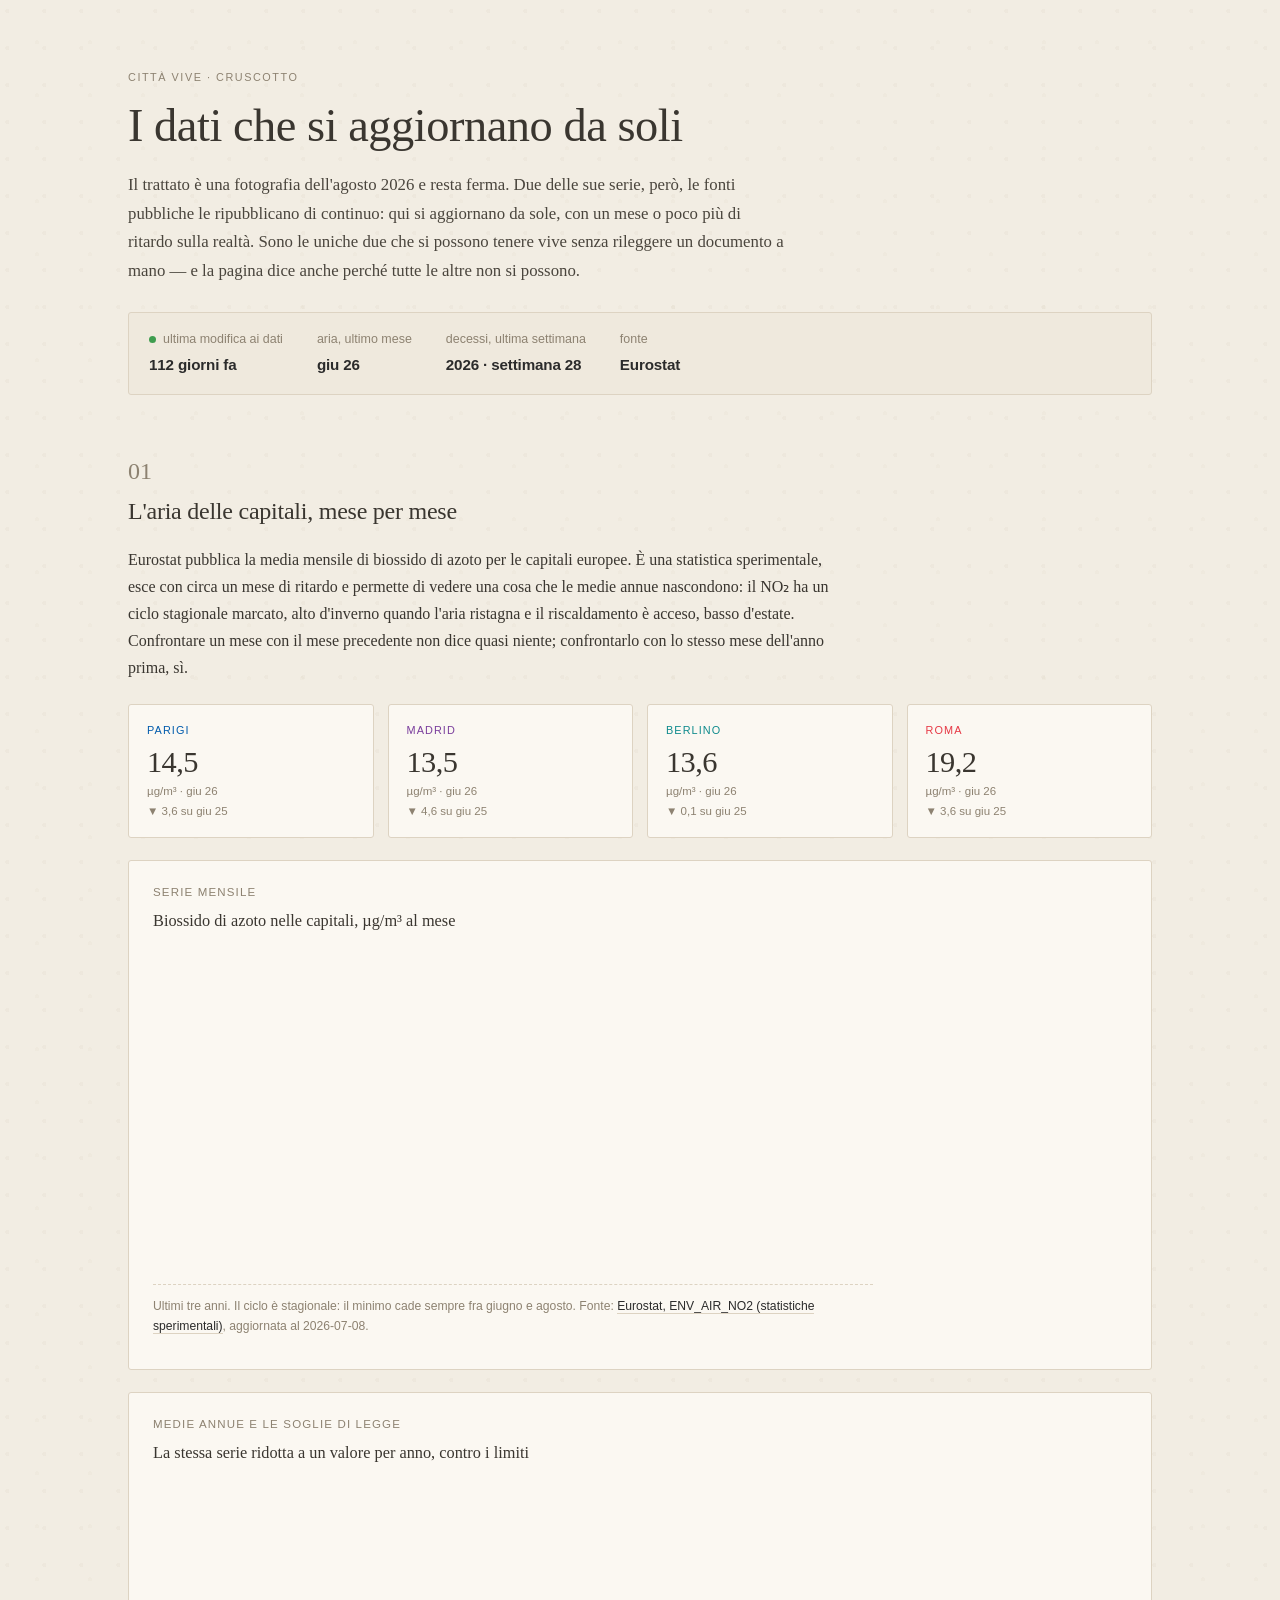
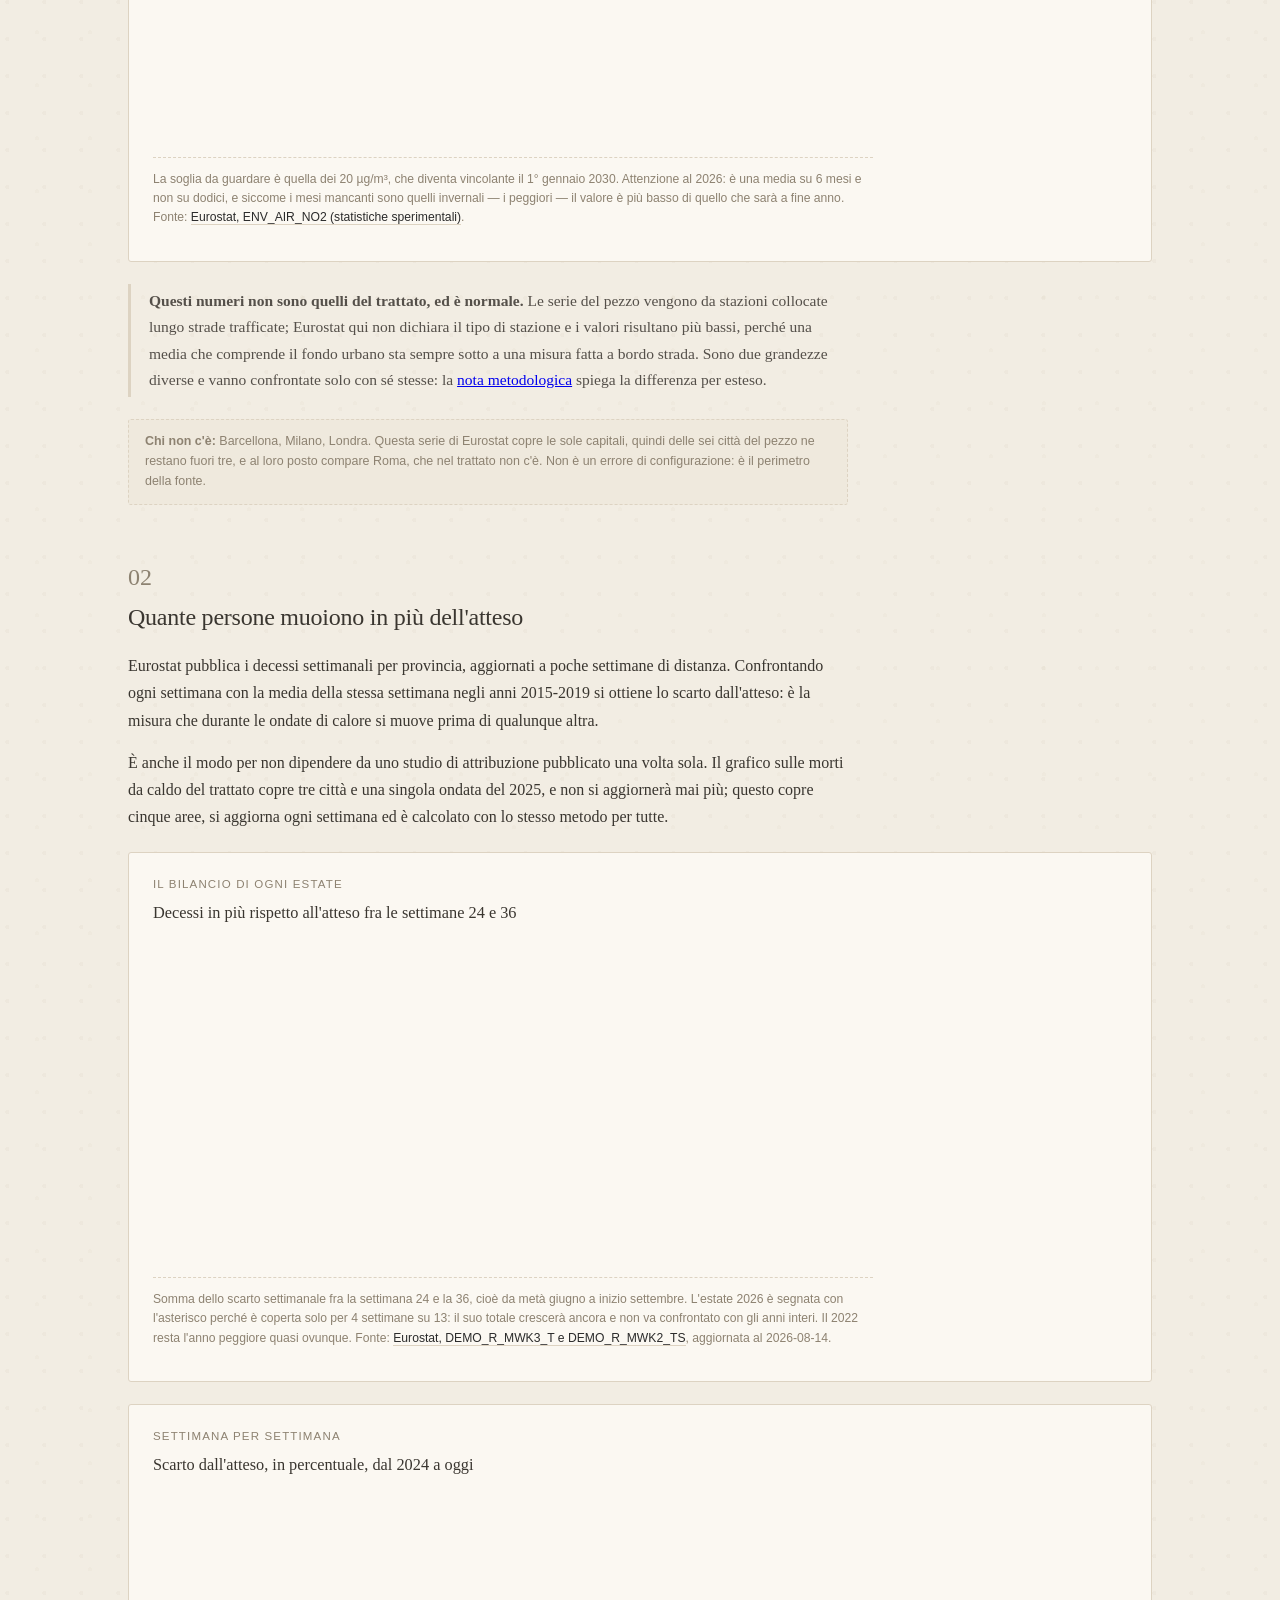
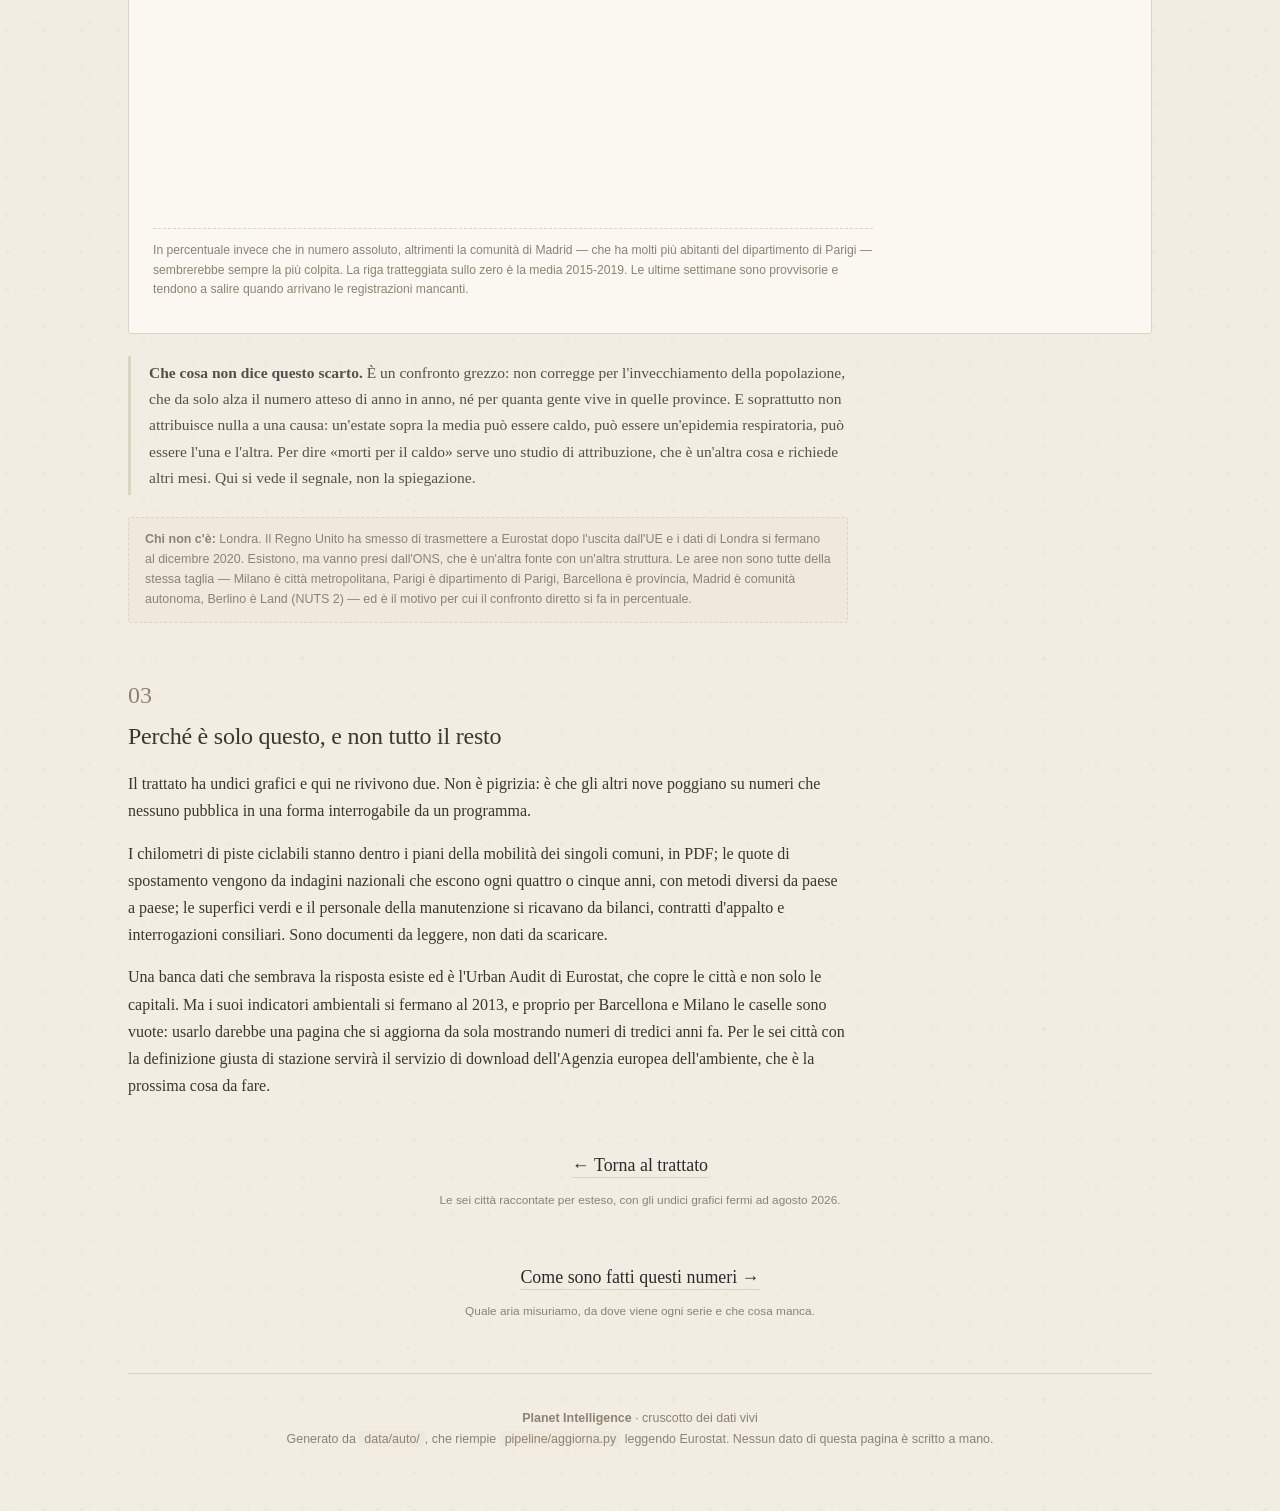
==== cruscotto.html @ b4c19798 "L'Action non committa più a vuoto Il controllo guardava tutta data/auto/, manifesto compreso — e il " ====
<!DOCTYPE html>
<html lang="it">
<head>
<meta charset="UTF-8">
<meta name="viewport" content="width=device-width, initial-scale=1.0">
<title>Città vive · Cruscotto dei dati vivi</title>
<meta name="description" content="Le due serie di Città vive che si aggiornano da sole: il NO₂ mensile delle capitali europee e l'eccesso di mortalità settimanale, da Eurostat.">
<link rel="stylesheet" href="assets/stile.css">
<style>
  *, *::before, *::after { box-sizing: border-box; margin: 0; padding: 0; }

  /* palette, caratteri e componenti: assets/stile.css */

  body { font-family: var(--serif); color: var(--testo); line-height: 1.7; }
  .foglio { max-width: 1080px; margin: 0 auto; padding: 0 28px; }
  .stretto { max-width: 720px; }

  /* ---------- testata ---------- */
  .testata { padding: 68px 0 22px; }
  .testata .occhiello { display: block; margin-bottom: 14px; }
  .testata h1 {
    font-size: clamp(1.9rem, 4.2vw, 2.9rem); line-height: 1.14;
    font-weight: 400; letter-spacing: -.01em; margin-bottom: 18px;
  }
  .testata .sommario { font-size: 1.05rem; color: #4a453d; max-width: 660px; }

  /* ---------- fascia dello stato ---------- */
  .stato-fascia {
    display: flex; flex-wrap: wrap; gap: 10px 34px; align-items: baseline;
    margin: 26px 0 8px; padding: 16px 20px;
    background: var(--carta-3); border: 1px solid var(--riga); border-radius: 3px;
  }
  .stato-voce { font-family: var(--sans); font-size: .78rem; color: var(--tenue); }
  .stato-voce b {
    display: block; color: var(--inchiostro); font-size: .95rem;
    font-weight: 700; letter-spacing: -.01em; margin-top: 2px;
  }
  .pulsa {
    display: inline-block; width: 7px; height: 7px; border-radius: 50%;
    background: var(--green); margin-right: 7px; vertical-align: middle;
  }

  /* ---------- sezioni ---------- */
  .sezione { padding: 34px 0 10px; }
  .sez-num { font-family: var(--mano); font-size: 1.5rem; color: var(--tenue); line-height: 1; }
  .sezione h2 { font-size: 1.5rem; font-weight: 400; margin: 4px 0 14px; letter-spacing: -.01em; }
  .sezione h3 {
    font-family: var(--sans); font-size: .88rem; font-weight: 700; margin: 30px 0 10px;
  }
  .sezione p { margin-bottom: 15px; max-width: 720px; }
  .sezione p a { color: var(--inchiostro); text-decoration: none; border-bottom: 1px solid var(--riga); }
  .sezione p a:hover { border-bottom-color: var(--inchiostro); }

  /* ---------- riquadro grafico ---------- */
  .riquadro { padding: 22px 24px 18px; margin: 22px 0; }   /* fondo e bordo da .scheda */
  .riquadro .titolo-fig {
    font-family: var(--sans); font-size: .72rem; letter-spacing: .1em;
    text-transform: uppercase; color: var(--tenue); margin-bottom: 4px;
  }
  .riquadro .occhio-fig { font-size: 1.02rem; margin-bottom: 16px; }
  .tela { position: relative; height: 320px; }
  .tela.bassa { height: 260px; }
  .didascalia {
    font-family: var(--sans); font-size: .76rem; color: var(--tenue);
    line-height: 1.6; margin-top: 14px; padding-top: 12px;
    border-top: 1px dashed var(--riga);
  }
  .didascalia a { color: var(--tenue); }

  /* ---------- schede numeriche ---------- */
  .numeri {
    display: grid; grid-template-columns: repeat(auto-fit, minmax(168px, 1fr));
    gap: 14px; margin: 22px 0;
  }
  .numero { padding: 16px 18px; }                      /* .scheda */
  .numero .chi {
    font-family: var(--sans); font-size: .68rem; letter-spacing: .1em;
    text-transform: uppercase; color: var(--tenue);
  }
  .numero .quanto { font-size: 1.9rem; line-height: 1.15; margin: 6px 0 2px; letter-spacing: -.02em; }
  .numero .quando { font-family: var(--sans); font-size: .72rem; color: var(--tenue); }
  .numero.vuoto .quanto { color: var(--tenue); font-size: 1rem; font-style: italic; }

  /* ---------- avvertenza ---------- */
  .avvertenza {
    border-left: 3px solid var(--riga); padding: 4px 0 4px 18px; margin: 22px 0;
    font-size: .97rem; color: #55504a; max-width: 720px;
  }

  /* ---------- assenti ---------- */
  .assenti {
    font-family: var(--sans); font-size: .78rem; color: var(--tenue);
    background: var(--carta-3); border: 1px dashed var(--riga); border-radius: 3px;
    padding: 12px 16px; margin: 16px 0; max-width: 720px; line-height: 1.6;
  }

  footer { border-top: 1px solid var(--riga); margin-top: 26px; padding: 34px 0 60px; text-align: center; }
  footer p { font-family: var(--sans); font-size: .78rem; color: var(--tenue); line-height: 1.7; }
  footer code { font-family: var(--sans); background: var(--carta-3); padding: 1px 5px; border-radius: 2px; }

  .caricamento { font-family: var(--sans); font-size: .85rem; color: var(--tenue); padding: 40px 0; text-align: center; }
  .errore {
    font-family: var(--sans); font-size: .85rem; color: var(--rosso);
    border: 1px solid var(--rosso); border-radius: 3px; padding: 16px 18px; margin: 22px 0;
  }

  @media (max-width: 620px) { .tela { height: 260px; } }
</style>
</head>
<body class="fondo-carta">

<div class="foglio">

  <header class="testata">
    <span class="occhiello">Città vive · cruscotto</span>
    <h1>I dati che si aggiornano da soli</h1>
    <p class="sommario">
      Il trattato è una fotografia dell'agosto 2026 e resta ferma. Due delle sue serie,
      però, le fonti pubbliche le ripubblicano di continuo: qui si aggiornano da sole,
      con un mese o poco più di ritardo sulla realtà. Sono le uniche due che si possono
      tenere vive senza rileggere un documento a mano — e la pagina dice anche perché
      tutte le altre non si possono.
    </p>
    <div class="stato-fascia" id="fascia">
      <span class="caricamento">carico i dati…</span>
    </div>
  </header>

  <div id="errore"></div>

  <!-- ═══ 1 · ARIA ═══ -->
  <section class="sezione" id="sez-aria" hidden>
    <span class="sez-num">01</span>
    <h2>L'aria delle capitali, mese per mese</h2>
    <p>
      Eurostat pubblica la media mensile di biossido di azoto per le capitali europee.
      È una statistica sperimentale, esce con circa un mese di ritardo e permette di
      vedere una cosa che le medie annue nascondono: il NO₂ ha un ciclo stagionale
      marcato, alto d'inverno quando l'aria ristagna e il riscaldamento è acceso, basso
      d'estate. Confrontare un mese con il mese precedente non dice quasi niente;
      confrontarlo con lo stesso mese dell'anno prima, sì.
    </p>

    <div class="numeri" id="numeri-aria"></div>

    <figure class="riquadro scheda">
      <figcaption>
        <p class="titolo-fig">Serie mensile</p>
        <p class="occhio-fig">Biossido di azoto nelle capitali, µg/m³ al mese</p>
      </figcaption>
      <div class="tela"><canvas id="graficoMensile"></canvas></div>
      <p class="didascalia" id="did-mensile"></p>
    </figure>

    <figure class="riquadro scheda">
      <figcaption>
        <p class="titolo-fig">Medie annue e le soglie di legge</p>
        <p class="occhio-fig">La stessa serie ridotta a un valore per anno, contro i limiti</p>
      </figcaption>
      <div class="tela bassa"><canvas id="graficoAnnuale"></canvas></div>
      <p class="didascalia" id="did-annuale"></p>
    </figure>

    <div class="avvertenza">
      <strong>Questi numeri non sono quelli del trattato, ed è normale.</strong>
      Le serie del pezzo vengono da stazioni collocate lungo strade trafficate; Eurostat
      qui non dichiara il tipo di stazione e i valori risultano più bassi, perché una
      media che comprende il fondo urbano sta sempre sotto a una misura fatta a bordo
      strada. Sono due grandezze diverse e vanno confrontate solo con sé stesse:
      la <a href="metodo.html">nota metodologica</a> spiega la differenza per esteso.
    </div>

    <div class="assenti" id="assenti-aria"></div>
  </section>

  <!-- ═══ 2 · MORTALITÀ ═══ -->
  <section class="sezione" id="sez-morti" hidden>
    <span class="sez-num">02</span>
    <h2>Quante persone muoiono in più dell'atteso</h2>
    <p>
      Eurostat pubblica i decessi settimanali per provincia, aggiornati a poche settimane
      di distanza. Confrontando ogni settimana con la media della stessa settimana negli
      anni <span id="anni-base">2015-2019</span> si ottiene lo scarto dall'atteso: è la
      misura che durante le ondate di calore si muove prima di qualunque altra.
    </p>
    <p>
      È anche il modo per non dipendere da uno studio di attribuzione pubblicato una volta
      sola. Il grafico sulle morti da caldo del trattato copre tre città e una singola
      ondata del 2025, e non si aggiornerà mai più; questo copre cinque aree, si aggiorna
      ogni settimana ed è calcolato con lo stesso metodo per tutte.
    </p>

    <figure class="riquadro scheda">
      <figcaption>
        <p class="titolo-fig">Il bilancio di ogni estate</p>
        <p class="occhio-fig">Decessi in più rispetto all'atteso fra le settimane 24 e 36</p>
      </figcaption>
      <div class="tela"><canvas id="graficoEstati"></canvas></div>
      <p class="didascalia" id="did-estati"></p>
    </figure>

    <figure class="riquadro scheda">
      <figcaption>
        <p class="titolo-fig">Settimana per settimana</p>
        <p class="occhio-fig">Scarto dall'atteso, in percentuale, dal 2024 a oggi</p>
      </figcaption>
      <div class="tela"><canvas id="graficoSettimane"></canvas></div>
      <p class="didascalia" id="did-settimane"></p>
    </figure>

    <div class="avvertenza">
      <strong>Che cosa non dice questo scarto.</strong>
      È un confronto grezzo: non corregge per l'invecchiamento della popolazione, che da
      solo alza il numero atteso di anno in anno, né per quanta gente vive in quelle
      province. E soprattutto non attribuisce nulla a una causa: un'estate sopra la media
      può essere caldo, può essere un'epidemia respiratoria, può essere l'una e l'altra.
      Per dire «morti per il caldo» serve uno studio di attribuzione, che è un'altra cosa
      e richiede altri mesi. Qui si vede il segnale, non la spiegazione.
    </div>

    <div class="assenti" id="assenti-morti"></div>
  </section>

  <!-- ═══ 3 · IL RESTO ═══ -->
  <section class="sezione stretto" id="sez-resto" hidden>
    <span class="sez-num">03</span>
    <h2>Perché è solo questo, e non tutto il resto</h2>
    <p>
      Il trattato ha undici grafici e qui ne rivivono due. Non è pigrizia: è che gli altri
      nove poggiano su numeri che nessuno pubblica in una forma interrogabile da un
      programma.
    </p>
    <p>
      I chilometri di piste ciclabili stanno dentro i piani della mobilità dei singoli
      comuni, in PDF; le quote di spostamento vengono da indagini nazionali che escono
      ogni quattro o cinque anni, con metodi diversi da paese a paese; le superfici verdi
      e il personale della manutenzione si ricavano da bilanci, contratti d'appalto e
      interrogazioni consiliari. Sono documenti da leggere, non dati da scaricare.
    </p>
    <p>
      Una banca dati che sembrava la risposta esiste ed è l'Urban Audit di Eurostat, che
      copre le città e non solo le capitali. Ma i suoi indicatori ambientali si fermano al
      2013, e proprio per Barcellona e Milano le caselle sono vuote: usarlo darebbe una
      pagina che si aggiorna da sola mostrando numeri di tredici anni fa. Per le sei città
      con la definizione giusta di stazione servirà il servizio di download dell'Agenzia
      europea dell'ambiente, che è la prossima cosa da fare.
    </p>
  </section>

  <div class="ponte">
    <a href="index.html">← Torna al trattato</a>
    <p>Le sei città raccontate per esteso, con gli undici grafici fermi ad agosto 2026.</p>
  </div>
  <div class="ponte">
    <a href="metodo.html">Come sono fatti questi numeri →</a>
    <p>Quale aria misuriamo, da dove viene ogni serie e che cosa manca.</p>
  </div>

  <footer>
    <p>
      <strong>Planet Intelligence</strong> · cruscotto dei dati vivi<br>
      Generato da <code>data/auto/</code>, che riempie <code>pipeline/aggiorna.py</code>
      leggendo Eurostat. Nessun dato di questa pagina è scritto a mano.
    </p>
  </footer>

</div>

<script src="assets/vendor/chart.umd.js"></script>
<script>
/* ============================================================
   cruscotto.html — le due serie che si aggiornano da sole
   ------------------------------------------------------------
   Legge data/auto/*.json, che è l'unica cosa che tocca la
   pipeline. Se i file non ci sono ancora, la pagina lo dice
   invece di restare bianca: è il primo stato in cui si trova
   chi clona il repo e non ha ancora lanciato lo script.
   ============================================================ */
(function () {
  'use strict';

  var MESI = ['gen','feb','mar','apr','mag','giu','lug','ago','set','ott','nov','dic'];

  function stile() {
    var s = getComputedStyle(document.documentElement);
    return {
      tenue:  s.getPropertyValue('--tenue').trim(),
      riga:   s.getPropertyValue('--riga').trim(),
      testo:  s.getPropertyValue('--testo').trim(),
      rosso:  s.getPropertyValue('--rosso').trim(),
      sans:   s.getPropertyValue('--sans').trim()
    };
  }
  var S = stile();

  Chart.defaults.font.family = S.sans;
  Chart.defaults.font.size = 11;
  Chart.defaults.color = S.tenue;
  Chart.defaults.plugins.legend.labels.usePointStyle = true;
  Chart.defaults.plugins.legend.labels.boxWidth = 6;
  Chart.defaults.maintainAspectRatio = false;
  Chart.defaults.animation = false;   /* un cruscotto mostra numeri, non li fa entrare in scena */
  Chart.defaults.plugins.tooltip.callbacks.label = function (c) {
    var v = c.parsed.y;
    return c.dataset.label + ': ' + (v === null ? '—' :
      v.toLocaleString('it-IT', { maximumFractionDigits: 1 }));
  };

  function assi(opzioni) {
    var base = {
      grid: { color: S.riga, drawTicks: false },
      border: { color: S.riga },
      ticks: { padding: 8 }
    };
    return Object.assign({}, base, opzioni || {});
  }

  function etichettaMese(p) {          // '2026-06' → 'giu 26'
    var pz = p.split('-');
    return MESI[parseInt(pz[1], 10) - 1] + ' ' + pz[0].slice(2);
  }

  /* virgola decimale e punto delle migliaia: si scrive per lettori italiani */
  function num(v, decimali) {
    if (v === null || v === undefined) return '—';
    return v.toLocaleString('it-IT', {
      minimumFractionDigits: decimali || 0, maximumFractionDigits: decimali || 0
    });
  }

  function carica(nome) {
    return fetch('data/auto/' + nome, { cache: 'no-cache' }).then(function (r) {
      if (!r.ok) throw new Error(nome + ': HTTP ' + r.status);
      return r.json();
    });
  }

  function guasto(messaggio) {
    document.getElementById('fascia').innerHTML =
      '<span class="stato-voce">stato<b>dati non disponibili</b></span>';
    document.getElementById('errore').innerHTML =
      '<div class="errore"><strong>I dati automatici non si caricano.</strong><br>' +
      messaggio + '<br><br>Se hai appena clonato il progetto, i file non ci sono ancora: ' +
      'lanciali con <code>python3 pipeline/aggiorna.py</code>. Se invece stai aprendo la ' +
      'pagina con un doppio click, serve un server locale — <code>python3 -m http.server 8099</code> — ' +
      'perché il browser non lascia leggere file JSON da <code>file://</code>.</div>';
  }

  /* =============================================== la fascia in alto */
  function disegnaFascia(man, aria, morti) {
    /* la data del manifesto è l'ultima volta che i numeri sono CAMBIATI:
       se Eurostat non pubblica niente di nuovo, la pipeline gira e non
       committa, quindi questa data resta ferma. È il dato onesto. */
    var giorni = Math.round((Date.now() - new Date(man.generato).getTime()) / 86400000);
    var freschezza = giorni <= 0 ? 'oggi' : giorni === 1 ? 'ieri' : giorni + ' giorni fa';
    document.getElementById('fascia').innerHTML =
      '<span class="stato-voce"><span class="pulsa"></span>ultima modifica ai dati<b>' + freschezza + '</b></span>' +
      '<span class="stato-voce">aria, ultimo mese<b>' + etichettaMese(aria.ultimo_periodo) + '</b></span>' +
      '<span class="stato-voce">decessi, ultima settimana<b>' + morti.ultimo_periodo.replace('-W', ' · settimana ') + '</b></span>' +
      '<span class="stato-voce">fonte<b>Eurostat</b></span>';
  }

  /* ====================================================== aria */
  function disegnaAria(d) {
    document.getElementById('sez-aria').hidden = false;

    /* schede: ultimo mese disponibile, con il confronto sullo stesso mese di un anno prima */
    document.getElementById('numeri-aria').innerHTML = d.citta.map(function (c) {
      var ultimo = c.mensile[c.mensile.length - 1];
      var anno = ultimo.periodo.split('-')[0], mese = ultimo.periodo.split('-')[1];
      var prima = c.mensile.filter(function (m) {
        return m.periodo === (parseInt(anno, 10) - 1) + '-' + mese;
      })[0];
      var delta = prima ? ultimo.valore - prima.valore : null;
      var segno = delta === null ? 'nessun confronto disponibile' :
        (delta > 0 ? '▲ ' : delta < 0 ? '▼ ' : '= ') + num(Math.abs(delta), 1) +
        ' su ' + etichettaMese(prima.periodo);
      return '<div class="numero scheda">' +
        '<div class="chi" style="color:' + c.colore + '">' + c.citta + '</div>' +
        '<div class="quanto">' + num(ultimo.valore, 1) + '</div>' +
        '<div class="quando">µg/m³ · ' + etichettaMese(ultimo.periodo) + '<br>' + segno + '</div>' +
      '</div>';
    }).join('');

    /* serie mensile: gli ultimi tre anni bastano a mostrare la stagionalità */
    var periodi = d.citta[0].mensile.map(function (m) { return m.periodo; }).slice(-36);
    new Chart(document.getElementById('graficoMensile'), {
      type: 'line',
      data: {
        labels: periodi.map(etichettaMese),
        datasets: d.citta.map(function (c) {
          var per = {};
          c.mensile.forEach(function (m) { per[m.periodo] = m.valore; });
          return {
            label: c.citta, borderColor: c.colore, backgroundColor: c.colore,
            data: periodi.map(function (p) { return per[p] === undefined ? null : per[p]; }),
            borderWidth: 1.8, pointRadius: 0, pointHoverRadius: 4, tension: .3, spanGaps: false
          };
        })
      },
      options: {
        interaction: { mode: 'index', intersect: false },
        scales: {
          y: assi({ beginAtZero: true, title: { display: true, text: 'µg/m³ NO₂' } }),
          x: assi({ ticks: { maxRotation: 0, autoSkip: true, maxTicksLimit: 12 } })
        }
      }
    });
    document.getElementById('did-mensile').innerHTML =
      'Ultimi tre anni. Il ciclo è stagionale: il minimo cade sempre fra giugno e agosto. ' +
      'Fonte: <a href="' + d.url + '" target="_blank">' + d.fonte + '</a>, aggiornata al ' +
      (d.fonte_aggiornata || '—') + '.';

    /* medie annue contro le tre soglie */
    var anni = d.citta[0].annuale.map(function (a) { return a.anno; });
    var linee = d.soglie.map(function (s) {
      return {
        label: s.nome + ' (' + s.valore + ')', data: anni.map(function () { return s.valore; }),
        borderColor: s.valore === 20 ? S.rosso : S.tenue,
        borderWidth: s.valore === 20 ? 1.6 : 1,
        borderDash: s.valore === 20 ? [7, 4] : [3, 3],
        pointRadius: 0, type: 'line', fill: false
      };
    });
    new Chart(document.getElementById('graficoAnnuale'), {
      type: 'bar',
      data: {
        labels: anni,
        datasets: d.citta.map(function (c) {
          return {
            label: c.citta, backgroundColor: c.colore, borderWidth: 0,
            data: c.annuale.map(function (a) { return a.media; })
          };
        }).concat(linee)
      },
      options: {
        scales: {
          y: assi({ beginAtZero: true, title: { display: true, text: 'µg/m³ NO₂, media annua' } }),
          x: assi()
        }
      }
    });
    var incompleti = d.citta[0].annuale.filter(function (a) { return !a.completo; });
    document.getElementById('did-annuale').innerHTML =
      'La soglia da guardare è quella dei 20 µg/m³, che diventa vincolante il 1° gennaio 2030. ' +
      (incompleti.length
        ? 'Attenzione al ' + incompleti[0].anno + ': è una media su ' + incompleti[0].mesi +
          ' mesi e non su dodici, e siccome i mesi mancanti sono quelli invernali — i peggiori — ' +
          'il valore è più basso di quello che sarà a fine anno. '
        : '') +
      'Fonte: <a href="' + d.url + '" target="_blank">' + d.fonte + '</a>.';

    document.getElementById('assenti-aria').innerHTML =
      '<strong>Chi non c\'è:</strong> ' + d.assenti.join(', ') +
      '. Questa serie di Eurostat copre le sole capitali, quindi delle sei città del pezzo ne ' +
      'restano fuori tre, e al loro posto compare Roma, che nel trattato non c\'è. Non è un ' +
      'errore di configurazione: è il perimetro della fonte.';
  }

  /* ================================================= mortalità */
  function disegnaMortalita(d) {
    document.getElementById('sez-morti').hidden = false;
    document.getElementById('anni-base').textContent = d.baseline.da + '-' + d.baseline.a;

    /* bilancio estivo: un gruppo di barre per anno */
    var anni = [];
    d.aree.forEach(function (a) {
      a.estati.forEach(function (e) { if (anni.indexOf(e.anno) < 0) anni.push(e.anno); });
    });
    anni.sort();

    new Chart(document.getElementById('graficoEstati'), {
      type: 'bar',
      data: {
        labels: anni.map(function (a) {
          var parziale = d.aree.some(function (ar) {
            return ar.estati.some(function (e) { return e.anno === a && !e.complete; });
          });
          return a + (parziale ? ' *' : '');
        }),
        datasets: d.aree.map(function (a) {
          var per = {};
          a.estati.forEach(function (e) { per[e.anno] = e.eccesso; });
          return {
            label: a.citta, backgroundColor: a.colore, borderWidth: 0,
            data: anni.map(function (y) { return per[y] === undefined ? null : per[y]; })
          };
        })
      },
      options: {
        scales: {
          y: assi({ title: { display: true, text: 'decessi in più dell\'atteso' } }),
          x: assi()
        }
      }
    });

    var ultimoAnno = anni[anni.length - 1];
    var parziali = d.aree.map(function (a) {
      return a.estati.filter(function (e) { return e.anno === ultimoAnno; })[0];
    }).filter(Boolean);
    document.getElementById('did-estati').innerHTML =
      'Somma dello scarto settimanale fra la settimana ' + d.estate.da_settimana + ' e la ' +
      d.estate.a_settimana + ', cioè da metà giugno a inizio settembre. ' +
      (parziali.length
        ? 'L\'estate ' + ultimoAnno + ' è segnata con l\'asterisco perché è coperta solo per ' +
          parziali[0].settimane + ' settimane su ' + (d.estate.a_settimana - d.estate.da_settimana + 1) +
          ': il suo totale crescerà ancora e non va confrontato con gli anni interi. '
        : '') +
      'Il 2022 resta l\'anno peggiore quasi ovunque. Fonte: <a href="' + d.url + '" target="_blank">' +
      d.fonte + '</a>, aggiornata al ' + (d.fonte_aggiornata || '—') + '.';

    /* settimana per settimana, in percentuale: rende confrontabili province di taglia diversa */
    var settimane = d.aree[0].serie.map(function (s) { return s.periodo; });
    new Chart(document.getElementById('graficoSettimane'), {
      type: 'line',
      data: {
        labels: settimane.map(function (p) { return p.replace('-W', ' · '); }),
        datasets: d.aree.map(function (a) {
          var per = {};
          a.serie.forEach(function (s) { per[s.periodo] = s.eccesso_pct; });
          return {
            label: a.citta, borderColor: a.colore, backgroundColor: a.colore,
            data: settimane.map(function (p) { return per[p] === undefined ? null : per[p]; }),
            borderWidth: 1.5, pointRadius: 0, pointHoverRadius: 4, tension: .25, spanGaps: false
          };
        }).concat([{
          label: 'atteso', data: settimane.map(function () { return 0; }),
          borderColor: S.testo, borderWidth: 1, borderDash: [4, 4], pointRadius: 0, fill: false
        }])
      },
      options: {
        interaction: { mode: 'index', intersect: false },
        scales: {
          y: assi({ title: { display: true, text: '% sopra o sotto l\'atteso' },
                    ticks: { callback: function (v) { return v > 0 ? '+' + v + '%' : v + '%'; } } }),
          x: assi({ ticks: { maxRotation: 0, autoSkip: true, maxTicksLimit: 10 } })
        }
      }
    });
    document.getElementById('did-settimane').innerHTML =
      'In percentuale invece che in numero assoluto, altrimenti la comunità di Madrid — che ha ' +
      'molti più abitanti del dipartimento di Parigi — sembrerebbe sempre la più colpita. ' +
      'La riga tratteggiata sullo zero è la media ' + d.baseline.da + '-' + d.baseline.a + '. ' +
      'Le ultime settimane sono provvisorie e tendono a salire quando arrivano le registrazioni mancanti.';

    document.getElementById('assenti-morti').innerHTML =
      '<strong>Chi non c\'è:</strong> ' + d.assenti.join(', ') +
      '. Il Regno Unito ha smesso di trasmettere a Eurostat dopo l\'uscita dall\'UE e i dati di ' +
      'Londra si fermano al dicembre 2020. Esistono, ma vanno presi dall\'ONS, che è un\'altra ' +
      'fonte con un\'altra struttura. Le aree non sono tutte della stessa taglia — ' +
      d.aree.map(function (a) { return a.citta + ' è ' + a.area; }).join(', ') +
      ' — ed è il motivo per cui il confronto diretto si fa in percentuale.';
  }

  /* ========================================================= avvio */
  Promise.all([carica('manifest.json'), carica('aria.json'), carica('mortalita.json')])
    .then(function (r) {
      disegnaFascia(r[0], r[1], r[2]);
      disegnaAria(r[1]);
      disegnaMortalita(r[2]);
      document.getElementById('sez-resto').hidden = false;
      console.log('[cruscotto] aria fino a ' + r[1].ultimo_periodo +
                  ', decessi fino a ' + r[2].ultimo_periodo);
    })
    .catch(function (e) { guasto(e.message); console.error('[cruscotto]', e); });
})();
</script>
</body>
</html>
---- assets/stile.css ----
/* ============================================================
   Città vive — sistema grafico condiviso
   ------------------------------------------------------------
   Un solo posto per palette, tipografia e componenti comuni.
   Lo caricano sia il trattato (index.html) sia l'atlante
   (dashboard.html): se un colore cambia qui, cambia in entrambi.

   Impianto: carta, inchiostro, tratto sottile. I colori delle
   città restano quelli originali — sono già una convenzione del
   pezzo — ma appoggiano su fondo carta, non su bianco.
   ============================================================ */

:root {
  /* --- le sei città --- */
  --paris:     #005BAC;
  --london:    #DC241F;
  --barcelona: #F4B223;
  --madrid:    #7A3E9D;
  --berlin:    #0F8B8D;
  --milan:     #E63946;
  --green:     #3f9d4f;

  /* --- carta e inchiostro --- */
  --carta:      #f2ede3;   /* fondo pagina */
  --carta-2:    #fbf8f2;   /* schede e riquadri */
  --carta-3:    #efe9dd;   /* riquadri secondari, legende */
  --inchiostro: #2b2b2b;
  --testo:      #3a3630;
  --tenue:      #8d8271;   /* didascalie, assi, note */
  --riga:       #ddd3c2;   /* filetti e bordi */
  --rosso:      #c0392b;   /* il caldo, le morti */

  /* --- fondi scuri (sezione verde, lezioni, copertina) --- */
  --scuro:      #1f2430;
  --scuro-verde:#10241b;
  --su-scuro:       rgba(255,255,255,.78);
  --su-scuro-tenue: rgba(255,255,255,.55);
  --riga-scura:     rgba(255,255,255,.16);

  /* --- caratteri --- */
  --serif: Georgia, 'Times New Roman', serif;
  --sans:  'Helvetica Neue', Arial, sans-serif;
  --mano:  'Bradley Hand', 'Chalkboard SE', 'Marker Felt', cursive;
}

/* ---------- fondo di carta ----------
   Due trame di puntini sfalsate: dà grana senza immagini esterne. */
.fondo-carta {
  background-color: var(--carta);
  background-image:
    radial-gradient(circle at 20% 30%, rgba(180,165,140,.07) 0 2px, transparent 2px),
    radial-gradient(circle at 70% 80%, rgba(180,165,140,.05) 0 2px, transparent 2px);
  background-size: 37px 37px, 53px 53px;
}

/* ---------- filetti ---------- */
.filo { border: 0; border-top: 1px solid var(--riga); margin: 44px 0; }
.filo-corto { width: 60px; margin: 26px auto; }

/* ---------- gerarchia tipografica condivisa ---------- */

/* l'occhiello: sans maiuscoletto spaziato, sopra ogni titolo */
.occhiello {
  font-family: var(--sans); font-size: .68rem; letter-spacing: .14em;
  text-transform: uppercase; color: var(--tenue);
}

/* la mano: didascalie, annotazioni, numeri di sezione */
.mano { font-family: var(--mano); color: var(--tenue); }

/* ---------- scheda ----------
   Vale sia per i riquadri dei grafici del trattato sia per le
   schede dell'atlante: stesso bordo sottile, stesso fondo, niente
   ombre lucide. */
.scheda,
.chart-wrap,
.card {
  background: var(--carta-2);
  border: 1px solid var(--riga);
  border-radius: 3px;
  box-shadow: none;
}

/* ---------- badge di provenienza del dato ---------- */
.data-badge {
  font-family: var(--sans); font-size: .72rem; line-height: 1.5;
  color: var(--tenue); margin-top: 14px; padding-top: 10px;
  border-top: 1px dashed var(--riga);
}
.badge-tag {
  display: inline-block; padding: 2px 8px; border-radius: 999px;
  font-weight: 700; font-size: .64rem; letter-spacing: .07em;
  text-transform: uppercase; margin-right: 8px;
}
.stato-consolidato .badge-tag { background: #e2ecdf; color: #38614a; }
.stato-provvisorio .badge-tag { background: #f4e8d2; color: #86642b; }
.stato-stimato     .badge-tag { background: #e6e5ef; color: #4b4a76; }
.badge-nota { display: block; margin-top: 6px; font-style: italic; opacity: .9; }

/* su fondo scuro il badge si schiarisce */
.green-section .data-badge,
.lessons .data-badge {
  color: var(--su-scuro-tenue); border-top-color: var(--riga-scura);
}
.green-section .badge-nota,
.lessons .badge-nota { opacity: .8; }

/* ---------- passaggio fra le due pagine ---------- */
.ponte {
  display: block; text-align: center; margin: 0 auto;
  padding: 26px 24px; max-width: 720px;
}
.ponte a {
  font-family: var(--mano); font-size: 1.12rem; color: var(--inchiostro);
  text-decoration: none; border-bottom: 1px solid var(--riga);
  padding-bottom: 2px;
}
.ponte a:hover { border-bottom-color: var(--inchiostro); }
.ponte p {
  font-family: var(--sans); font-size: .74rem; color: var(--tenue);
  margin-top: 10px; line-height: 1.6;
}
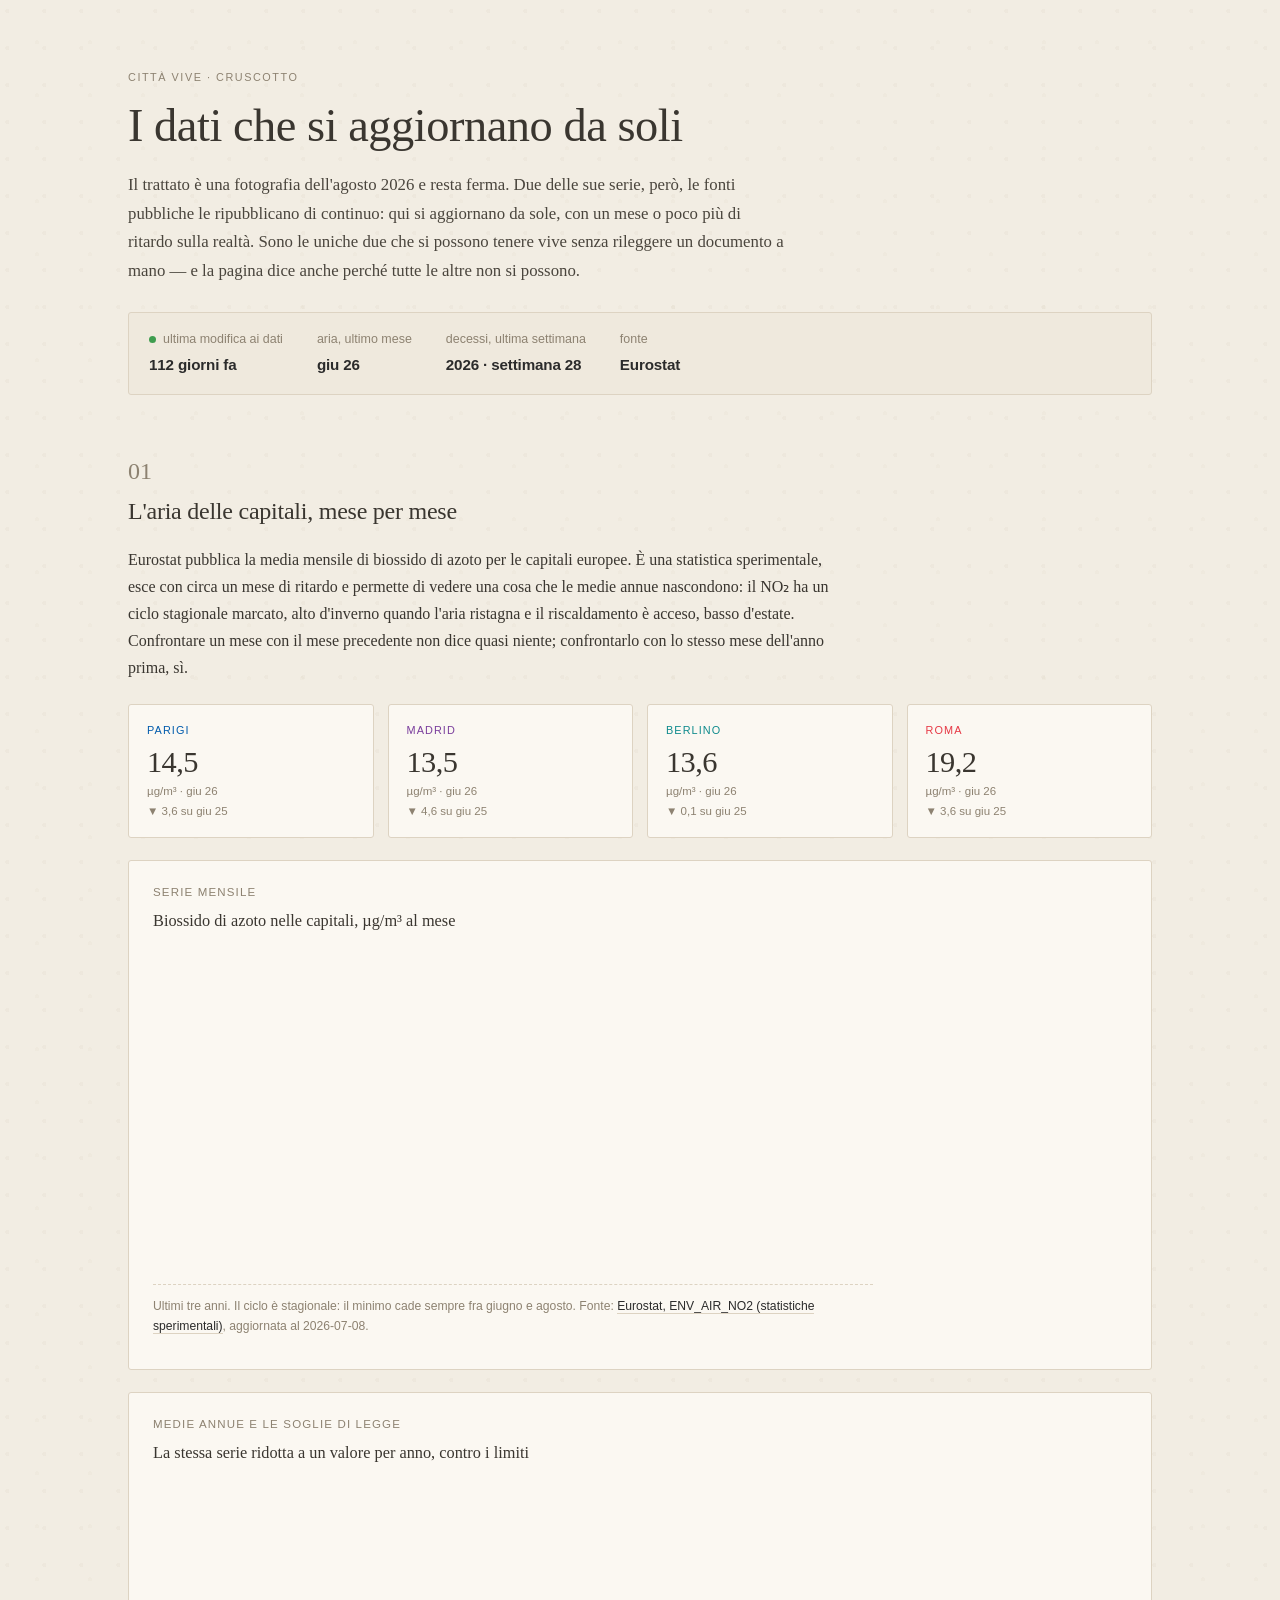
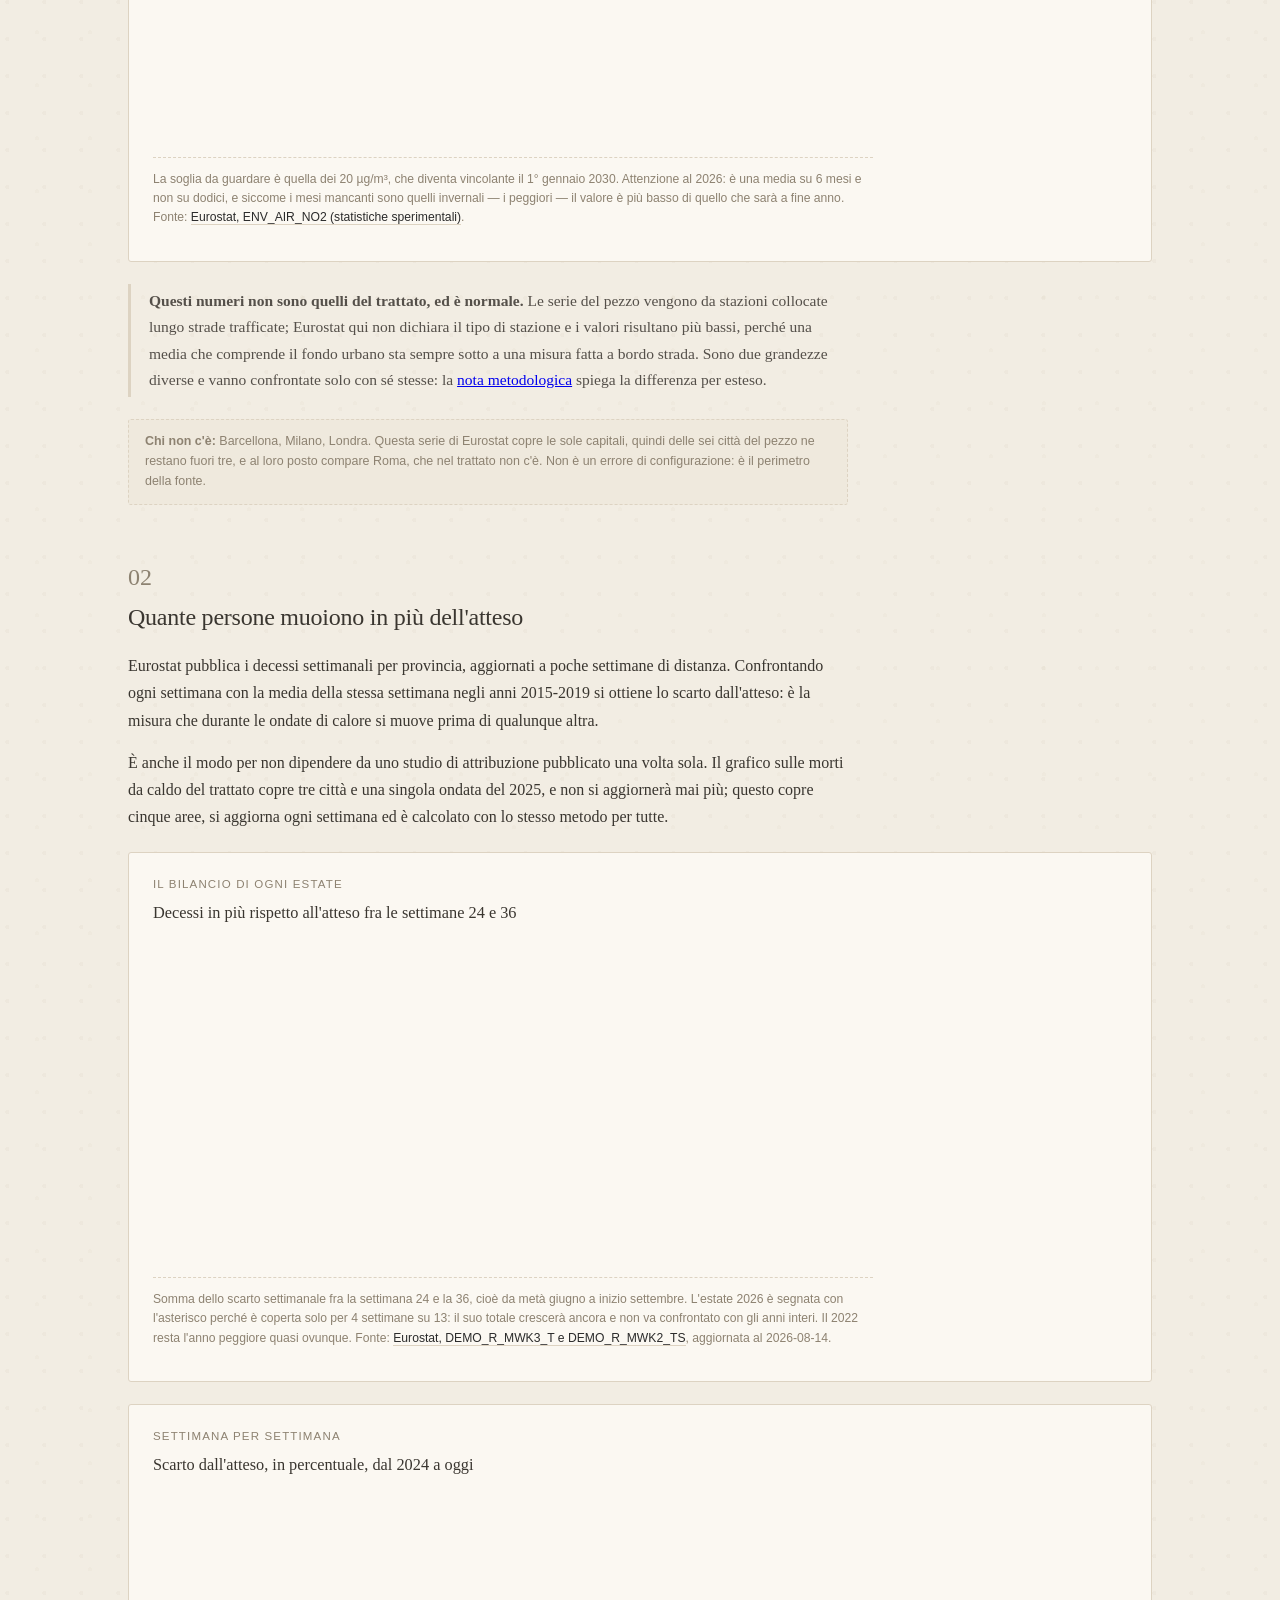
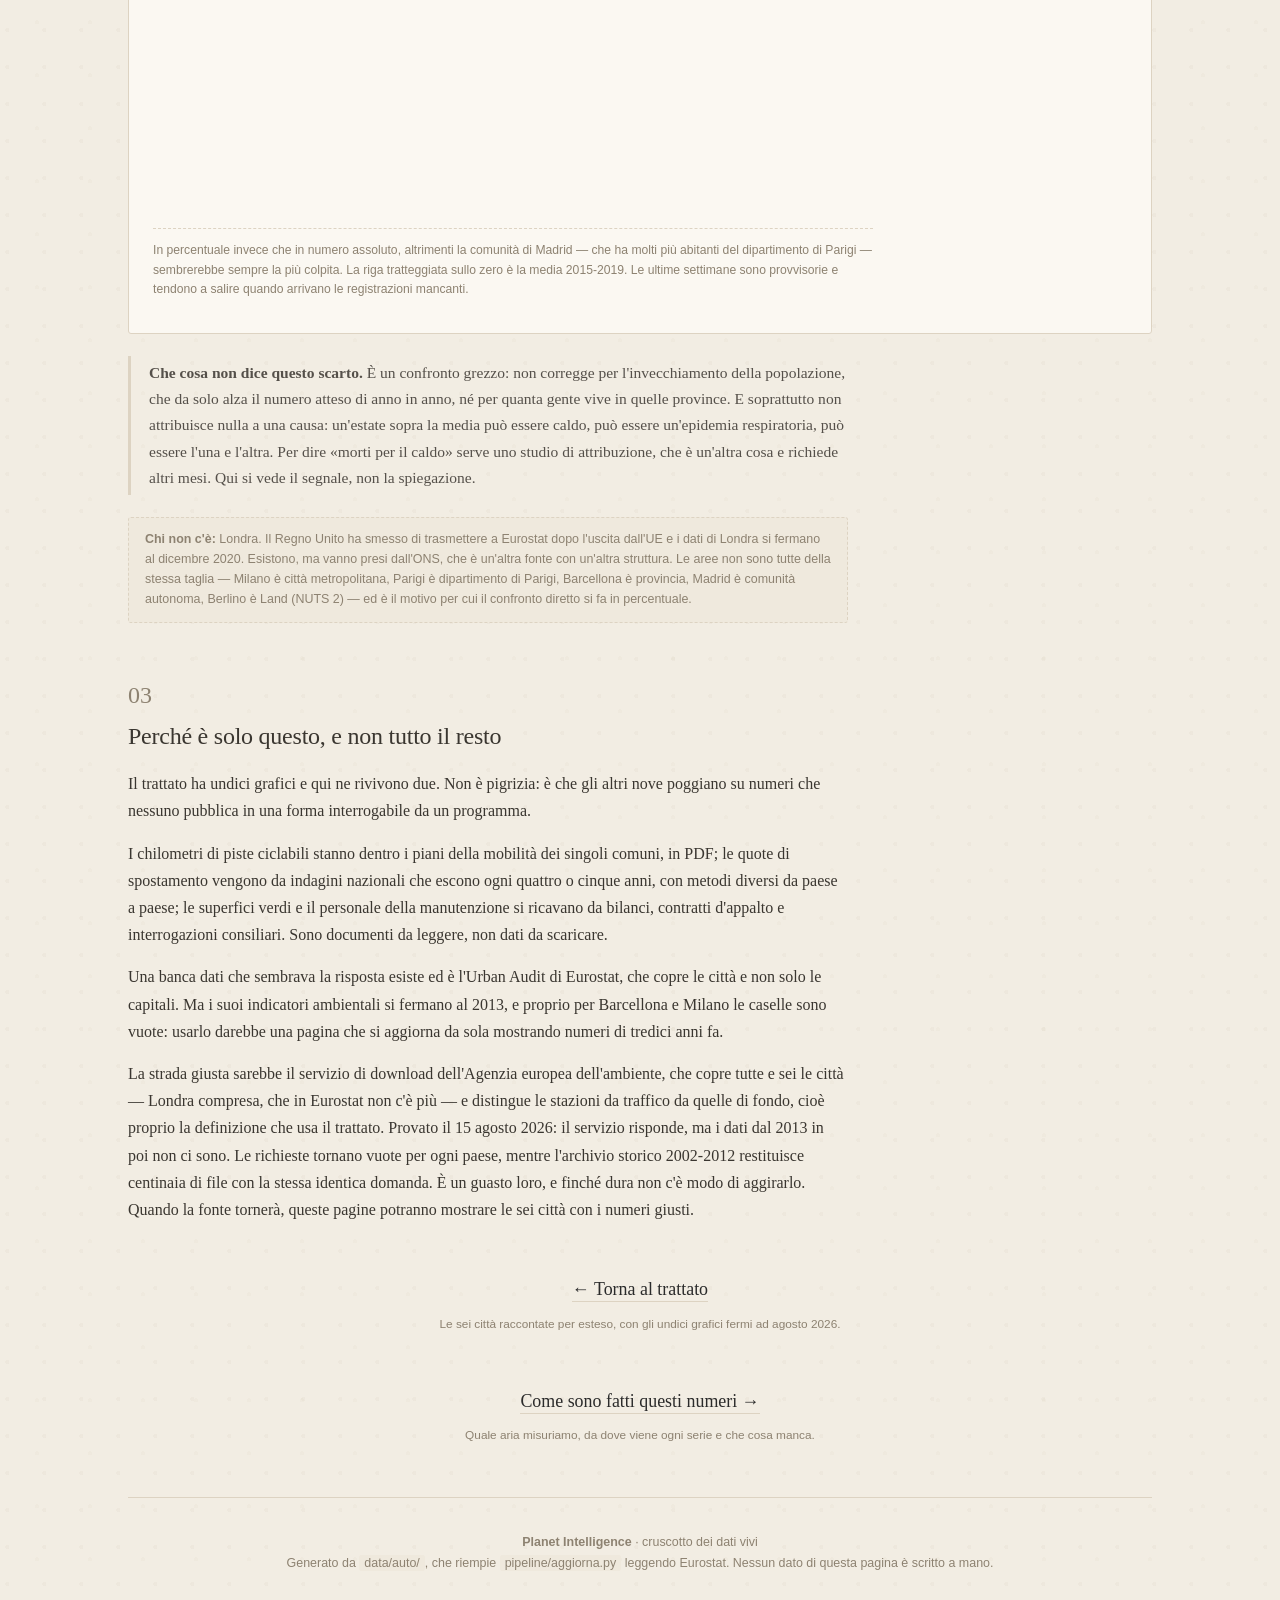
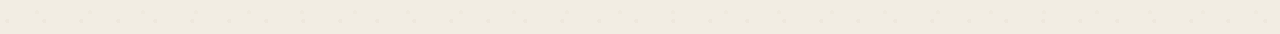
==== commit d28d1f79: "La fonte EEA è guasta: la diagnosi, non un fetch alla cieca L'EEA sarebbe la strada giusta: il suo e" ====
--- a/cruscotto.html
+++ b/cruscotto.html
@@ -241,9 +241,17 @@
       Una banca dati che sembrava la risposta esiste ed è l'Urban Audit di Eurostat, che
       copre le città e non solo le capitali. Ma i suoi indicatori ambientali si fermano al
       2013, e proprio per Barcellona e Milano le caselle sono vuote: usarlo darebbe una
-      pagina che si aggiorna da sola mostrando numeri di tredici anni fa. Per le sei città
-      con la definizione giusta di stazione servirà il servizio di download dell'Agenzia
-      europea dell'ambiente, che è la prossima cosa da fare.
+      pagina che si aggiorna da sola mostrando numeri di tredici anni fa.
+    </p>
+    <p>
+      La strada giusta sarebbe il servizio di download dell'Agenzia europea dell'ambiente,
+      che copre tutte e sei le città — Londra compresa, che in Eurostat non c'è più — e
+      distingue le stazioni da traffico da quelle di fondo, cioè proprio la definizione che
+      usa il trattato. Provato il 15 agosto 2026: il servizio risponde, ma i dati dal 2013
+      in poi non ci sono. Le richieste tornano vuote per ogni paese, mentre l'archivio
+      storico 2002-2012 restituisce centinaia di file con la stessa identica domanda. È un
+      guasto loro, e finché dura non c'è modo di aggirarlo. Quando la fonte tornerà, queste
+      pagine potranno mostrare le sei città con i numeri giusti.
     </p>
   </section>
 
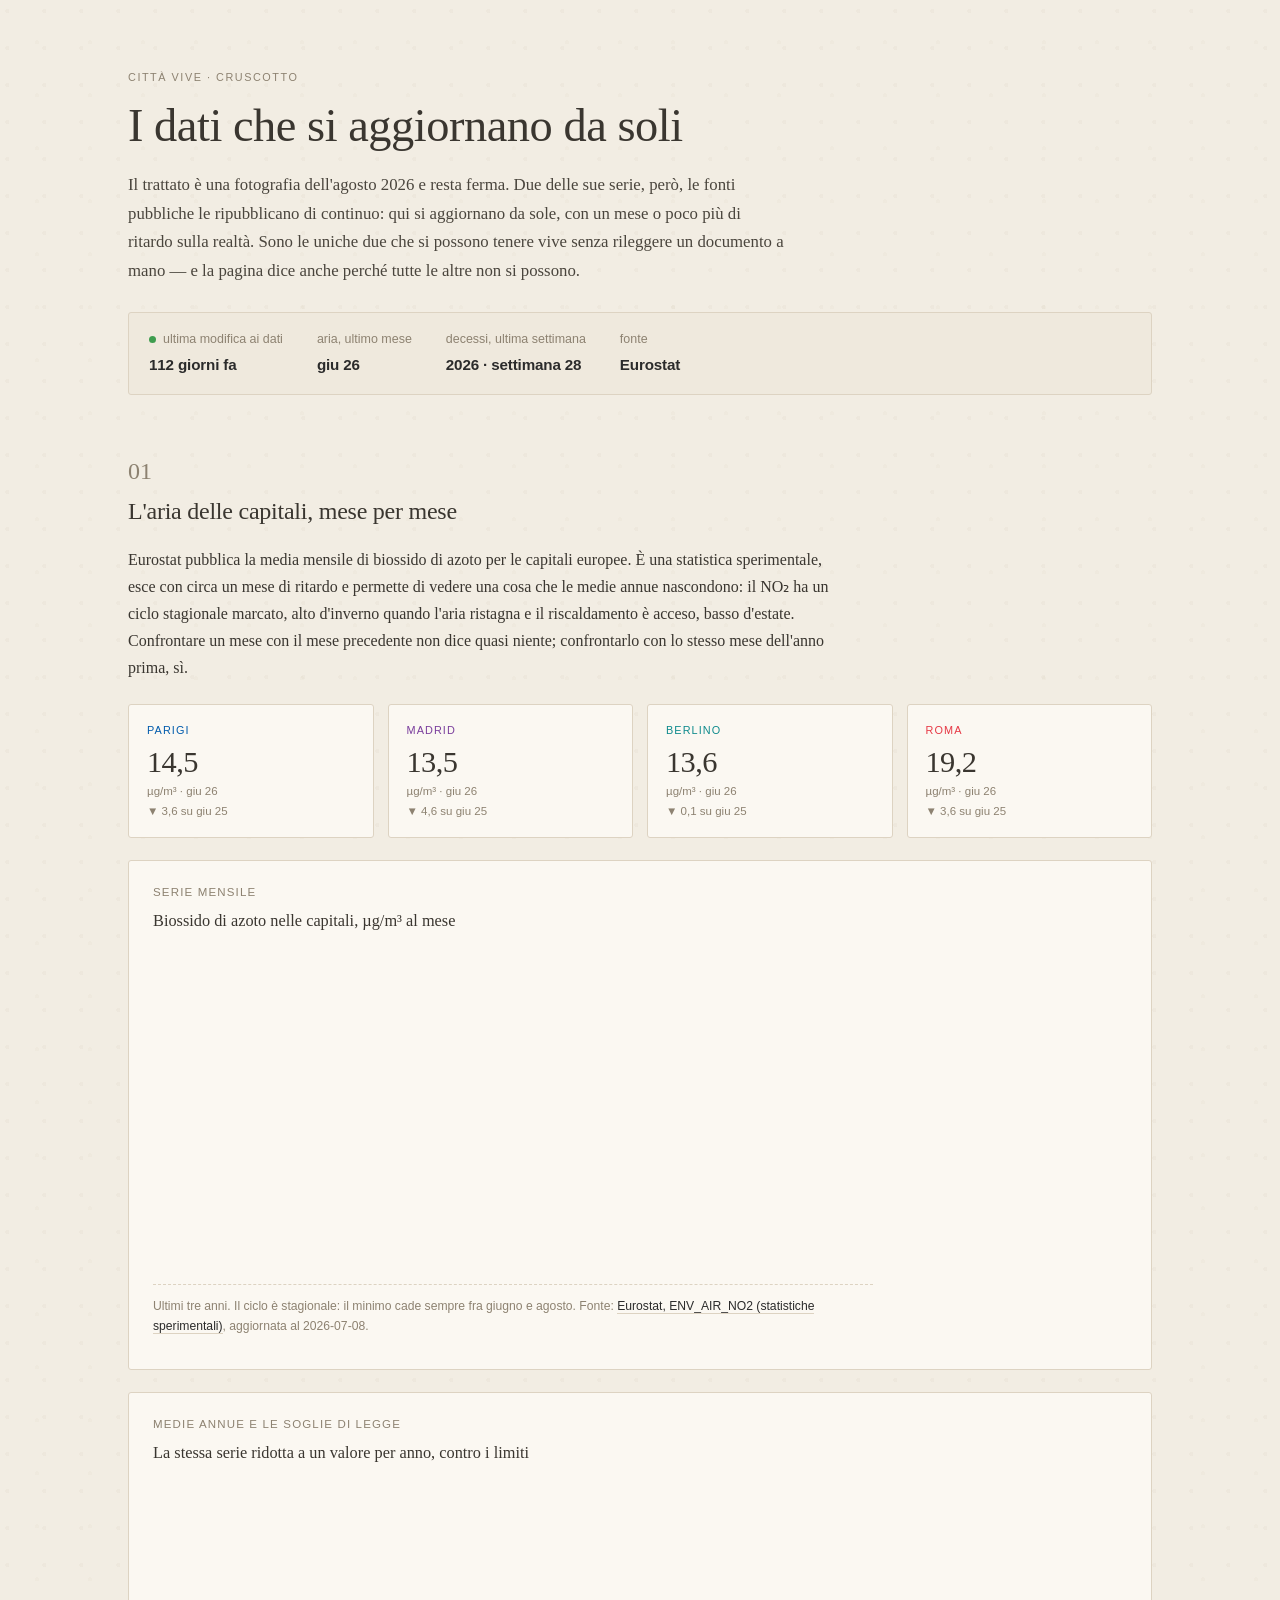
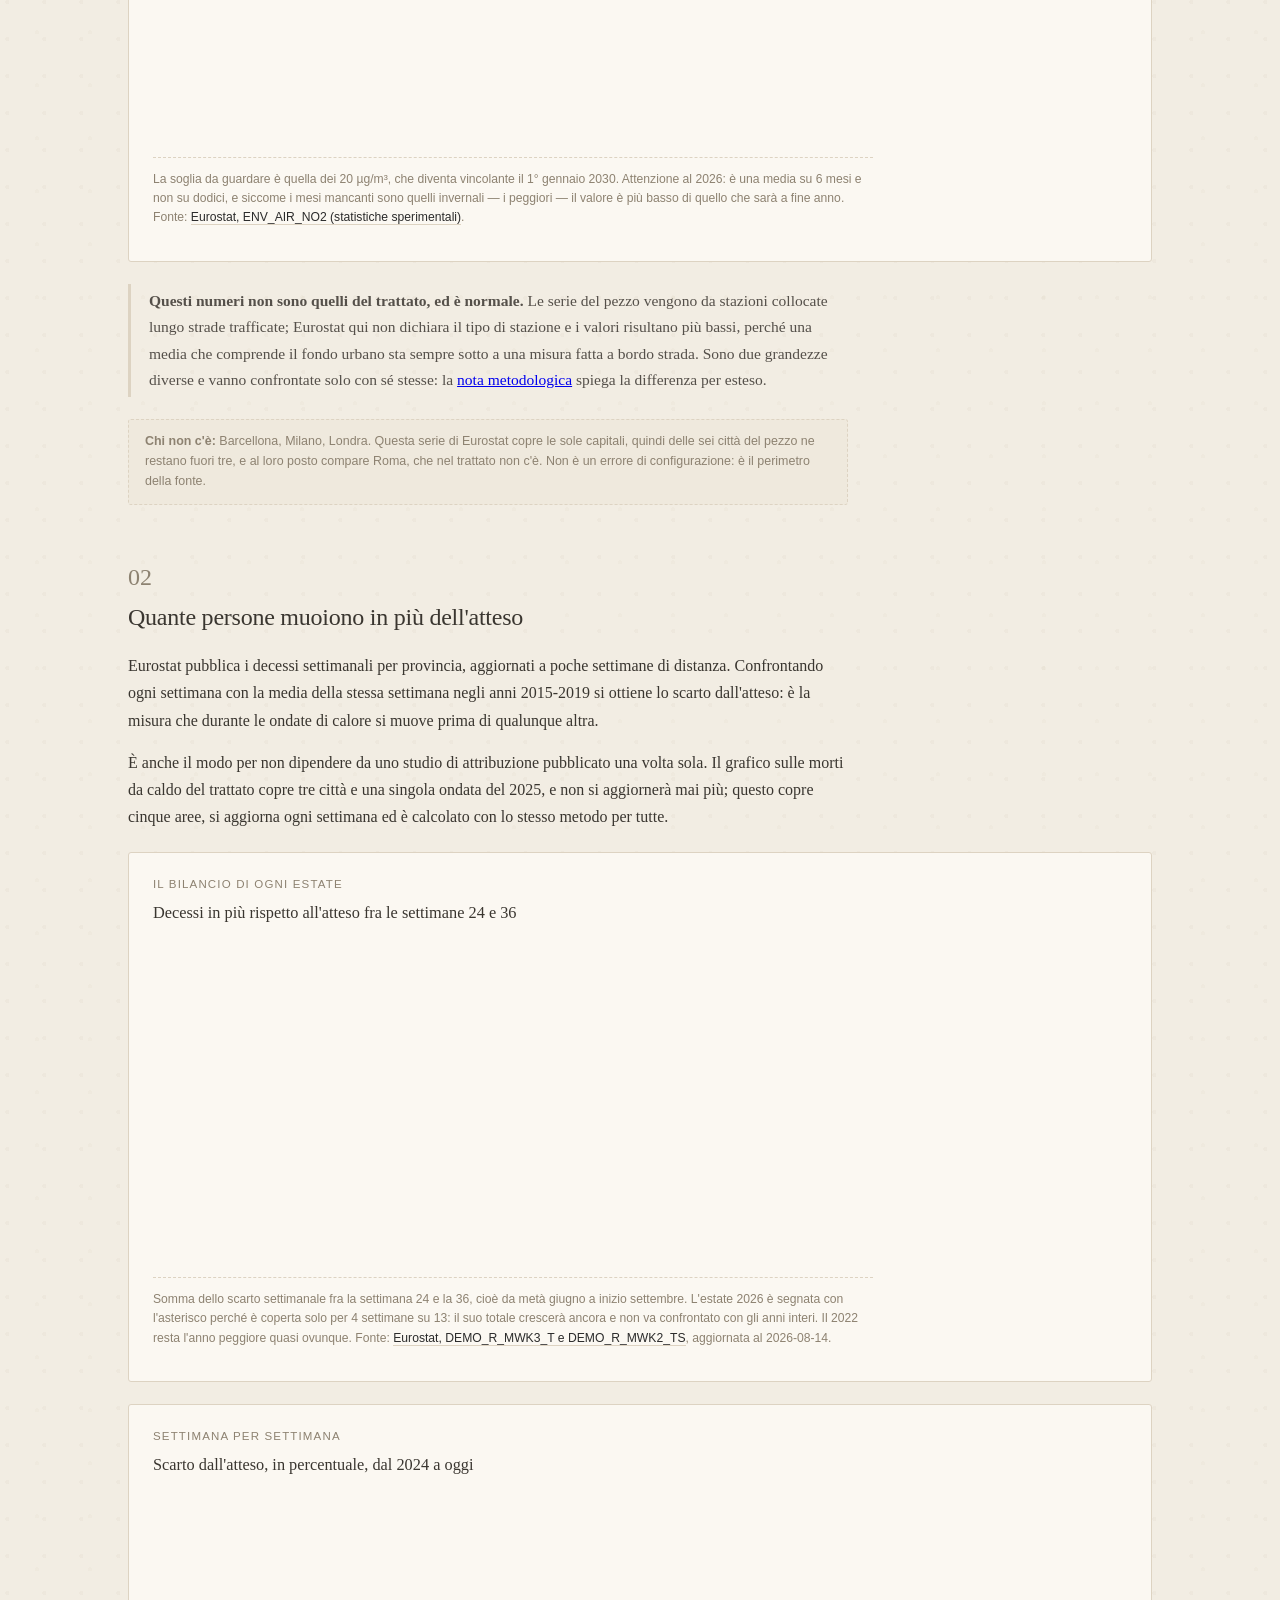
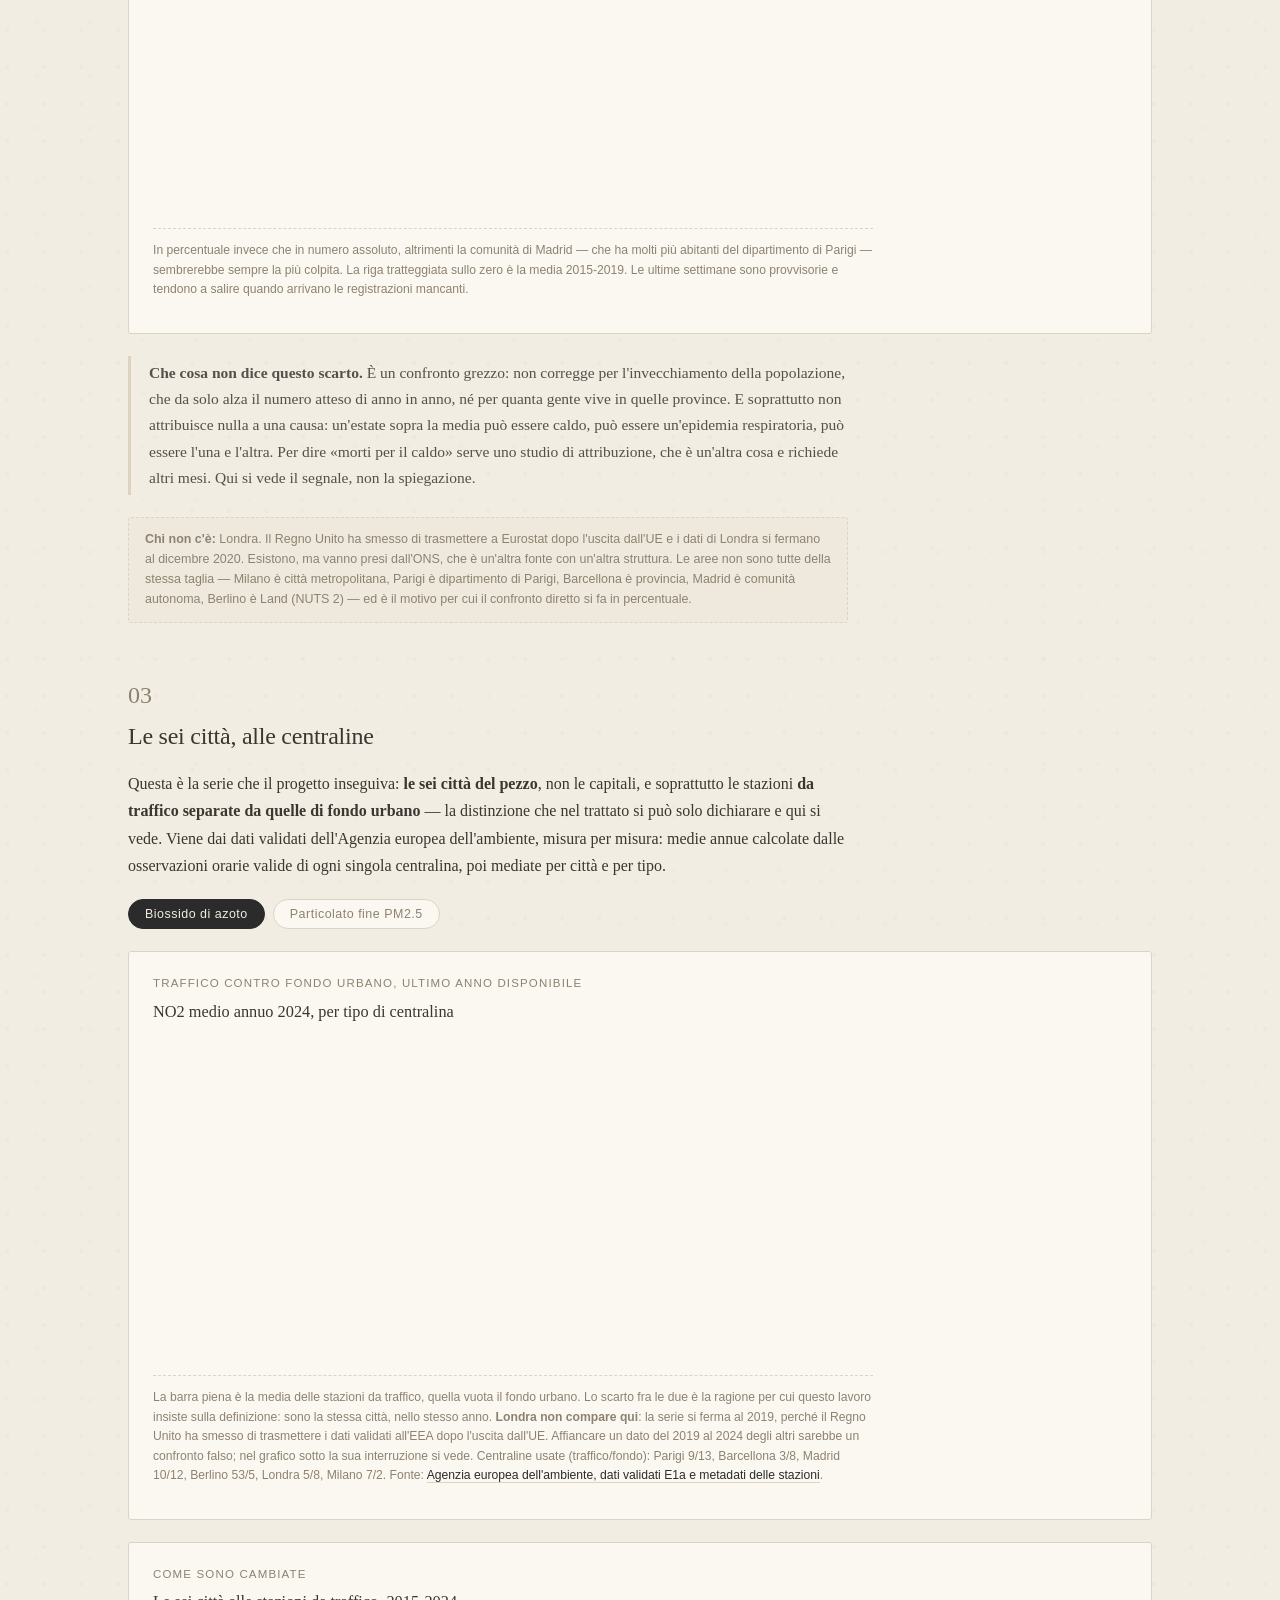
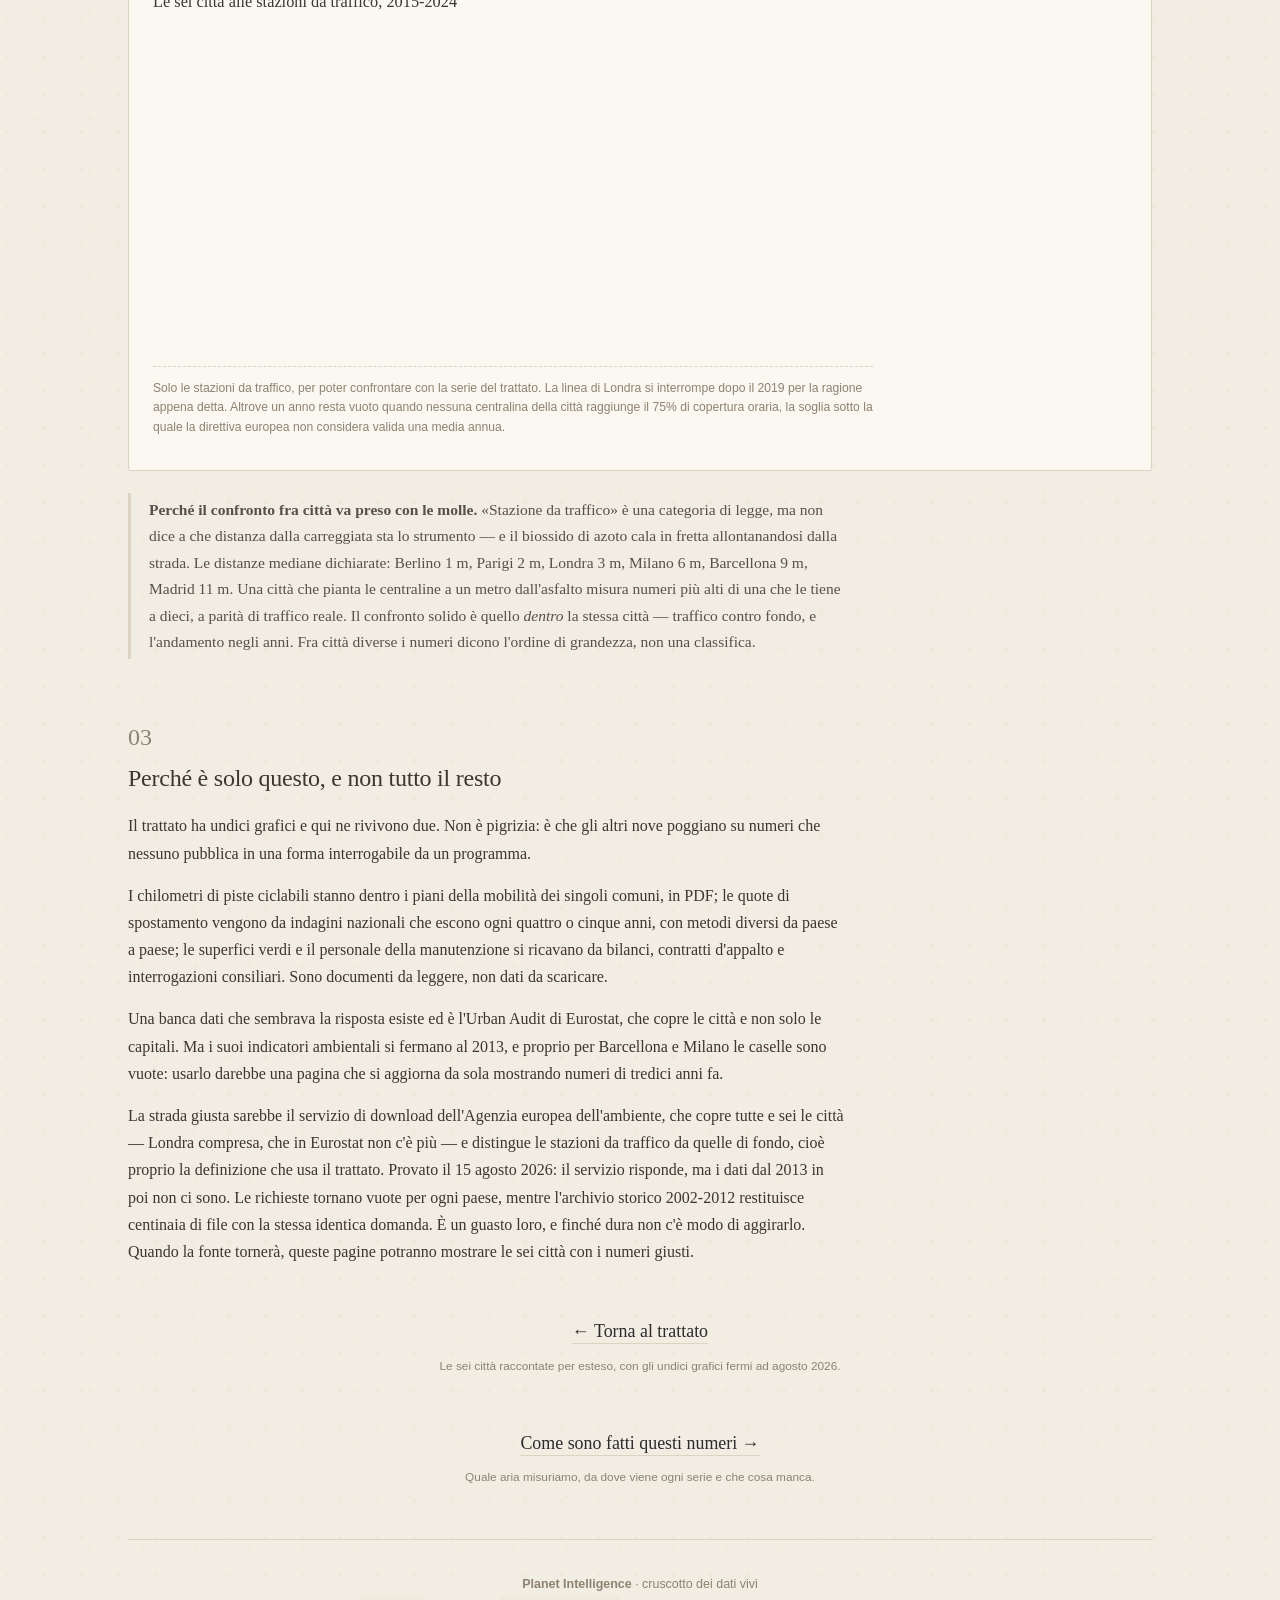
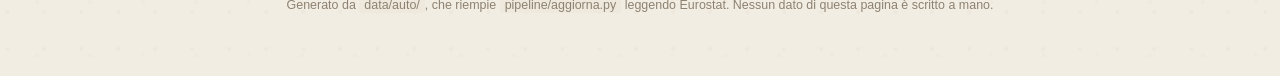
==== commit c5fbe346: "Le sei città alle centraline: la serie che il progetto inseguiva Terza pipeline, e chiude il problem" ====
--- a/cruscotto.html
+++ b/cruscotto.html
@@ -98,6 +98,17 @@
   footer p { font-family: var(--sans); font-size: .78rem; color: var(--tenue); line-height: 1.7; }
   footer code { font-family: var(--sans); background: var(--carta-3); padding: 1px 5px; border-radius: 2px; }
 
+  /* ---------- interruttore fra i due inquinanti ---------- */
+  .scelta { display: flex; gap: 8px; margin: 20px 0 4px; }
+  .scelta button {
+    font-family: var(--sans); font-size: .78rem; letter-spacing: .04em;
+    padding: 7px 16px; border: 1px solid var(--riga); border-radius: 999px;
+    background: var(--carta-2); color: var(--tenue); cursor: pointer;
+  }
+  .scelta button[aria-pressed="true"] {
+    background: var(--inchiostro); color: var(--carta); border-color: var(--inchiostro);
+  }
+
   .caricamento { font-family: var(--sans); font-size: .85rem; color: var(--tenue); padding: 40px 0; text-align: center; }
   .errore {
     font-family: var(--sans); font-size: .85rem; color: var(--rosso);
@@ -221,7 +232,43 @@
     <div class="assenti" id="assenti-morti"></div>
   </section>
 
-  <!-- ═══ 3 · IL RESTO ═══ -->
+  <!-- ═══ 3 · LE SEI CITTÀ ═══ -->
+  <section class="sezione" id="sez-citta" hidden>
+    <span class="sez-num">03</span>
+    <h2>Le sei città, alle centraline</h2>
+    <p>
+      Questa è la serie che il progetto inseguiva: <strong>le sei città del pezzo</strong>,
+      non le capitali, e soprattutto le stazioni <strong>da traffico separate da quelle di
+      fondo urbano</strong> — la distinzione che nel trattato si può solo dichiarare e qui
+      si vede. Viene dai dati validati dell'Agenzia europea dell'ambiente, misura per
+      misura: medie annue calcolate dalle osservazioni orarie valide di ogni singola
+      centralina, poi mediate per città e per tipo.
+    </p>
+
+    <div id="scelta-inquinante" class="scelta"></div>
+
+    <figure class="riquadro scheda">
+      <figcaption>
+        <p class="titolo-fig">Traffico contro fondo urbano, ultimo anno disponibile</p>
+        <p class="occhio-fig" id="occhio-citta"></p>
+      </figcaption>
+      <div class="tela"><canvas id="graficoCitta"></canvas></div>
+      <p class="didascalia" id="did-citta"></p>
+    </figure>
+
+    <figure class="riquadro scheda">
+      <figcaption>
+        <p class="titolo-fig">Come sono cambiate</p>
+        <p class="occhio-fig" id="occhio-serie"></p>
+      </figcaption>
+      <div class="tela"><canvas id="graficoSerieCitta"></canvas></div>
+      <p class="didascalia" id="did-serie"></p>
+    </figure>
+
+    <div class="avvertenza" id="avvertenza-bordo"></div>
+  </section>
+
+  <!-- ═══ 4 · IL RESTO ═══ -->
   <section class="sezione stretto" id="sez-resto" hidden>
     <span class="sez-num">03</span>
     <h2>Perché è solo questo, e non tutto il resto</h2>
@@ -326,6 +373,12 @@
   function etichettaMese(p) {          // '2026-06' → 'giu 26'
     var pz = p.split('-');
     return MESI[parseInt(pz[1], 10) - 1] + ' ' + pz[0].slice(2);
+  }
+
+  function esc(s) {
+    return String(s).replace(/[&<>"]/g, function (c) {
+      return { '&': '&amp;', '<': '&lt;', '>': '&gt;', '"': '&quot;' }[c];
+    });
   }
 
   /* virgola decimale e punto delle migliaia: si scrive per lettori italiani */
@@ -561,6 +614,168 @@
       ' — ed è il motivo per cui il confronto diretto si fa in percentuale.';
   }
 
+  /* =========================== le sei città, alle centraline */
+  function disegnaCitta(d) {
+    document.getElementById('sez-citta').hidden = false;
+    var anno = d.ultimo_anno;
+    var graficoConfronto = null, graficoSerie = null;
+    var TIPI = ['traffico', 'fondo urbano'];
+
+    function valore(c, inq, tipo, quale) {
+      var m = (c.misure[inq] || {})[tipo];
+      if (!m) return null;
+      var punto = m.serie.filter(function (s) { return s.anno === quale; })[0];
+      return punto ? punto.valore : null;
+    }
+
+    function disegna(inq) {
+      var tutte = d.citta.filter(function (c) { return c.misure[inq]; });
+      /* Nel confronto dell'ultimo anno entrano solo le città che quell'anno
+         ce l'hanno davvero. Londra si ferma al 2019 — il Regno Unito ha
+         smesso di trasmettere all'EEA dopo l'uscita dall'UE — e affiancare
+         un suo dato del 2019 al 2024 degli altri sarebbe un confronto falso.
+         Resta nella serie storica, dove la sua interruzione si vede. */
+      var citta = tutte.filter(function (c) {
+        return TIPI.some(function (t) { return valore(c, inq, t, anno) !== null; });
+      });
+      var fuori = tutte.filter(function (c) { return citta.indexOf(c) < 0; })
+        .map(function (c) {
+          var s = (c.misure[inq]['traffico'] || c.misure[inq]['fondo urbano']).serie;
+          return { nome: c.nome, fino: s[s.length - 1].anno };
+        });
+      var soglie = d.soglie.filter(function (s) { return s.inquinante === inq; });
+
+      /* confronto traffico / fondo nell'ultimo anno */
+      if (graficoConfronto) graficoConfronto.destroy();
+      graficoConfronto = new Chart(document.getElementById('graficoCitta'), {
+        type: 'bar',
+        data: {
+          labels: citta.map(function (c) { return c.nome; }),
+          datasets: TIPI.map(function (tipo, i) {
+            return {
+              label: 'stazioni da ' + tipo,
+              backgroundColor: citta.map(function (c) { return c.colore; }),
+              /* il fondo urbano è la stessa tinta, ma scavata: si legge come
+                 "meno" senza introdurre un secondo colore per città */
+              borderColor: citta.map(function (c) { return c.colore; }),
+              borderWidth: i ? 2 : 0,
+              data: citta.map(function (c) { return valore(c, inq, tipo, anno); }),
+            };
+          }).map(function (ds, i) {
+            if (i) { ds.backgroundColor = 'transparent'; }
+            return ds;
+          }).concat(soglie.map(function (s) {
+            return {
+              label: s.nome + ' (' + s.valore + ')', type: 'line',
+              data: citta.map(function () { return s.valore; }),
+              borderColor: s.nome.indexOf('2030') > 0 ? S.rosso : S.tenue,
+              borderWidth: s.nome.indexOf('2030') > 0 ? 1.6 : 1,
+              borderDash: s.nome.indexOf('2030') > 0 ? [7, 4] : [3, 3], pointRadius: 0,
+            };
+          })),
+        },
+        options: {
+          scales: {
+            y: assi({ beginAtZero: true, title: { display: true, text: 'µg/m³ ' + inq + ', media annua ' + anno } }),
+            x: assi(),
+          },
+        },
+      });
+
+      /* la serie nel tempo, sole stazioni da traffico */
+      if (graficoSerie) graficoSerie.destroy();
+      graficoSerie = new Chart(document.getElementById('graficoSerieCitta'), {
+        type: 'line',
+        data: {
+          labels: d.anni,
+          datasets: tutte.map(function (c) {
+            return {
+              label: c.nome, borderColor: c.colore, backgroundColor: c.colore,
+              data: d.anni.map(function (a) { return valore(c, inq, 'traffico', a); }),
+              borderWidth: 1.8, pointRadius: 2, tension: .25, spanGaps: false,
+            };
+          }),
+        },
+        options: {
+          interaction: { mode: 'index', intersect: false },
+          scales: {
+            y: assi({ beginAtZero: true, title: { display: true, text: 'µg/m³ ' + inq + ', stazioni da traffico' } }),
+            x: assi(),
+          },
+        },
+      });
+
+      document.getElementById('occhio-citta').textContent =
+        inq + ' medio annuo ' + anno + ', per tipo di centralina';
+      document.getElementById('occhio-serie').textContent =
+        'Le sei città alle stazioni da traffico, ' + d.anni[0] + '-' + d.anni[d.anni.length - 1];
+
+      /* quante centraline reggono davvero ogni numero */
+      var conta = tutte.map(function (c) {
+        var t = (c.misure[inq] || {})['traffico'];
+        var f = (c.misure[inq] || {})['fondo urbano'];
+        return c.nome + ' ' + ((t && t.stazioni) || 0) + '/' + ((f && f.stazioni) || 0);
+      }).join(', ');
+      document.getElementById('did-citta').innerHTML =
+        'La barra piena è la media delle stazioni da traffico, quella vuota il fondo urbano. ' +
+        'Lo scarto fra le due è la ragione per cui questo lavoro insiste sulla definizione: ' +
+        'sono la stessa città, nello stesso anno. ' +
+        (fuori.length
+          ? '<strong>' + fuori.map(function (f) { return esc(f.nome); }).join(' e ') +
+            ' non compare' + (fuori.length > 1 ? 'no' : '') + ' qui</strong>: la serie si ferma al ' +
+            fuori.map(function (f) { return f.fino; }).join(' e al ') +
+            ', perché il Regno Unito ha smesso di trasmettere i dati validati all\'EEA dopo ' +
+            'l\'uscita dall\'UE. Affiancare un dato del ' + fuori[0].fino + ' al ' + anno +
+            ' degli altri sarebbe un confronto falso; nel grafico sotto la sua interruzione si vede. '
+          : '') +
+        'Centraline usate (traffico/fondo): ' + esc(conta) +
+        '. Fonte: <a href="' + d.url + '" target="_blank">' + d.fonte + '</a>.';
+      document.getElementById('did-serie').innerHTML =
+        'Solo le stazioni da traffico, per poter confrontare con la serie del trattato. ' +
+        'La linea di Londra si interrompe dopo il 2019 per la ragione appena detta. ' +
+        'Altrove un anno resta vuoto quando nessuna centralina della città raggiunge il 75% ' +
+        'di copertura oraria, la soglia sotto la quale la direttiva europea non considera ' +
+        'valida una media annua.';
+    }
+
+    /* interruttore fra i due inquinanti */
+    var scelta = document.getElementById('scelta-inquinante');
+    ['NO2', 'PM2.5'].forEach(function (inq, i) {
+      var b = document.createElement('button');
+      b.textContent = inq === 'NO2' ? 'Biossido di azoto' : 'Particolato fine PM2.5';
+      b.setAttribute('aria-pressed', i === 0 ? 'true' : 'false');
+      b.onclick = function () {
+        [].forEach.call(scelta.children, function (x) { x.setAttribute('aria-pressed', 'false'); });
+        b.setAttribute('aria-pressed', 'true');
+        disegna(inq);
+      };
+      scelta.appendChild(b);
+    });
+    disegna('NO2');
+
+    /* l'avvertenza sulla distanza dal bordo strada, costruita dai dati */
+    var bordi = d.citta.map(function (c) {
+      var t = (c.misure['NO2'] || {})['traffico'];
+      return t && t.bordo_mediano !== null && t.bordo_mediano !== undefined
+        ? { nome: c.nome, m: t.bordo_mediano } : null;
+    }).filter(Boolean).sort(function (a, b) { return a.m - b.m; });
+
+    document.getElementById('avvertenza-bordo').innerHTML =
+      '<strong>Perché il confronto fra città va preso con le molle.</strong> ' +
+      '«Stazione da traffico» è una categoria di legge, ma non dice a che distanza dalla ' +
+      'carreggiata sta lo strumento — e il biossido di azoto cala in fretta allontanandosi ' +
+      'dalla strada. ' +
+      (bordi.length
+        ? 'Le distanze mediane dichiarate: ' +
+          bordi.map(function (b) { return esc(b.nome) + ' ' + num(b.m, 0) + ' m'; }).join(', ') +
+          '. Una città che pianta le centraline a un metro dall\'asfalto misura numeri più ' +
+          'alti di una che le tiene a dieci, a parità di traffico reale. '
+        : '') +
+      'Il confronto solido è quello <em>dentro</em> la stessa città — traffico contro fondo, ' +
+      'e l\'andamento negli anni. Fra città diverse i numeri dicono l\'ordine di grandezza, ' +
+      'non una classifica.';
+  }
+
   /* ========================================================= avvio */
   Promise.all([carica('manifest.json'), carica('aria.json'), carica('mortalita.json')])
     .then(function (r) {
@@ -570,6 +785,11 @@
       document.getElementById('sez-resto').hidden = false;
       console.log('[cruscotto] aria fino a ' + r[1].ultimo_periodo +
                   ', decessi fino a ' + r[2].ultimo_periodo);
+      /* le sei città arrivano da una pipeline separata: se non c'è ancora,
+         la sezione resta nascosta e il resto della pagina funziona lo stesso */
+      return carica('aria-citta.json').then(disegnaCitta).catch(function (e) {
+        console.warn('[cruscotto] sei città non disponibili:', e.message);
+      });
     })
     .catch(function (e) { guasto(e.message); console.error('[cruscotto]', e); });
 })();
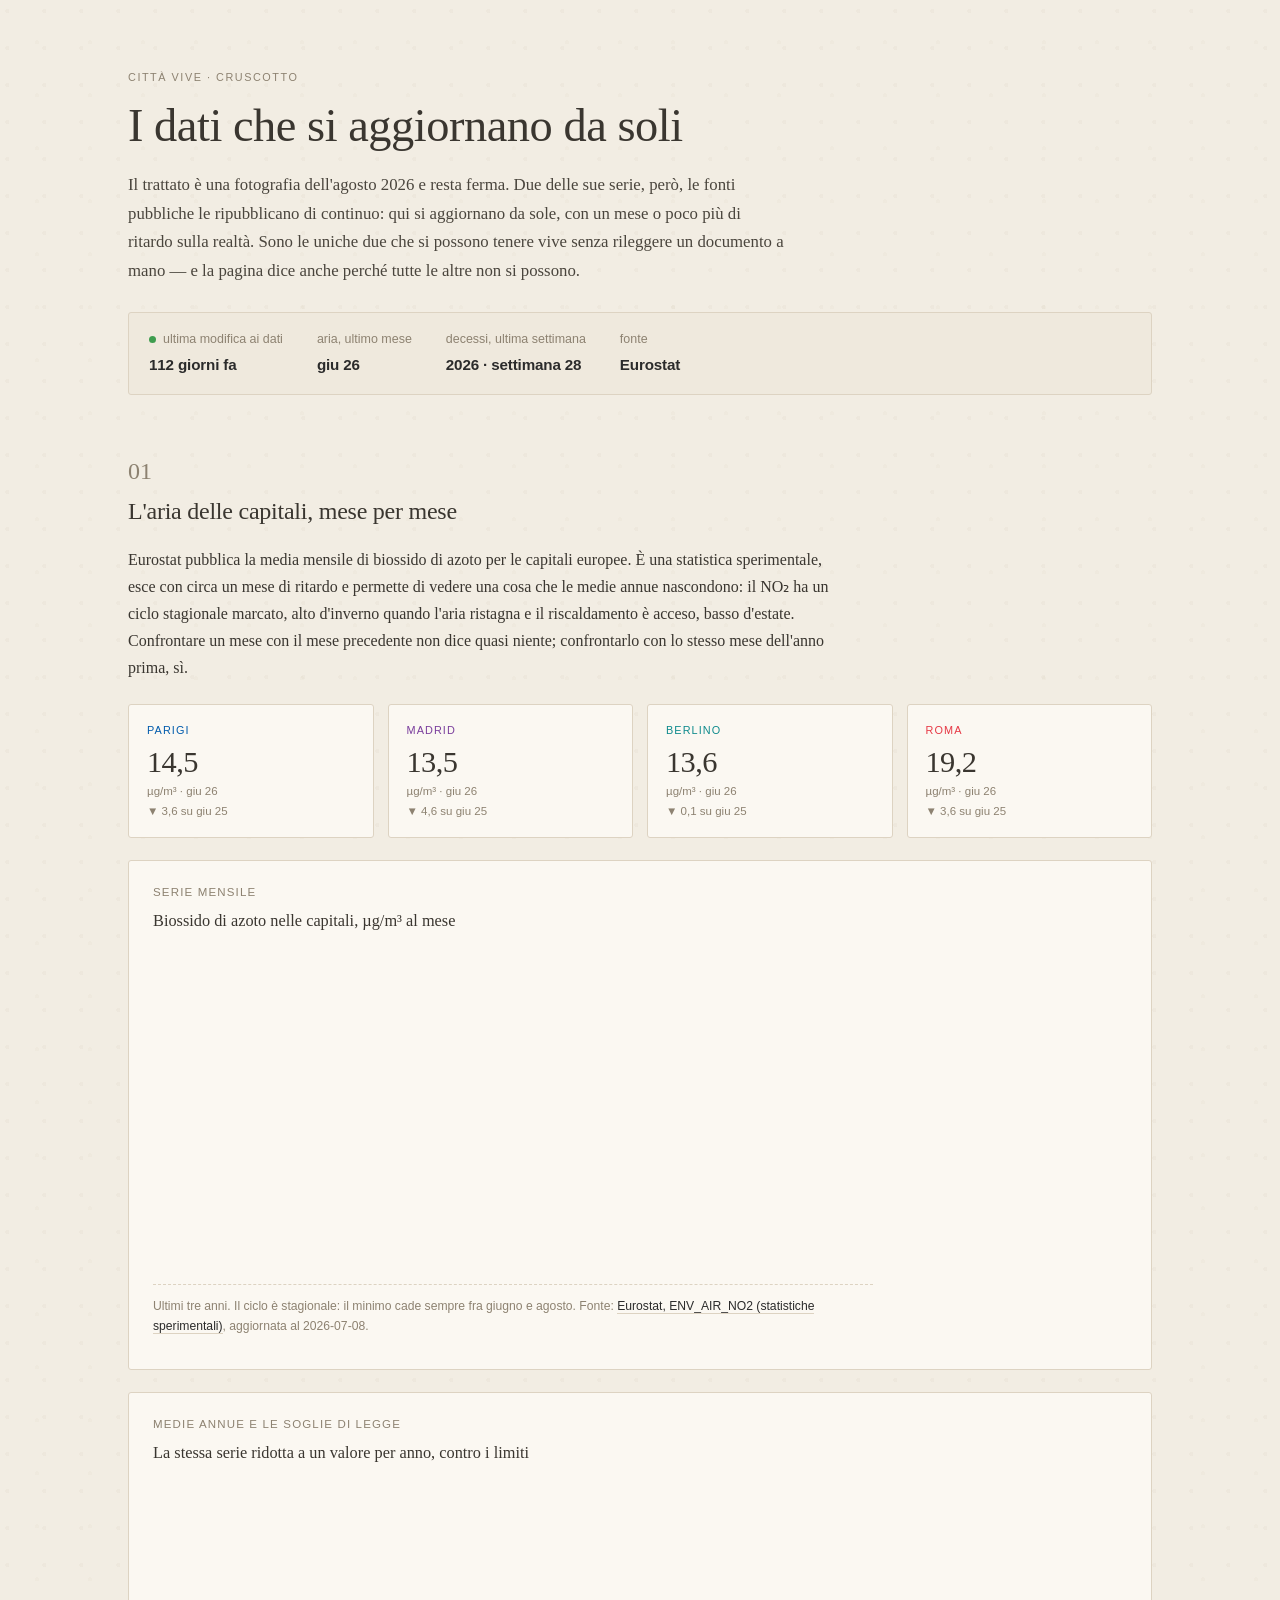
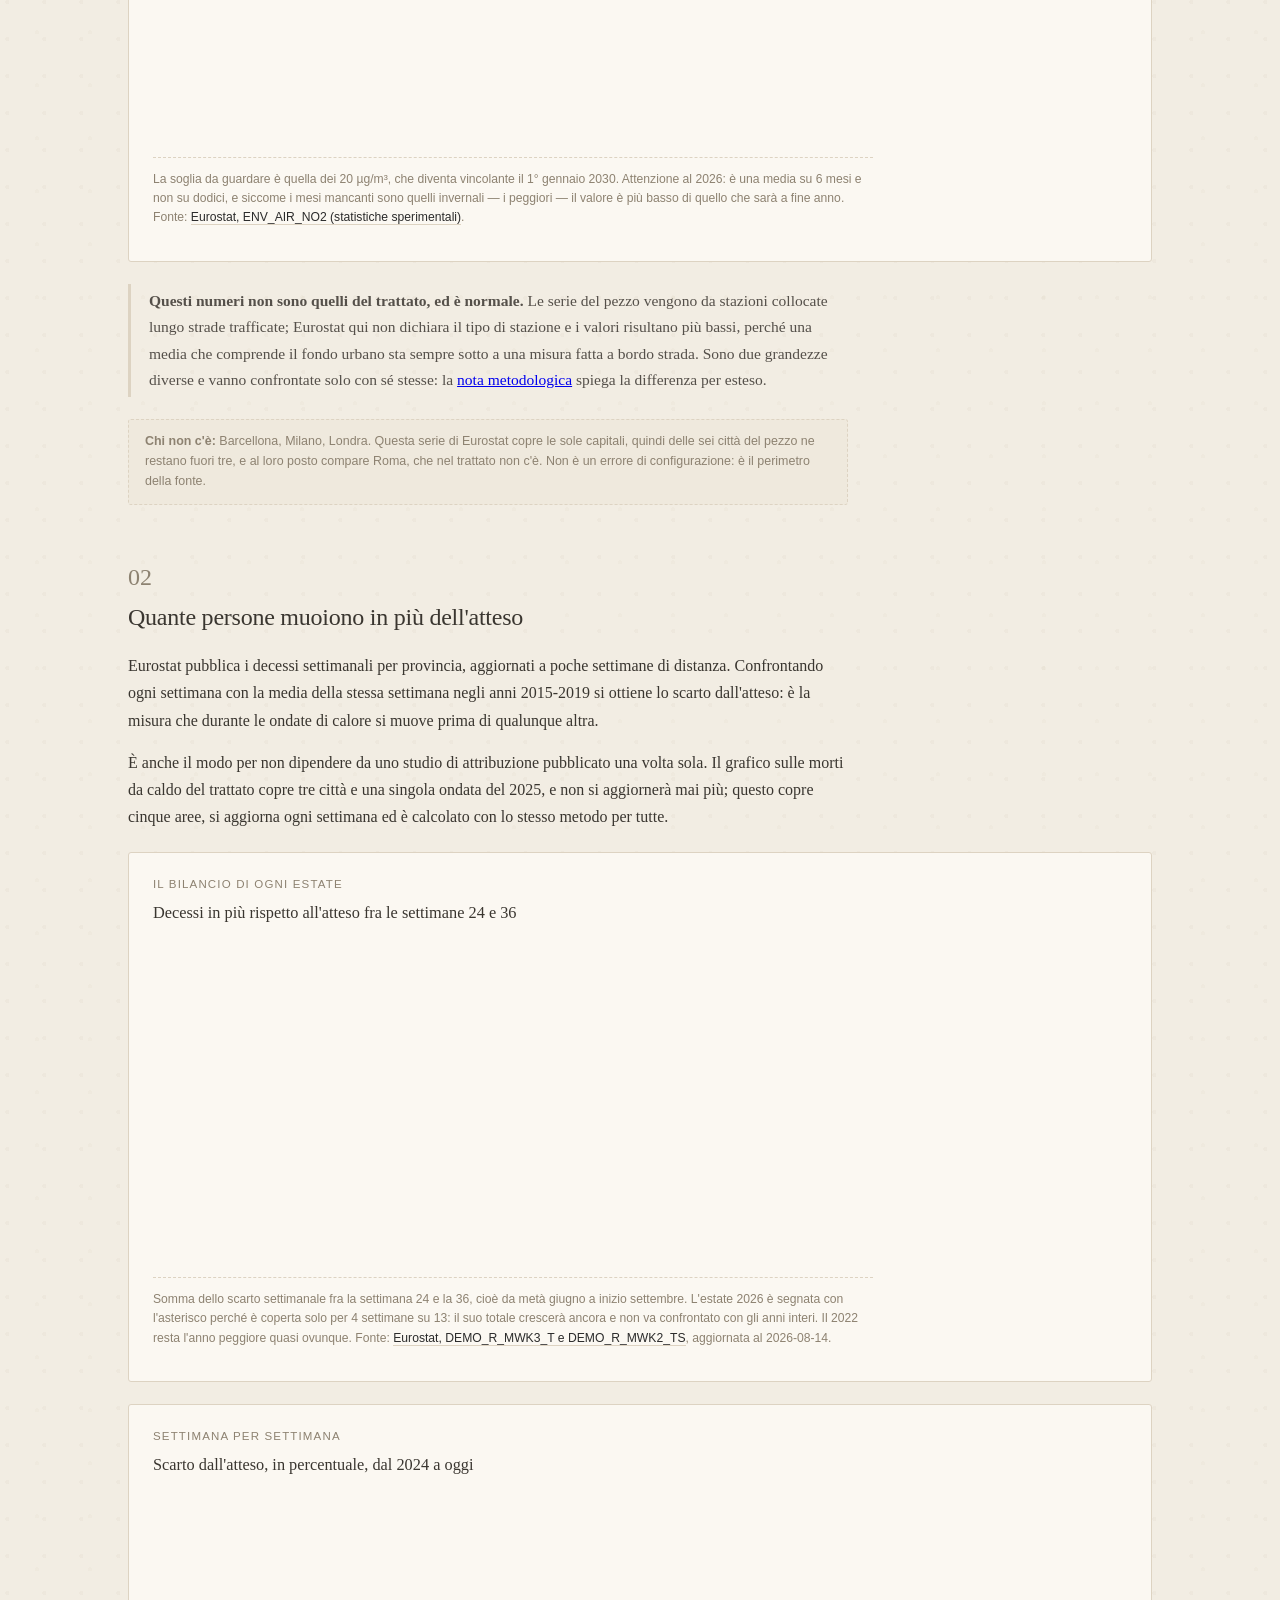
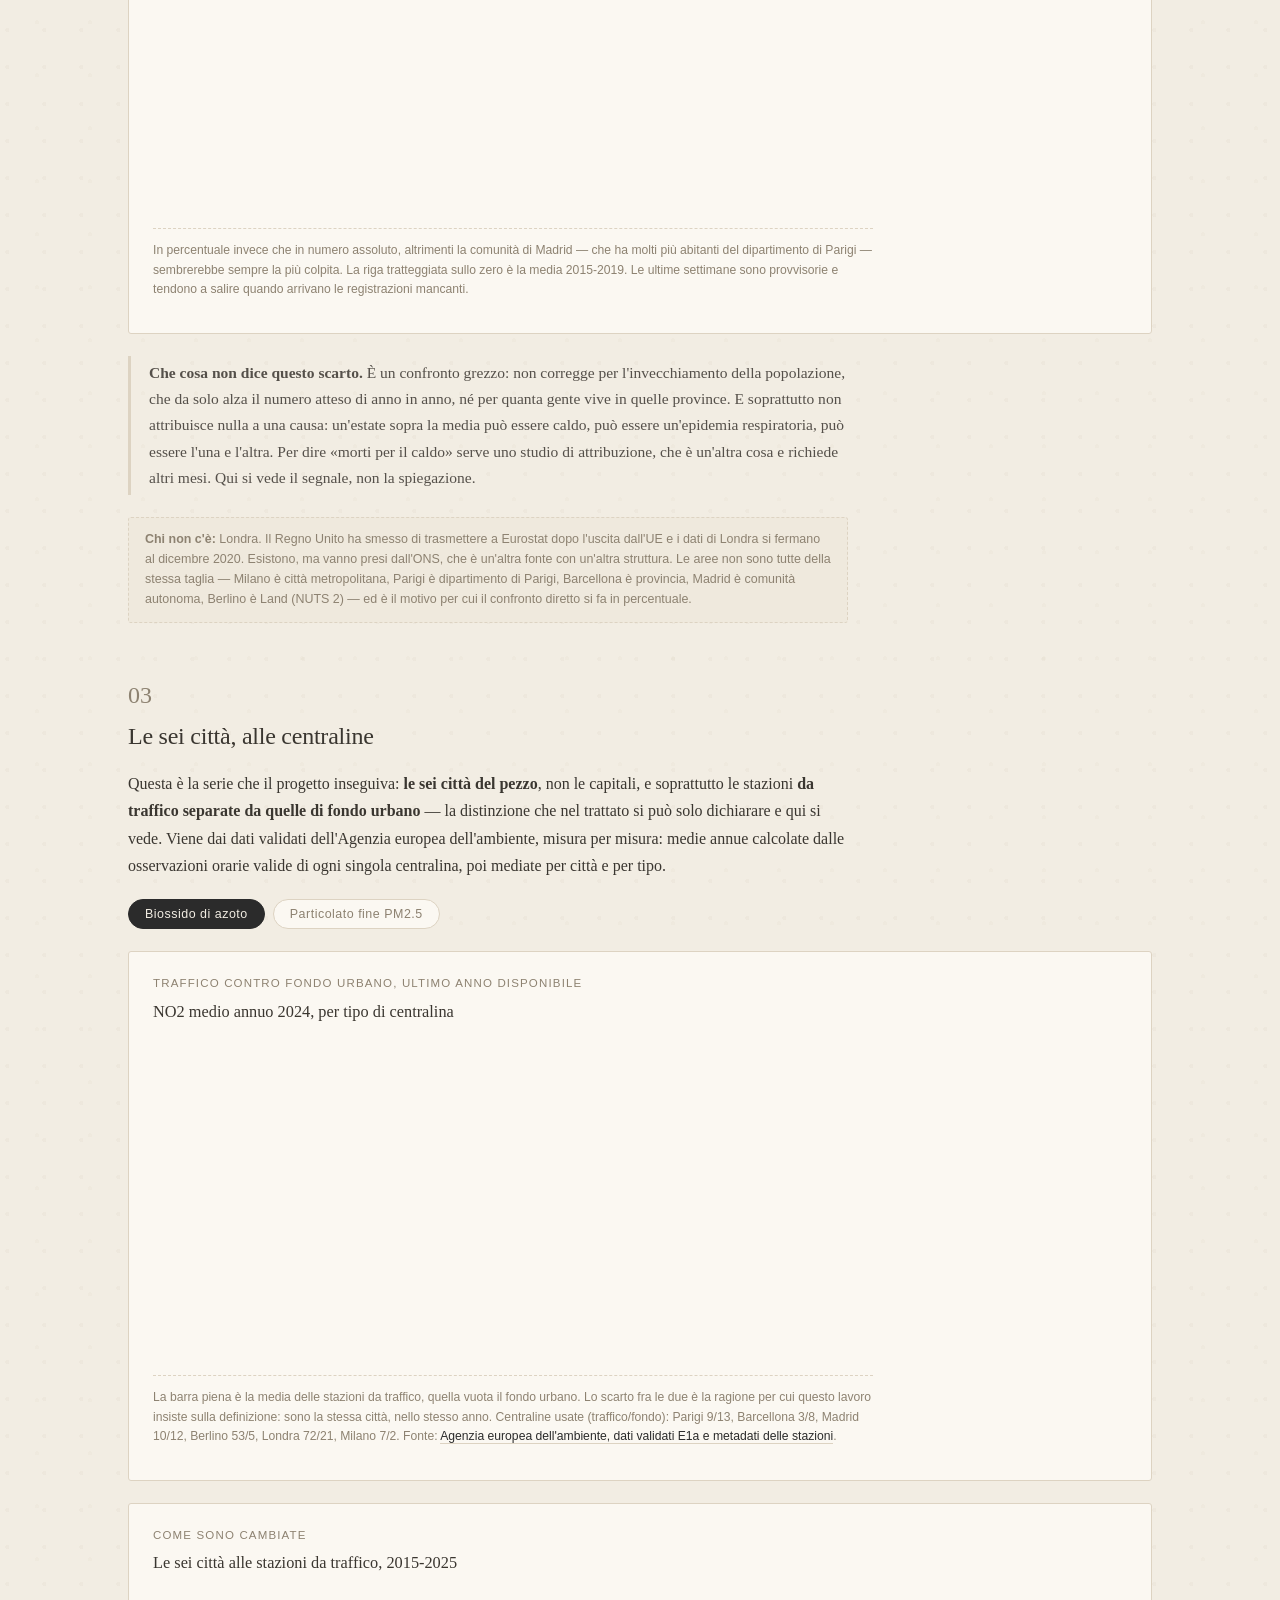
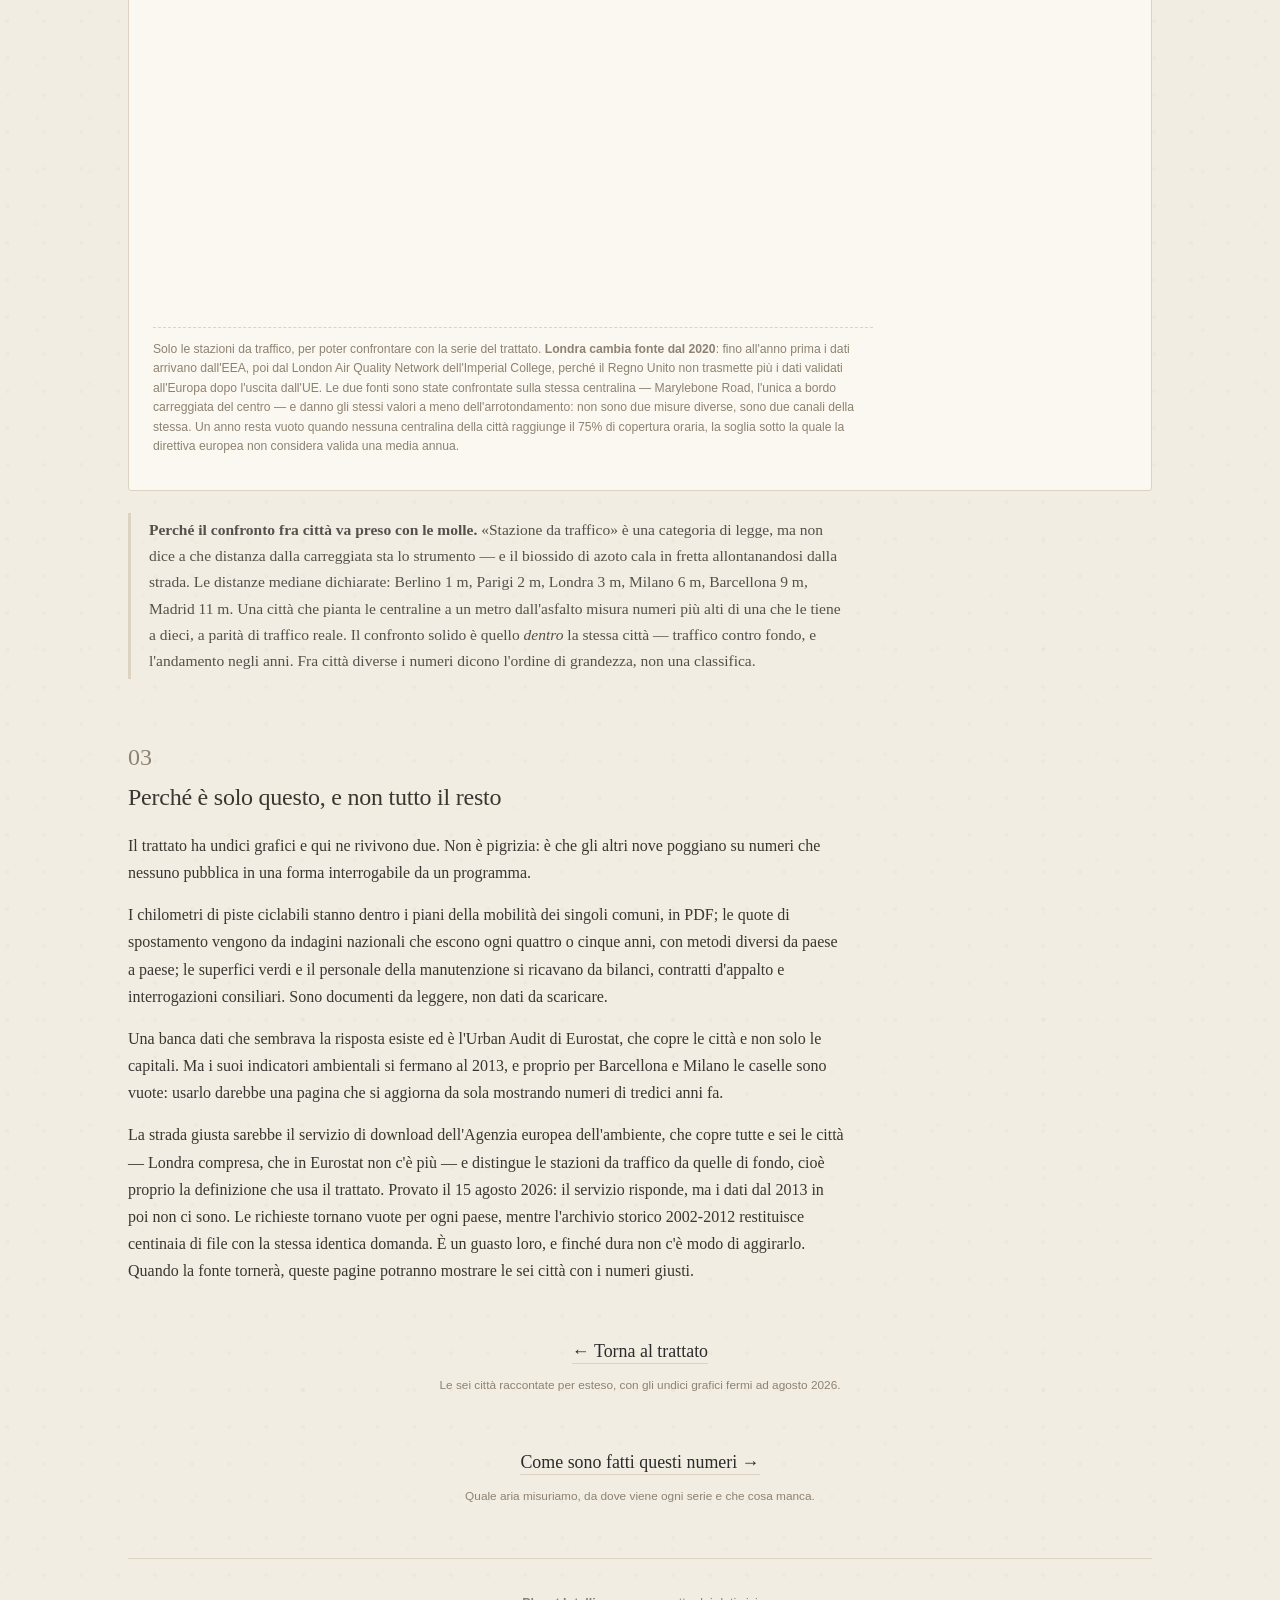
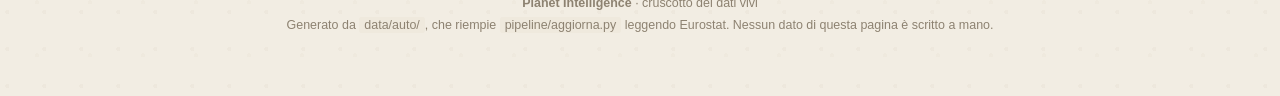
==== commit 789fa3ad: "Londra ritrovata: la serie si completa fino al 2025 L'EEA perde Londra dopo il 2019 — il Regno Unito" ====
--- a/cruscotto.html
+++ b/cruscotto.html
@@ -617,7 +617,10 @@
   /* =========================== le sei città, alle centraline */
   function disegnaCitta(d) {
     document.getElementById('sez-citta').hidden = false;
-    var anno = d.ultimo_anno;
+    /* non l'ultimo anno in assoluto: quello in cui il confronto ha più città.
+       Londra arriva più avanti, perché la sua fonte pubblica prima che l'EEA
+       validi — e un "confronto" con una città sola non è un confronto. */
+    var anno = d.anno_confronto || d.ultimo_anno;
     var graficoConfronto = null, graficoSerie = null;
     var TIPI = ['traffico', 'fondo urbano'];
 
@@ -722,19 +725,39 @@
         'sono la stessa città, nello stesso anno. ' +
         (fuori.length
           ? '<strong>' + fuori.map(function (f) { return esc(f.nome); }).join(' e ') +
-            ' non compare' + (fuori.length > 1 ? 'no' : '') + ' qui</strong>: la serie si ferma al ' +
-            fuori.map(function (f) { return f.fino; }).join(' e al ') +
-            ', perché il Regno Unito ha smesso di trasmettere i dati validati all\'EEA dopo ' +
-            'l\'uscita dall\'UE. Affiancare un dato del ' + fuori[0].fino + ' al ' + anno +
-            ' degli altri sarebbe un confronto falso; nel grafico sotto la sua interruzione si vede. '
+            ' non compare' + (fuori.length > 1 ? 'no' : '') + ' qui</strong>: ' +
+            'l\'ultimo dato disponibile è del ' +
+            fuori.map(function (f) { return f.fino; }).join(' e del ') +
+            ' e affiancarlo al ' + anno + ' degli altri sarebbe un confronto falso. '
           : '') +
         'Centraline usate (traffico/fondo): ' + esc(conta) +
         '. Fonte: <a href="' + d.url + '" target="_blank">' + d.fonte + '</a>.';
+      /* dove una serie cambia fonte, il lettore deve saperlo */
+      var cambi = tutte.map(function (c) {
+        var t = (c.misure[inq] || {})['traffico'];
+        if (!t) return null;
+        var origini = {};
+        t.serie.forEach(function (s) { if (s.origine) origini[s.origine] = 1; });
+        var elenco = Object.keys(origini);
+        if (elenco.length < 2) return null;
+        var primo = t.serie.filter(function (s) { return s.origine !== 'EEA'; })[0];
+        return { nome: c.nome, da: primo.anno, fonte: primo.origine };
+      }).filter(Boolean);
+
       document.getElementById('did-serie').innerHTML =
         'Solo le stazioni da traffico, per poter confrontare con la serie del trattato. ' +
-        'La linea di Londra si interrompe dopo il 2019 per la ragione appena detta. ' +
-        'Altrove un anno resta vuoto quando nessuna centralina della città raggiunge il 75% ' +
-        'di copertura oraria, la soglia sotto la quale la direttiva europea non considera ' +
+        (cambi.length
+          ? '<strong>' + cambi.map(function (c) {
+              return esc(c.nome) + ' cambia fonte dal ' + c.da;
+            }).join(', ') + '</strong>: fino all\'anno prima i dati arrivano dall\'EEA, poi dal ' +
+            'London Air Quality Network dell\'Imperial College, perché il Regno Unito non ' +
+            'trasmette più i dati validati all\'Europa dopo l\'uscita dall\'UE. Le due fonti ' +
+            'sono state confrontate sulla stessa centralina — Marylebone Road, l\'unica a ' +
+            'bordo carreggiata del centro — e danno gli stessi valori a meno ' +
+            'dell\'arrotondamento: non sono due misure diverse, sono due canali della stessa. '
+          : '') +
+        'Un anno resta vuoto quando nessuna centralina della città raggiunge il 75% di ' +
+        'copertura oraria, la soglia sotto la quale la direttiva europea non considera ' +
         'valida una media annua.';
     }
 
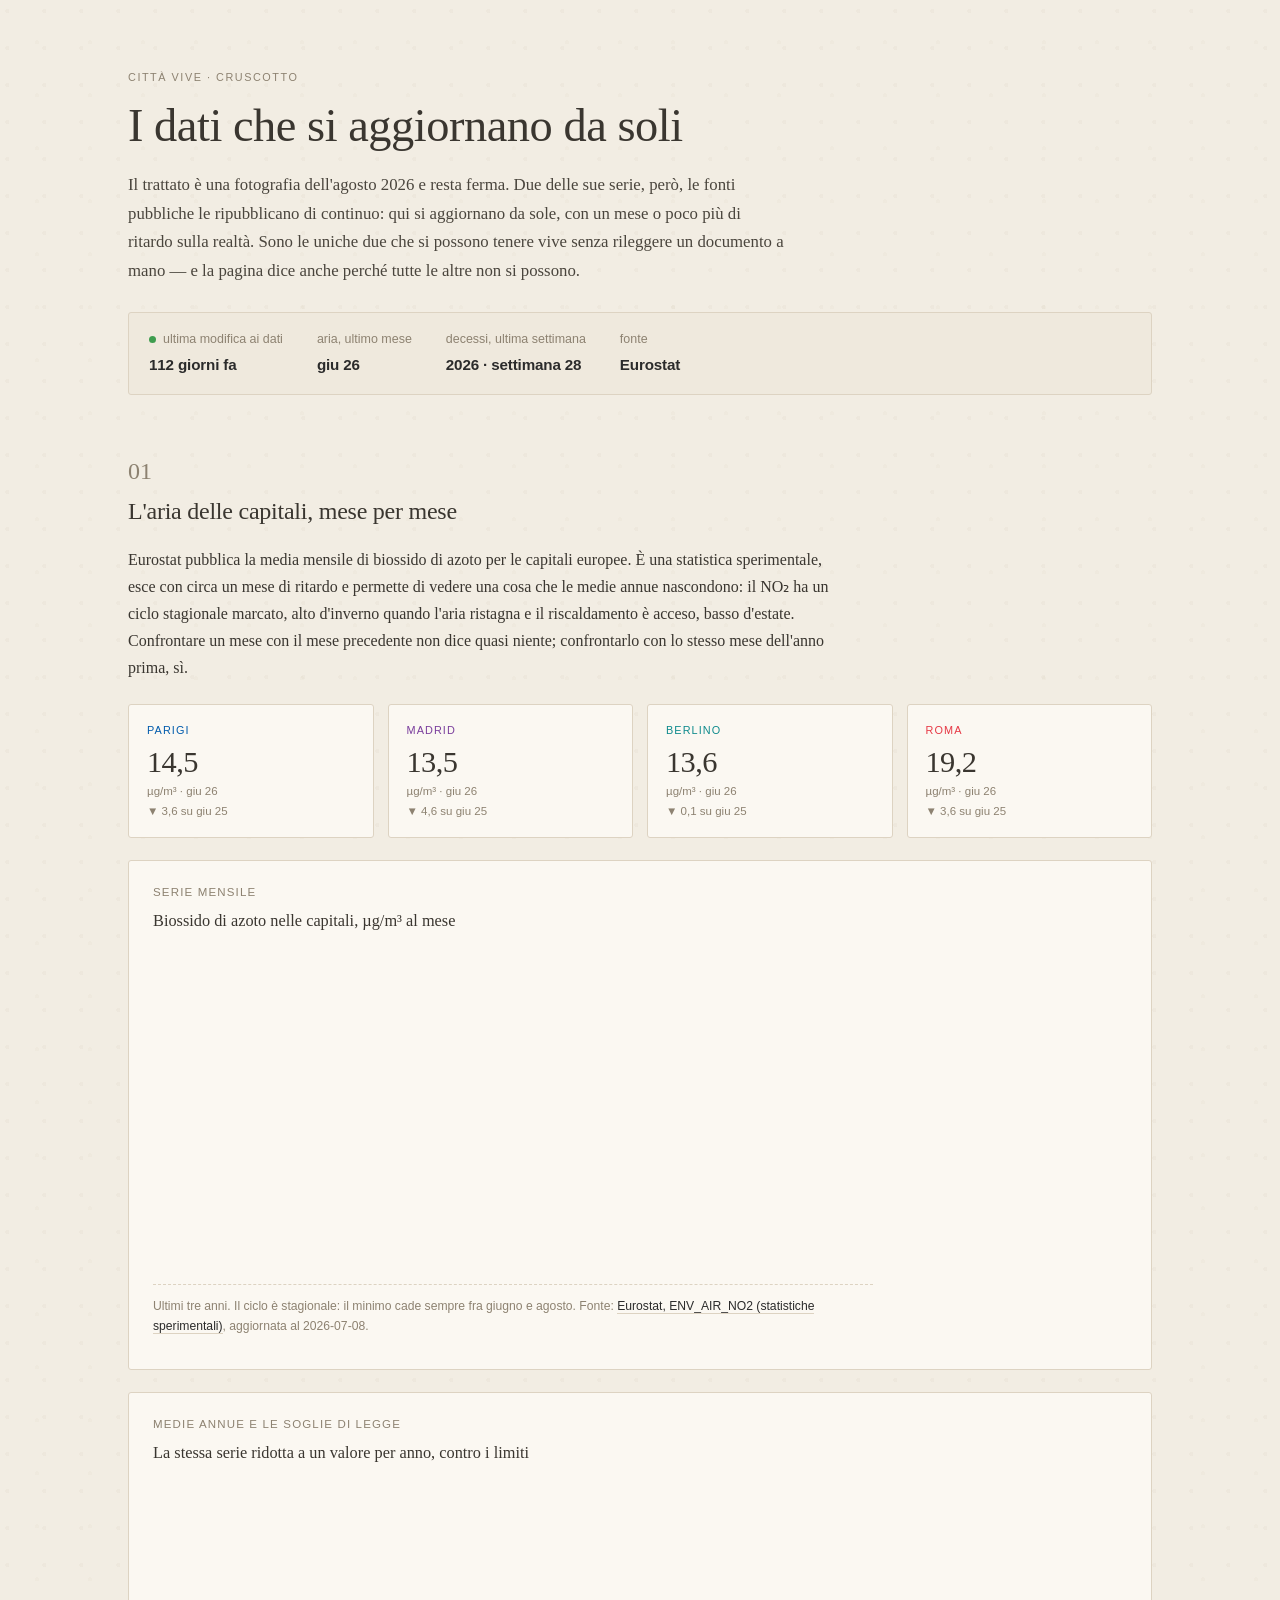
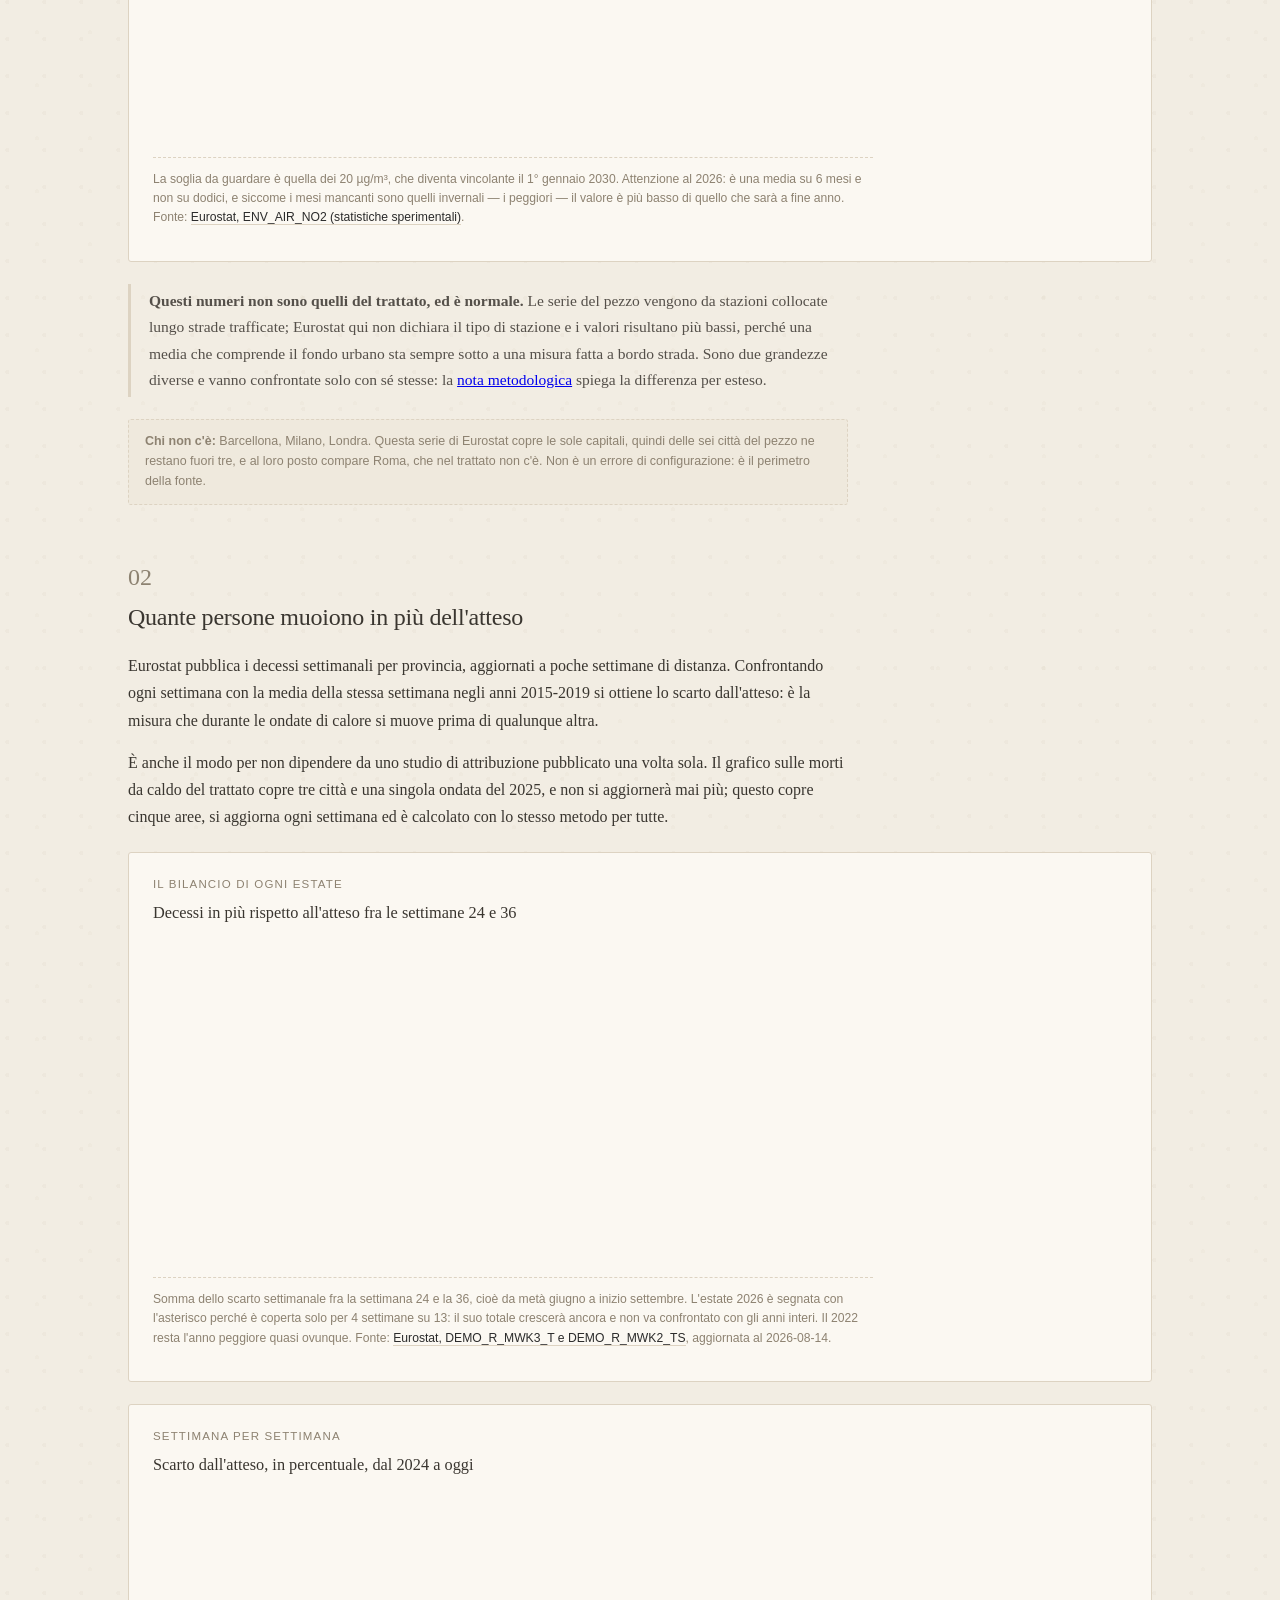
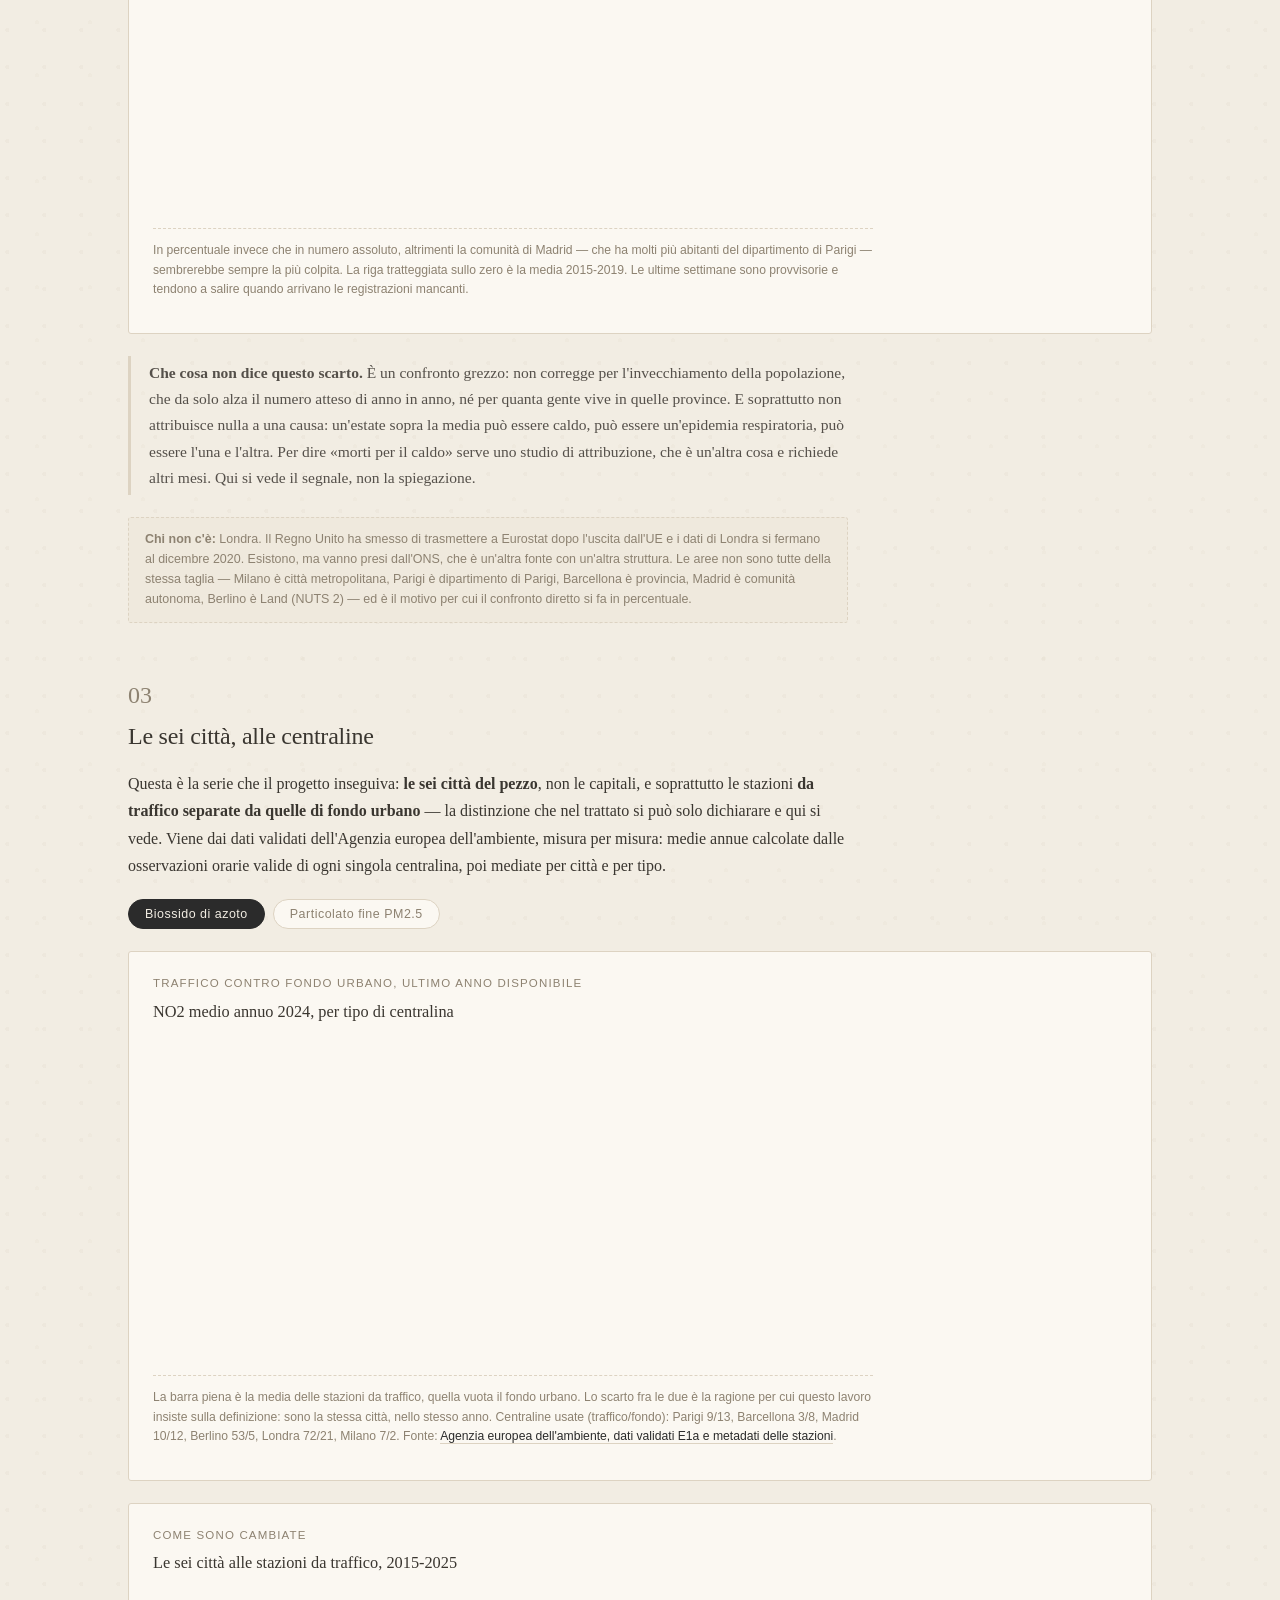
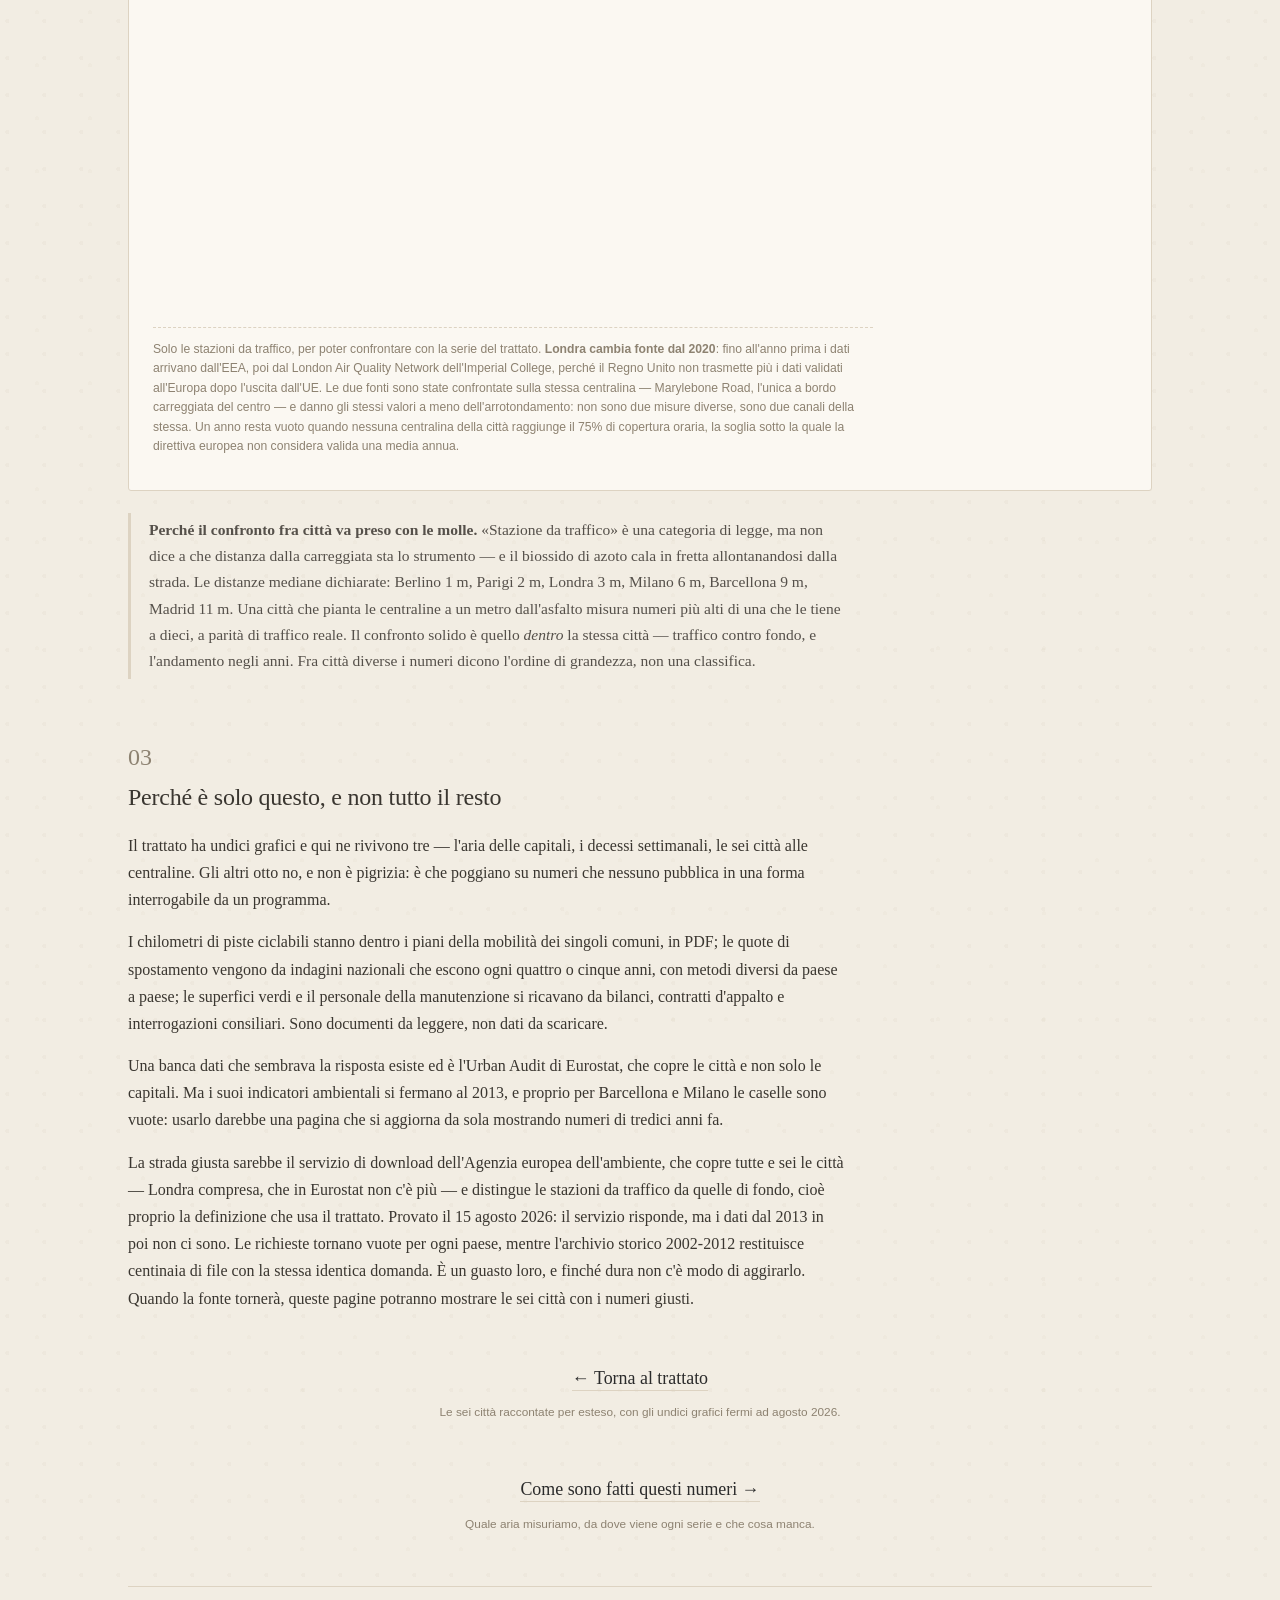
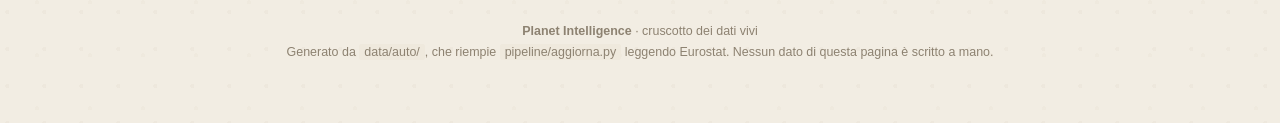
==== commit d002c843: "Le pagine dicono tre serie automatiche, non due Erano scritte prima che la pipeline EEA esistesse: i" ====
--- a/cruscotto.html
+++ b/cruscotto.html
@@ -273,9 +273,9 @@
     <span class="sez-num">03</span>
     <h2>Perché è solo questo, e non tutto il resto</h2>
     <p>
-      Il trattato ha undici grafici e qui ne rivivono due. Non è pigrizia: è che gli altri
-      nove poggiano su numeri che nessuno pubblica in una forma interrogabile da un
-      programma.
+      Il trattato ha undici grafici e qui ne rivivono tre — l'aria delle capitali, i decessi
+      settimanali, le sei città alle centraline. Gli altri otto no, e non è pigrizia: è che
+      poggiano su numeri che nessuno pubblica in una forma interrogabile da un programma.
     </p>
     <p>
       I chilometri di piste ciclabili stanno dentro i piani della mobilità dei singoli
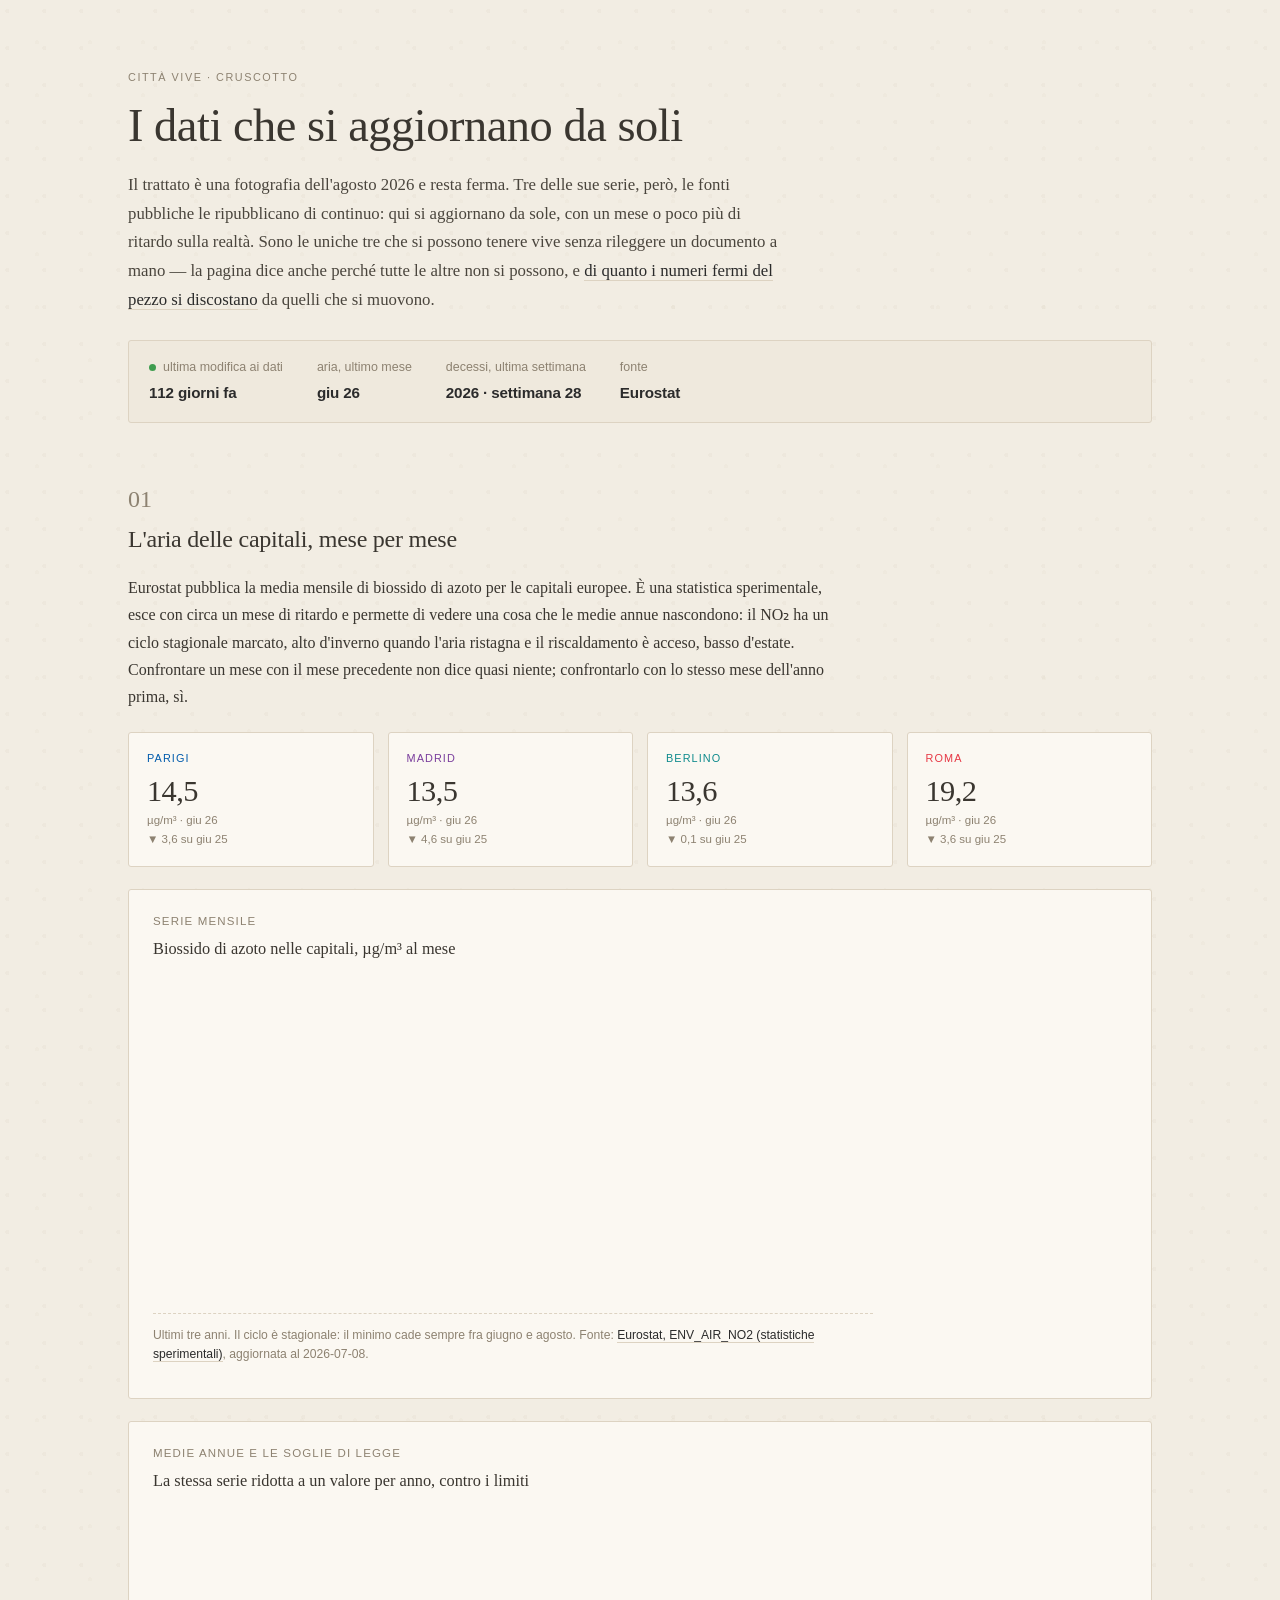
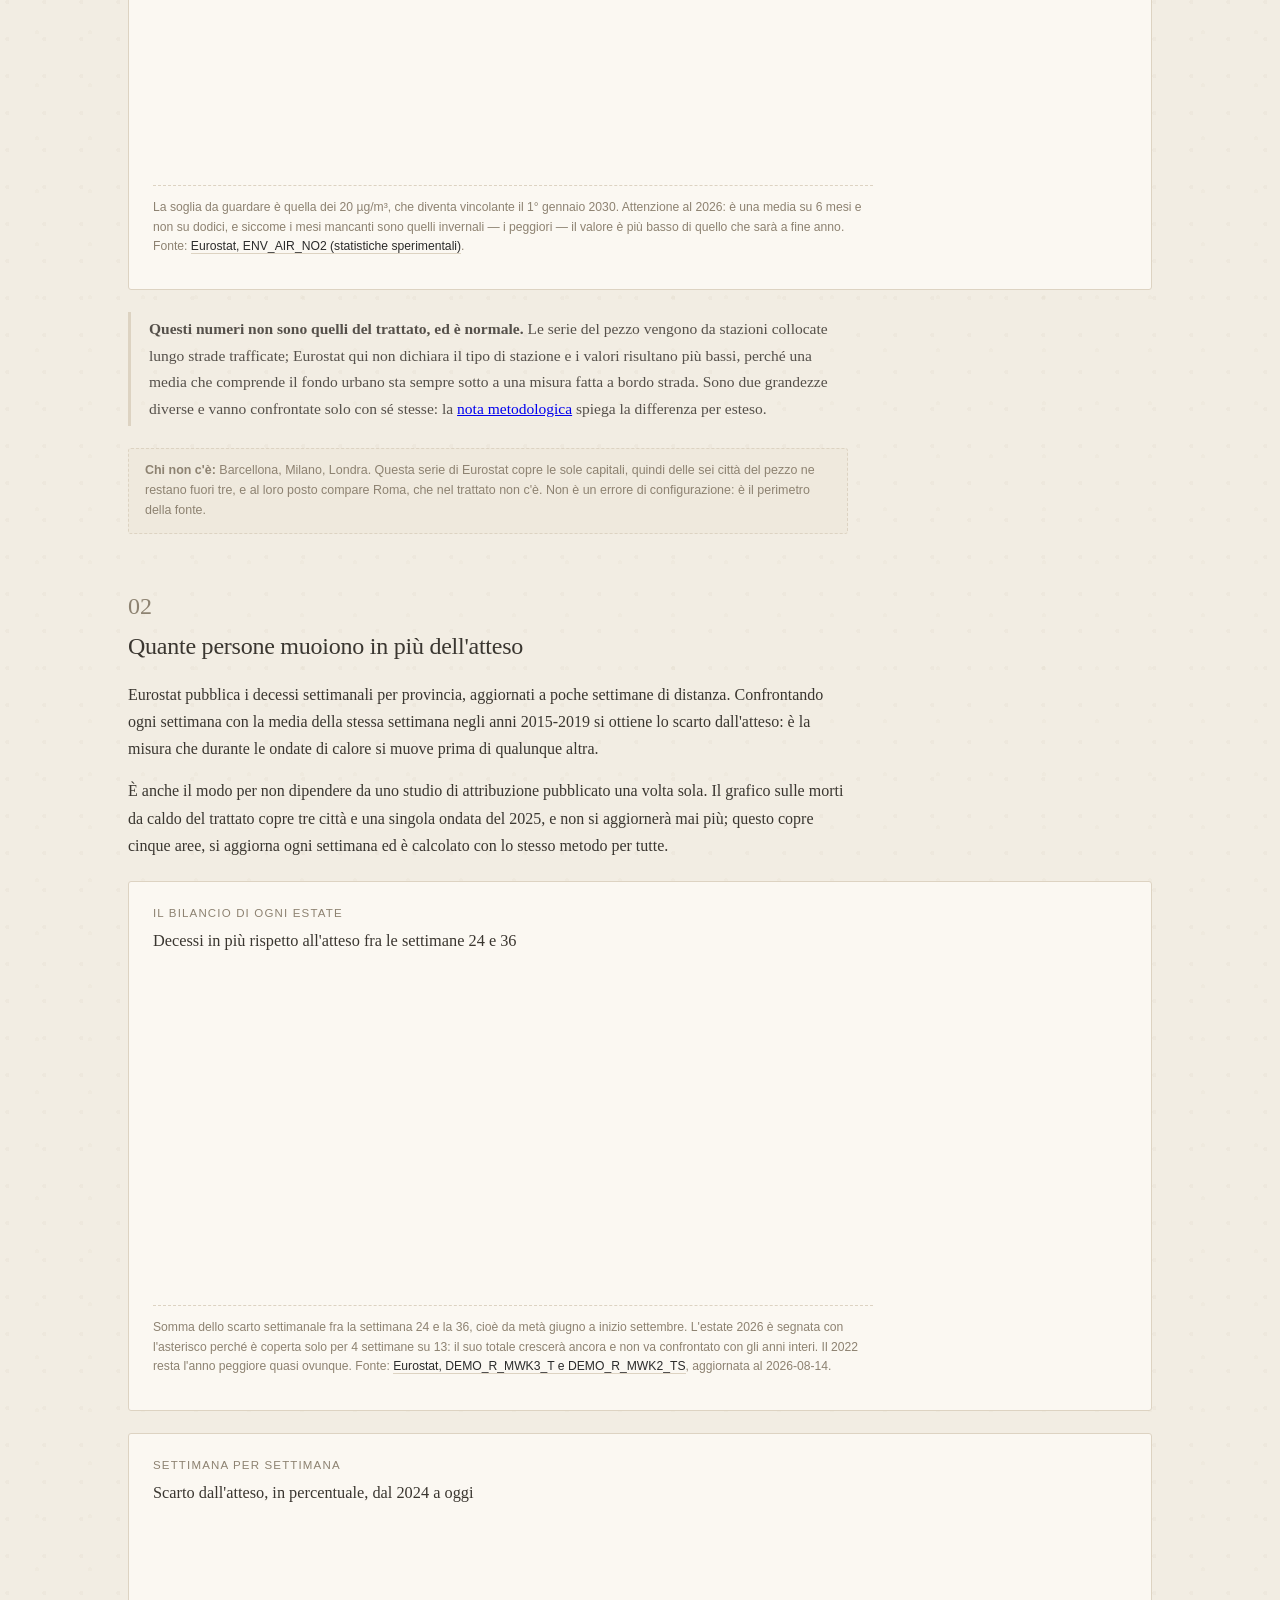
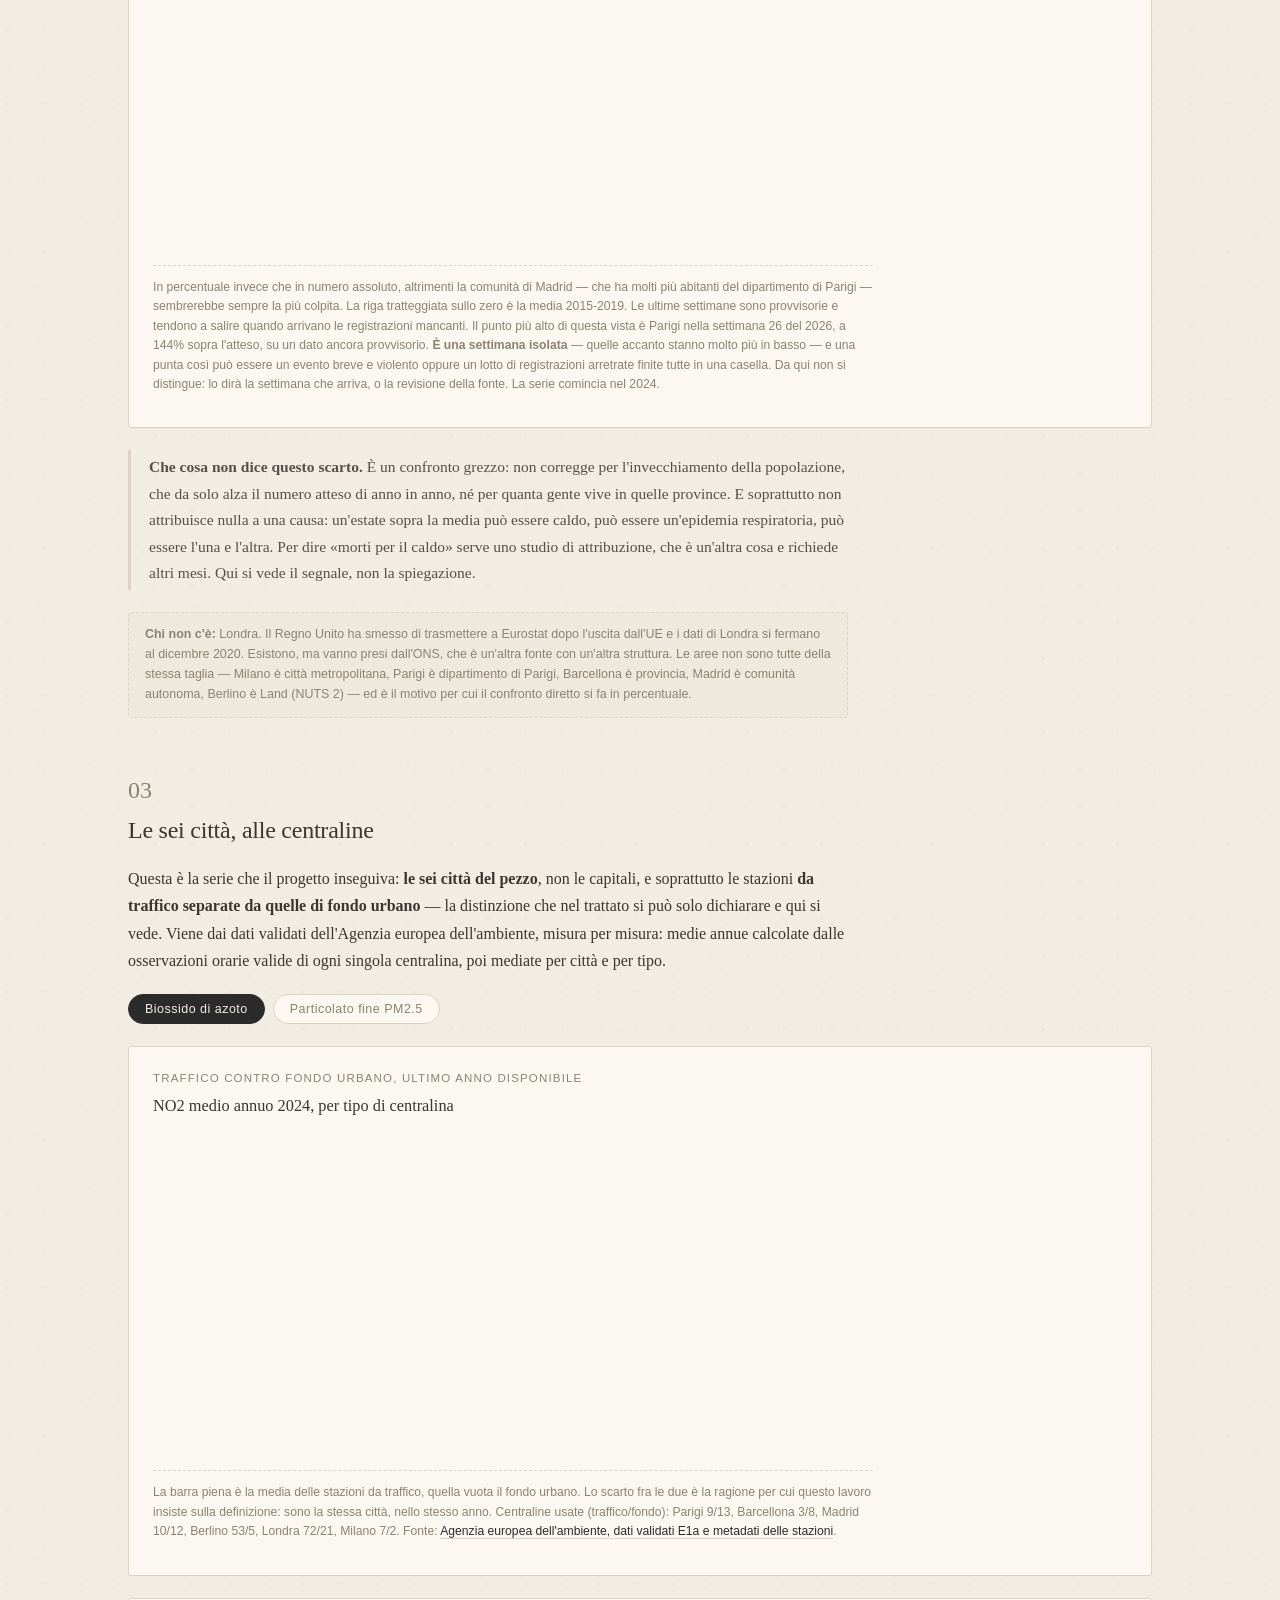
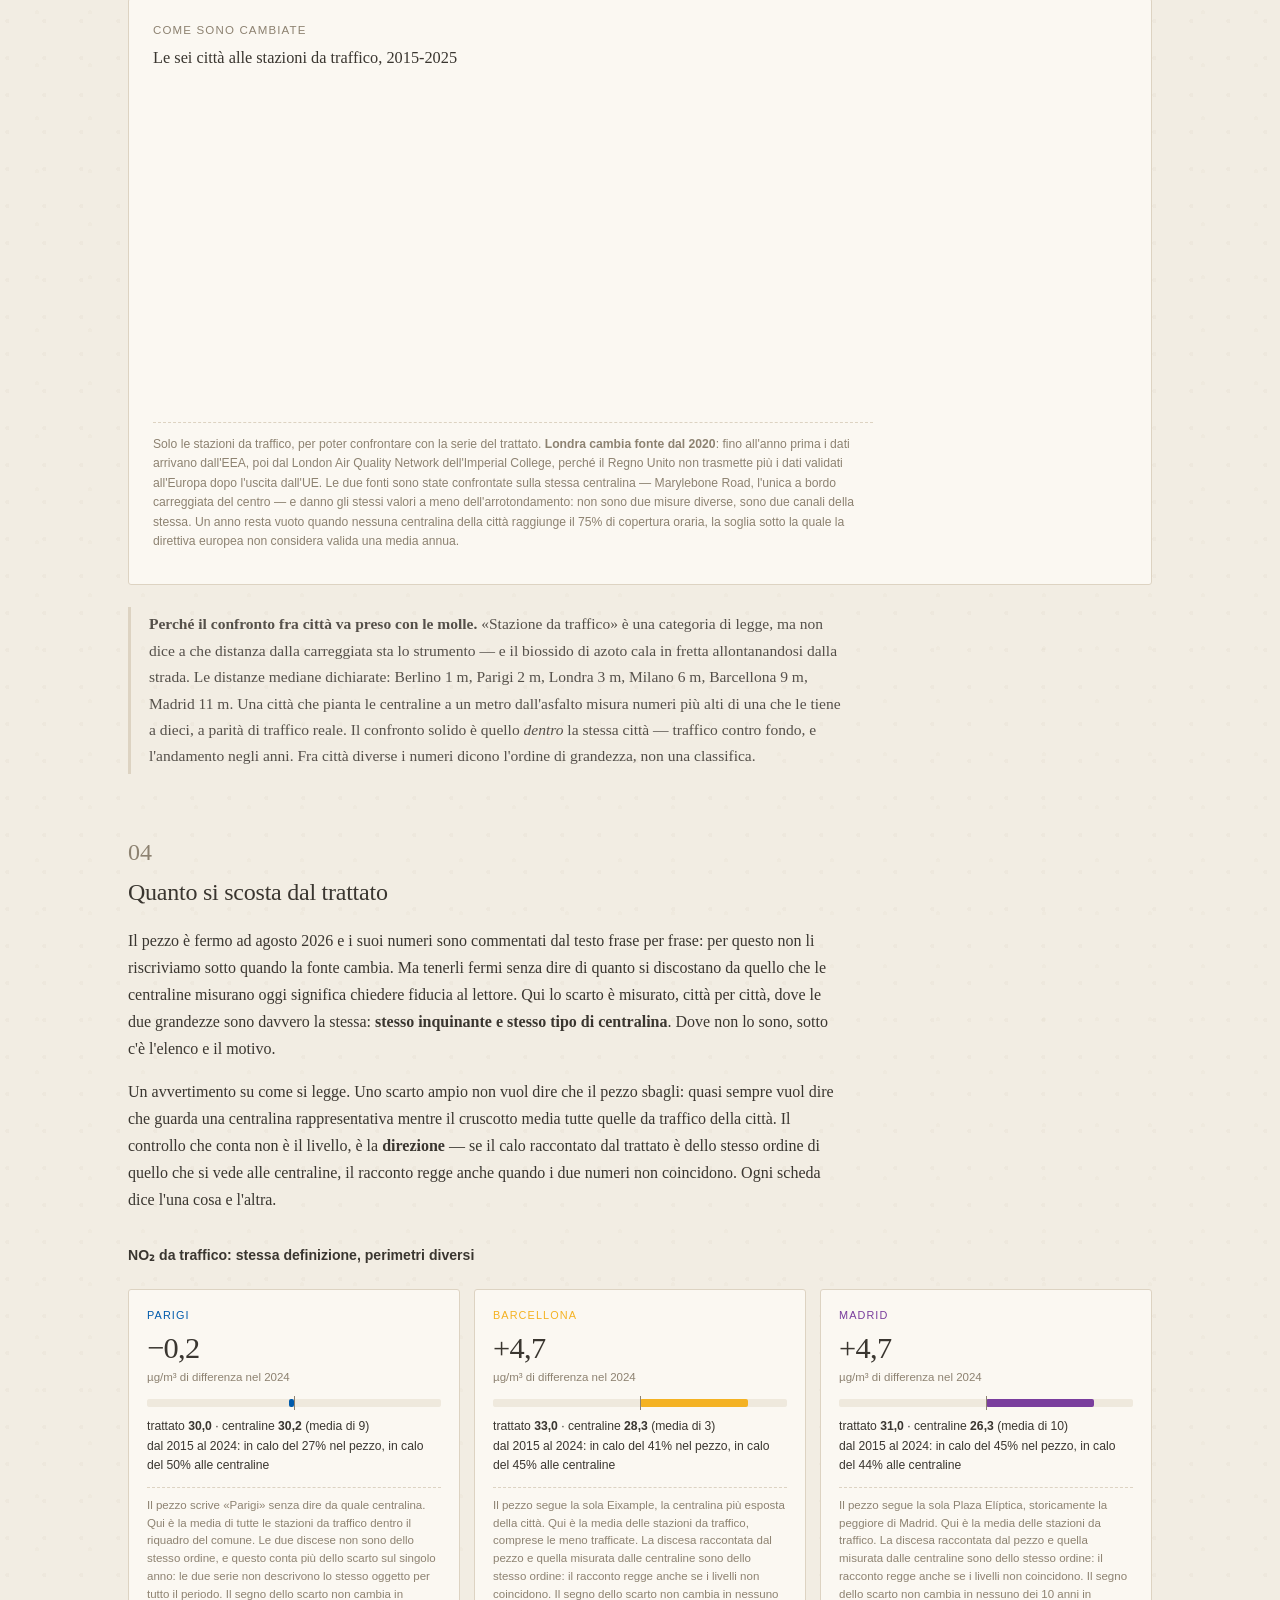
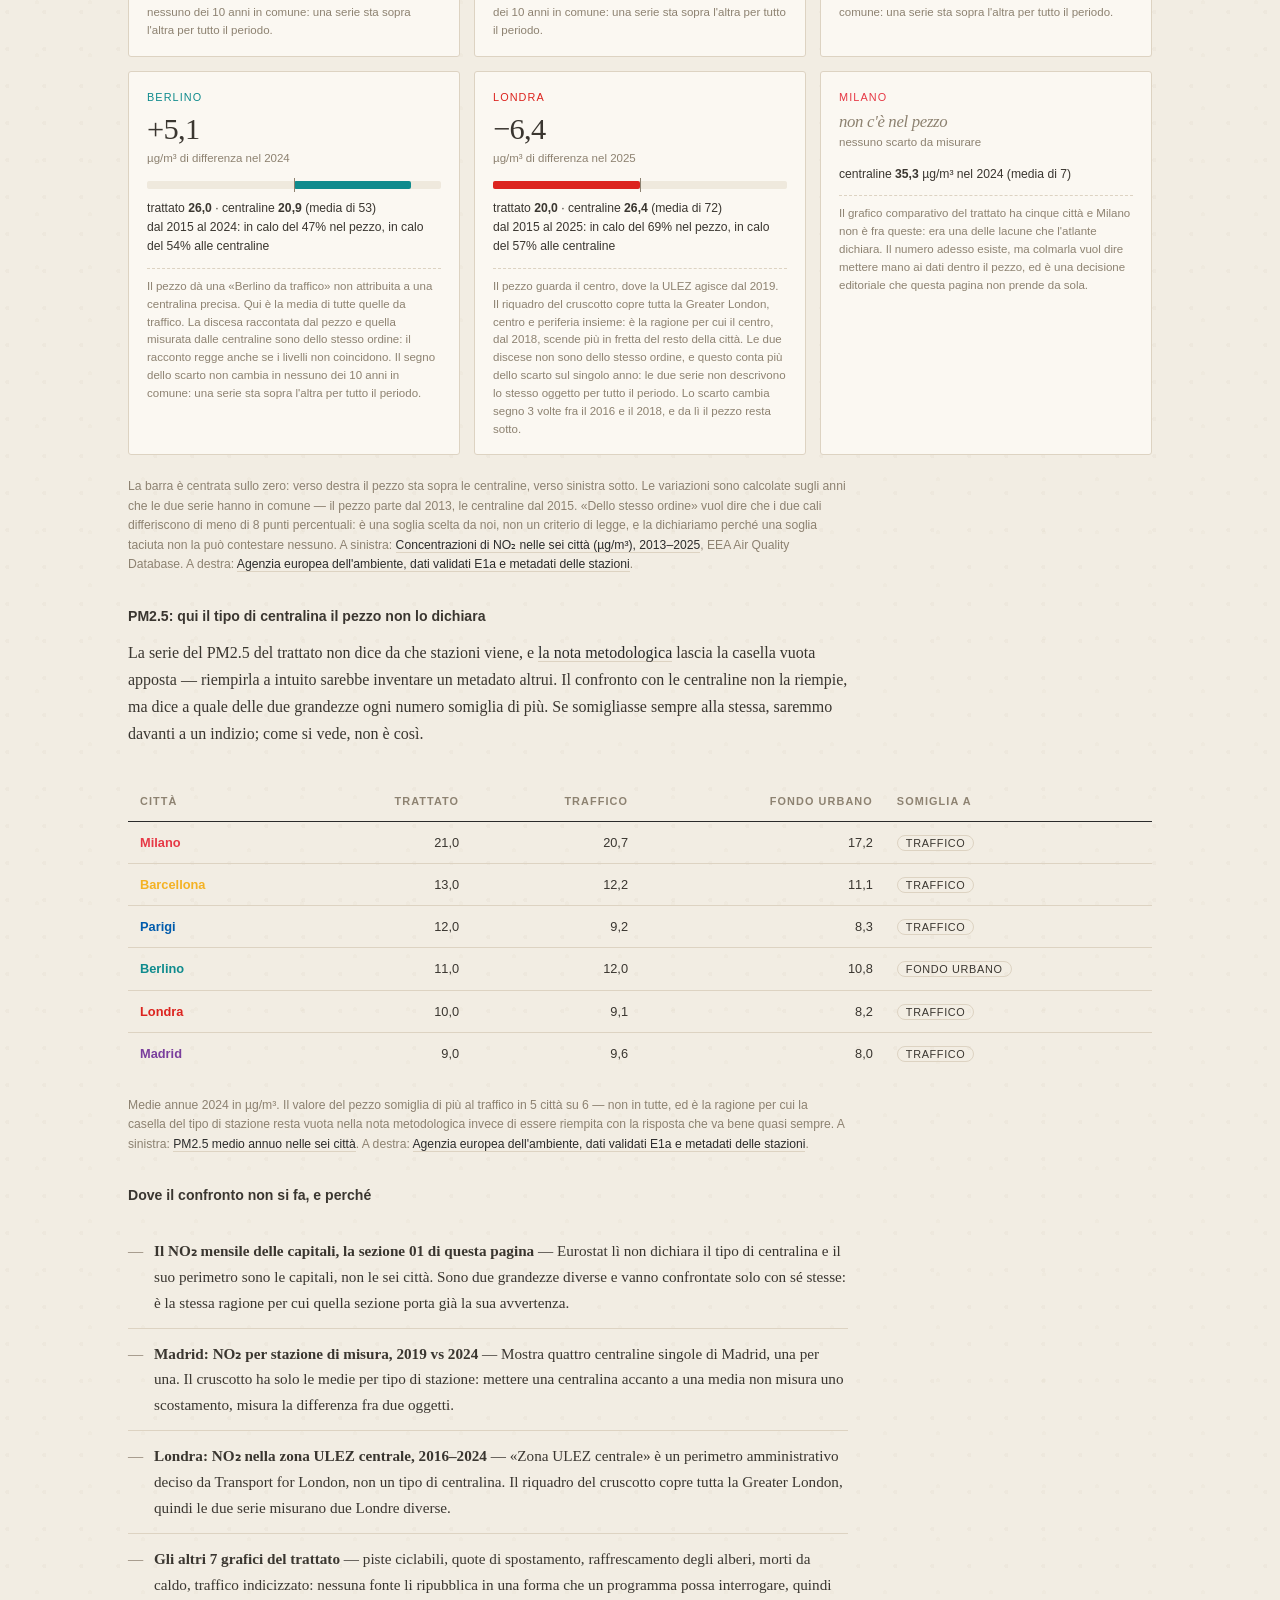
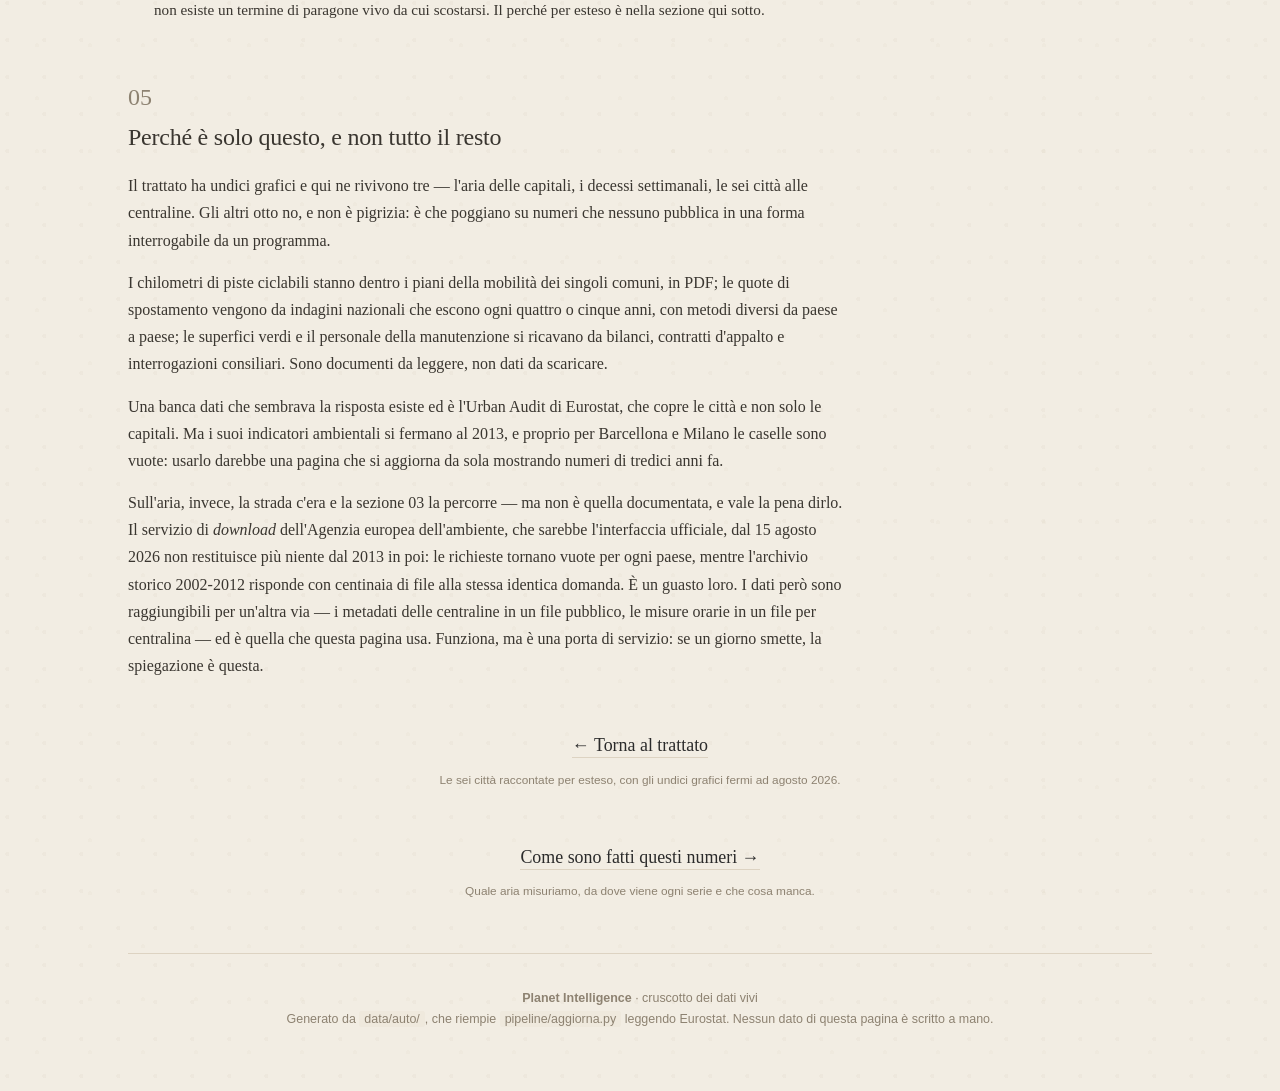
==== commit 4f27aae2: "Lo scostamento dal trattato, e la serie settimanale intera Il cruscotto guadagna una sezione (04) ch" ====
--- a/cruscotto.html
+++ b/cruscotto.html
@@ -23,6 +23,8 @@
     font-weight: 400; letter-spacing: -.01em; margin-bottom: 18px;
   }
   .testata .sommario { font-size: 1.05rem; color: #4a453d; max-width: 660px; }
+  .testata .sommario a { color: var(--inchiostro); text-decoration: none; border-bottom: 1px solid var(--riga); }
+  .testata .sommario a:hover { border-bottom-color: var(--inchiostro); }
 
   /* ---------- fascia dello stato ---------- */
   .stato-fascia {
@@ -109,6 +111,68 @@
     background: var(--inchiostro); color: var(--carta); border-color: var(--inchiostro);
   }
 
+  /* ---------- scostamento dal trattato ---------- */
+  .scarti {
+    display: grid; grid-template-columns: repeat(auto-fit, minmax(272px, 1fr));
+    gap: 14px; margin: 22px 0;
+  }
+  .scarto { padding: 16px 18px; }                      /* .scheda */
+  .scarto .chi {
+    font-family: var(--sans); font-size: .68rem; letter-spacing: .1em;
+    text-transform: uppercase;
+  }
+  .scarto .quanto { font-size: 1.9rem; line-height: 1.15; margin: 6px 0 2px; letter-spacing: -.02em; }
+  .scarto .quando { font-family: var(--sans); font-size: .72rem; color: var(--tenue); }
+  .scarto.assente .quanto { color: var(--tenue); font-size: 1.05rem; font-style: italic; }
+
+  /* la barra centrata sullo zero: a destra il pezzo sta sopra, a sinistra sotto */
+  .pista-zero {
+    position: relative; height: 8px; background: var(--carta-3);
+    border-radius: 2px; margin: 12px 0 10px;
+  }
+  .pista-zero::after {
+    content: ''; position: absolute; left: 50%; top: -3px; bottom: -3px;
+    border-left: 1px solid var(--tenue);
+  }
+  .pista-zero i { position: absolute; top: 0; bottom: 0; border-radius: 2px; }
+
+  .scarto .coppia {
+    font-family: var(--sans); font-size: .76rem; color: var(--testo); line-height: 1.6;
+  }
+  .scarto .coppia b { font-weight: 700; }
+  .scarto .perche {
+    font-family: var(--sans); font-size: .72rem; color: var(--tenue); line-height: 1.55;
+    border-top: 1px dashed var(--riga); margin-top: 11px; padding-top: 9px;
+  }
+
+  .tab-scarto {
+    width: 100%; border-collapse: collapse; font-family: var(--sans);
+    font-size: .8rem; margin: 20px 0 8px;
+  }
+  .tab-scarto th {
+    text-align: left; padding: 10px 12px; border-bottom: 1px solid var(--inchiostro);
+    font-size: .68rem; letter-spacing: .1em; text-transform: uppercase;
+    color: var(--tenue); font-weight: 600;
+  }
+  .tab-scarto td { padding: 11px 12px; border-bottom: 1px solid var(--riga); line-height: 1.5; }
+  .tab-scarto tr:last-child td { border-bottom: 0; }
+  .tab-scarto .num { text-align: right; font-variant-numeric: tabular-nums; }
+  .tab-scarto .somiglia {
+    font-size: .68rem; letter-spacing: .06em; text-transform: uppercase;
+    border: 1px solid var(--riga); border-radius: 999px; padding: 1px 8px;
+    white-space: nowrap;
+  }
+  .tab-scroll { overflow-x: auto; }
+
+  .nonconfr { list-style: none; margin: 18px 0 6px; max-width: 720px; }
+  .nonconfr li {
+    padding: 12px 0 12px 26px; border-bottom: 1px solid var(--riga);
+    position: relative; font-size: .95rem;
+  }
+  .nonconfr li:last-child { border-bottom: 0; }
+  .nonconfr li::before { content: '—'; position: absolute; left: 0; top: 12px; color: var(--tenue); }
+  .nonconfr b { font-weight: 700; }
+
   .caricamento { font-family: var(--sans); font-size: .85rem; color: var(--tenue); padding: 40px 0; text-align: center; }
   .errore {
     font-family: var(--sans); font-size: .85rem; color: var(--rosso);
@@ -126,11 +190,12 @@
     <span class="occhiello">Città vive · cruscotto</span>
     <h1>I dati che si aggiornano da soli</h1>
     <p class="sommario">
-      Il trattato è una fotografia dell'agosto 2026 e resta ferma. Due delle sue serie,
+      Il trattato è una fotografia dell'agosto 2026 e resta ferma. Tre delle sue serie,
       però, le fonti pubbliche le ripubblicano di continuo: qui si aggiornano da sole,
-      con un mese o poco più di ritardo sulla realtà. Sono le uniche due che si possono
-      tenere vive senza rileggere un documento a mano — e la pagina dice anche perché
-      tutte le altre non si possono.
+      con un mese o poco più di ritardo sulla realtà. Sono le uniche tre che si possono
+      tenere vive senza rileggere un documento a mano — la pagina dice anche perché tutte
+      le altre non si possono, e <a href="#sez-scostamento">di quanto i numeri fermi del
+      pezzo si discostano</a> da quelli che si muovono.
     </p>
     <div class="stato-fascia" id="fascia">
       <span class="caricamento">carico i dati…</span>
@@ -213,8 +278,9 @@
     <figure class="riquadro scheda">
       <figcaption>
         <p class="titolo-fig">Settimana per settimana</p>
-        <p class="occhio-fig">Scarto dall'atteso, in percentuale, dal 2024 a oggi</p>
+        <p class="occhio-fig" id="occhio-settimane"></p>
       </figcaption>
+      <div id="scelta-finestra" class="scelta"></div>
       <div class="tela"><canvas id="graficoSettimane"></canvas></div>
       <p class="didascalia" id="did-settimane"></p>
     </figure>
@@ -268,9 +334,50 @@
     <div class="avvertenza" id="avvertenza-bordo"></div>
   </section>
 
-  <!-- ═══ 4 · IL RESTO ═══ -->
+  <!-- ═══ 4 · SCOSTAMENTO DAL TRATTATO ═══ -->
+  <section class="sezione" id="sez-scostamento" hidden>
+    <span class="sez-num">04</span>
+    <h2>Quanto si scosta dal trattato</h2>
+    <p>
+      Il pezzo è fermo ad agosto 2026 e i suoi numeri sono commentati dal testo frase per
+      frase: per questo non li riscriviamo sotto quando la fonte cambia. Ma tenerli fermi
+      senza dire di quanto si discostano da quello che le centraline misurano oggi
+      significa chiedere fiducia al lettore. Qui lo scarto è misurato, città per città,
+      dove le due grandezze sono davvero la stessa: <strong>stesso inquinante e stesso tipo
+      di centralina</strong>. Dove non lo sono, sotto c'è l'elenco e il motivo.
+    </p>
+    <p>
+      Un avvertimento su come si legge. Uno scarto ampio non vuol dire che il pezzo sbagli:
+      quasi sempre vuol dire che guarda una centralina rappresentativa mentre il cruscotto
+      media tutte quelle da traffico della città. Il controllo che conta non è il livello,
+      è la <strong>direzione</strong> — se il calo raccontato dal trattato è dello stesso
+      ordine di quello che si vede alle centraline, il racconto regge anche quando i due
+      numeri non coincidono. Ogni scheda dice l'una cosa e l'altra.
+    </p>
+
+    <h3>NO₂ da traffico: stessa definizione, perimetri diversi</h3>
+    <div class="scarti" id="scarti-no2"></div>
+    <p class="didascalia" id="did-scarti" style="border-top:0;padding-top:0;max-width:720px"></p>
+
+    <h3>PM2.5: qui il tipo di centralina il pezzo non lo dichiara</h3>
+    <p>
+      La serie del PM2.5 del trattato non dice da che stazioni viene, e
+      <a href="metodo.html">la nota metodologica</a> lascia la casella vuota apposta —
+      riempirla a intuito sarebbe inventare un metadato altrui. Il confronto con le
+      centraline non la riempie, ma dice a quale delle due grandezze ogni numero somiglia
+      di più. Se somigliasse sempre alla stessa, saremmo davanti a un indizio; come si
+      vede, non è così.
+    </p>
+    <div class="tab-scroll"><table class="tab-scarto" id="tab-pm"></table></div>
+    <p class="didascalia" id="did-pm" style="border-top:0;padding-top:0;max-width:720px"></p>
+
+    <h3>Dove il confronto non si fa, e perché</h3>
+    <ul class="nonconfr" id="nonconfr"></ul>
+  </section>
+
+  <!-- ═══ 5 · IL RESTO ═══ -->
   <section class="sezione stretto" id="sez-resto" hidden>
-    <span class="sez-num">03</span>
+    <span class="sez-num">05</span>
     <h2>Perché è solo questo, e non tutto il resto</h2>
     <p>
       Il trattato ha undici grafici e qui ne rivivono tre — l'aria delle capitali, i decessi
@@ -291,14 +398,15 @@
       pagina che si aggiorna da sola mostrando numeri di tredici anni fa.
     </p>
     <p>
-      La strada giusta sarebbe il servizio di download dell'Agenzia europea dell'ambiente,
-      che copre tutte e sei le città — Londra compresa, che in Eurostat non c'è più — e
-      distingue le stazioni da traffico da quelle di fondo, cioè proprio la definizione che
-      usa il trattato. Provato il 15 agosto 2026: il servizio risponde, ma i dati dal 2013
-      in poi non ci sono. Le richieste tornano vuote per ogni paese, mentre l'archivio
-      storico 2002-2012 restituisce centinaia di file con la stessa identica domanda. È un
-      guasto loro, e finché dura non c'è modo di aggirarlo. Quando la fonte tornerà, queste
-      pagine potranno mostrare le sei città con i numeri giusti.
+      Sull'aria, invece, la strada c'era e la sezione 03 la percorre — ma non è quella
+      documentata, e vale la pena dirlo. Il servizio di <em>download</em> dell'Agenzia
+      europea dell'ambiente, che sarebbe l'interfaccia ufficiale, dal 15 agosto 2026 non
+      restituisce più niente dal 2013 in poi: le richieste tornano vuote per ogni paese,
+      mentre l'archivio storico 2002-2012 risponde con centinaia di file alla stessa
+      identica domanda. È un guasto loro. I dati però sono raggiungibili per un'altra via —
+      i metadati delle centraline in un file pubblico, le misure orarie in un file per
+      centralina — ed è quella che questa pagina usa. Funziona, ma è una porta di servizio:
+      se un giorno smette, la spiegazione è questa.
     </p>
   </section>
 
@@ -322,6 +430,9 @@
 </div>
 
 <script src="assets/vendor/chart.umd.js"></script>
+<!-- i numeri del trattato, per misurarne lo scostamento: è lo stesso file che
+     legge index.html, quindi le due pagine non possono raccontarsi cose diverse -->
+<script src="data/charts.js"></script>
 <script>
 /* ============================================================
    cruscotto.html — le due serie che si aggiornano da sole
@@ -571,39 +682,131 @@
       'Il 2022 resta l\'anno peggiore quasi ovunque. Fonte: <a href="' + d.url + '" target="_blank">' +
       d.fonte + '</a>, aggiornata al ' + (d.fonte_aggiornata || '—') + '.';
 
-    /* settimana per settimana, in percentuale: rende confrontabili province di taglia diversa */
-    var settimane = d.aree[0].serie.map(function (s) { return s.periodo; });
-    new Chart(document.getElementById('graficoSettimane'), {
-      type: 'line',
-      data: {
-        labels: settimane.map(function (p) { return p.replace('-W', ' · '); }),
-        datasets: d.aree.map(function (a) {
-          var per = {};
-          a.serie.forEach(function (s) { per[s.periodo] = s.eccesso_pct; });
-          return {
-            label: a.citta, borderColor: a.colore, backgroundColor: a.colore,
-            data: settimane.map(function (p) { return per[p] === undefined ? null : per[p]; }),
-            borderWidth: 1.5, pointRadius: 0, pointHoverRadius: 4, tension: .25, spanGaps: false
-          };
-        }).concat([{
-          label: 'atteso', data: settimane.map(function () { return 0; }),
-          borderColor: S.testo, borderWidth: 1, borderDash: [4, 4], pointRadius: 0, fill: false
-        }])
-      },
-      options: {
-        interaction: { mode: 'index', intersect: false },
-        scales: {
-          y: assi({ title: { display: true, text: '% sopra o sotto l\'atteso' },
-                    ticks: { callback: function (v) { return v > 0 ? '+' + v + '%' : v + '%'; } } }),
-          x: assi({ ticks: { maxRotation: 0, autoSkip: true, maxTicksLimit: 10 } })
+    /* Settimana per settimana, in percentuale: rende confrontabili province di
+       taglia diversa. Il file porta tutta la serie che esiste, ma non si può
+       mostrarla tutta per difetto: la prima ondata Covid arriva a
+       +483% a Madrid e schiaccia sull'asse tutto quello che è venuto dopo, cioè
+       proprio il segnale delle ondate di calore che questa sezione racconta.
+       Quindi due finestre e un interruttore, invece di un taglio deciso da noi:
+       chi cerca gli anni del Covid li trova, chi guarda le estati recenti li
+       vede. Il tutto costa 28 KB in rete, gzip — un terzo di Chart.js. */
+    var settimaneTutte = d.aree[0].serie.map(function (s) { return s.periodo; });
+    var primoAnno = parseInt(settimaneTutte[0].split('-')[0], 10);
+    var ultimoAnnoSerie = parseInt(settimaneTutte[settimaneTutte.length - 1].split('-')[0], 10);
+    var DA_RECENTE = Math.max(primoAnno, ultimoAnnoSerie - 2);
+    var DUE_FINESTRE = DA_RECENTE > primoAnno;
+    var graficoSettimane = null;
+
+    function disegnaSettimane(daAnno) {
+      var settimane = settimaneTutte.filter(function (p) {
+        return parseInt(p.split('-')[0], 10) >= daAnno;
+      });
+      if (graficoSettimane) graficoSettimane.destroy();
+      graficoSettimane = new Chart(document.getElementById('graficoSettimane'), {
+        type: 'line',
+        data: {
+          labels: settimane.map(function (p) { return p.replace('-W', ' · '); }),
+          datasets: d.aree.map(function (a) {
+            var per = {};
+            a.serie.forEach(function (s) { per[s.periodo] = s.eccesso_pct; });
+            return {
+              label: a.citta, borderColor: a.colore, backgroundColor: a.colore,
+              data: settimane.map(function (p) { return per[p] === undefined ? null : per[p]; }),
+              borderWidth: 1.5, pointRadius: 0, pointHoverRadius: 4, tension: .25, spanGaps: false
+            };
+          }).concat([{
+            label: 'atteso', data: settimane.map(function () { return 0; }),
+            borderColor: S.testo, borderWidth: 1, borderDash: [4, 4], pointRadius: 0, fill: false
+          }])
+        },
+        options: {
+          interaction: { mode: 'index', intersect: false },
+          scales: {
+            y: assi({ title: { display: true, text: '% sopra o sotto l\'atteso' },
+                      ticks: { callback: function (v) { return v > 0 ? '+' + v + '%' : v + '%'; } } }),
+            x: assi({ ticks: { maxRotation: 0, autoSkip: true, maxTicksLimit: 10 } })
+          }
         }
-      }
+      });
+
+      document.getElementById('occhio-settimane').textContent =
+        'Scarto dall\'atteso, in percentuale, dal ' + daAnno + ' a oggi';
+
+      /* Il picco della finestra mostrata, cercato nei dati. Si guarda anche se è
+         una settimana isolata: un massimo che sta in piedi da solo, con le
+         settimane accanto tranquille, ha due spiegazioni possibili — un evento
+         breve e violento, oppure un lotto di registrazioni arretrate finite
+         tutte in una casella. Questa pagina non può distinguerle, e allora lo
+         dice invece di lasciar credere alla prima. */
+      var picco = null;
+      d.aree.forEach(function (a) {
+        a.serie.forEach(function (s, i) {
+          if (s.anno >= daAnno && s.eccesso_pct !== null &&
+              (!picco || s.eccesso_pct > picco.v)) {
+            var vicine = [a.serie[i - 1], a.serie[i + 1]].filter(Boolean)
+              .map(function (x) { return x.eccesso_pct; })
+              .filter(function (x) { return x !== null; });
+            picco = { v: s.eccesso_pct, citta: a.citta, quando: s.periodo,
+                      provvisorio: s.provvisorio,
+                      isolata: vicine.length > 0 && Math.max.apply(null, vicine) < s.eccesso_pct / 2 };
+          }
+        });
+      });
+
+      document.getElementById('did-settimane').innerHTML =
+        'In percentuale invece che in numero assoluto, altrimenti la comunità di Madrid — che ha ' +
+        'molti più abitanti del dipartimento di Parigi — sembrerebbe sempre la più colpita. ' +
+        'La riga tratteggiata sullo zero è la media ' + d.baseline.da + '-' + d.baseline.a + '. ' +
+        'Le ultime settimane sono provvisorie e tendono a salire quando arrivano le ' +
+        'registrazioni mancanti. ' +
+        (picco
+          ? 'Il punto più alto di questa vista è ' + picco.citta + ' nella settimana ' +
+            picco.quando.split('-W')[1].replace(/^0/, '') + ' del ' + picco.quando.split('-')[0] +
+            ', a ' + num(picco.v, 0) + '% sopra l\'atteso' +
+            (picco.provvisorio ? ', su un dato ancora provvisorio' : '') + '. ' +
+            (picco.isolata
+              ? '<strong>È una settimana isolata</strong> — quelle accanto stanno molto più in ' +
+                'basso — e una punta così può essere un evento breve e violento oppure un lotto ' +
+                'di registrazioni arretrate finite tutte in una casella. Da qui non si distingue: ' +
+                'lo dirà la settimana che arriva, o la revisione della fonte. '
+              : '')
+          : '') +
+        /* la spiegazione vale solo se la serie comincia davvero dove finisce la
+           baseline: dirlo di un anno qualsiasi sarebbe una ragione inventata */
+        (primoAnno === d.baseline.a + 1
+          ? 'La serie comincia nel ' + primoAnno + ': gli anni ' + d.baseline.da + '-' +
+            d.baseline.a + ' non ci sono perché sono quelli che fanno da riferimento, e non ' +
+            'si confrontano con sé stessi. '
+          : 'La serie comincia nel ' + primoAnno + '. ') +
+        (DUE_FINESTRE
+          ? '<strong>Perché due finestre.</strong> La prima ondata di Covid, nella primavera ' +
+            'del 2020, sta su un altro ordine di grandezza: lasciandola nella vista ' +
+            'predefinita l\'asse si allunga fino a cinque volte l\'atteso e le estati recenti ' +
+            '— il segnale di cui parla questa sezione — diventano una striscia piatta attorno ' +
+            'allo zero. Il taglio è nella vista, non nel dato: gli anni del Covid sono a un ' +
+            'clic, non spariti.'
+          : '');
+    }
+
+    var sceltaFinestra = document.getElementById('scelta-finestra');
+    /* due bottoni che mostrano la stessa cosa sono peggio di nessun bottone:
+       succede finché un repo ha ancora la serie tagliata al 2024, cioè fino
+       al primo giro della sua Action. Allora l'interruttore non compare. */
+    (DA_RECENTE <= primoAnno ? [{ da: primoAnno, testo: '' }] :
+    [{ da: DA_RECENTE, testo: 'Ultimi tre anni' },
+     { da: primoAnno,  testo: 'Tutta la serie, dal ' + primoAnno + ' (col Covid)' }
+    ]).filter(function (f) { return f.testo; }).forEach(function (f, i) {
+      var b = document.createElement('button');
+      b.textContent = f.testo;
+      b.setAttribute('aria-pressed', i === 0 ? 'true' : 'false');
+      b.onclick = function () {
+        [].forEach.call(sceltaFinestra.children, function (x) { x.setAttribute('aria-pressed', 'false'); });
+        b.setAttribute('aria-pressed', 'true');
+        disegnaSettimane(f.da);
+      };
+      sceltaFinestra.appendChild(b);
     });
-    document.getElementById('did-settimane').innerHTML =
-      'In percentuale invece che in numero assoluto, altrimenti la comunità di Madrid — che ha ' +
-      'molti più abitanti del dipartimento di Parigi — sembrerebbe sempre la più colpita. ' +
-      'La riga tratteggiata sullo zero è la media ' + d.baseline.da + '-' + d.baseline.a + '. ' +
-      'Le ultime settimane sono provvisorie e tendono a salire quando arrivano le registrazioni mancanti.';
+    disegnaSettimane(DA_RECENTE);
 
     document.getElementById('assenti-morti').innerHTML =
       '<strong>Chi non c\'è:</strong> ' + d.assenti.join(', ') +
@@ -799,6 +1002,235 @@
       'non una classifica.';
   }
 
+  /* ============================ lo scostamento dal trattato */
+
+  /* Le coppie confrontabili sono dichiarate qui a mano, e solo quelle: dire
+     che una serie del pezzo guarda la stessa grandezza di una serie viva è un
+     giudizio editoriale, non una cosa che si deduce dai file. I NUMERI invece
+     non stanno qui — si leggono da data/charts.js e da data/auto/, cioè dalle
+     due fonti che il pannello confronta. Se uno dei due lati cambia, lo scarto
+     cambia da solo; se qualcuno aggiunge una città al pezzo, va aggiunta qui. */
+  var CONFRONTI_NO2 = [
+    { serie: 'Parigi', citta: 'Parigi',
+      perche: 'Il pezzo scrive «Parigi» senza dire da quale centralina. Qui è la media di ' +
+              'tutte le stazioni da traffico dentro il riquadro del comune.' },
+    { serie: 'Barcellona (Eixample)', citta: 'Barcellona',
+      perche: 'Il pezzo segue la sola Eixample, la centralina più esposta della città. ' +
+              'Qui è la media delle stazioni da traffico, comprese le meno trafficate.' },
+    { serie: 'Madrid (Plaza Elíptica)', citta: 'Madrid',
+      perche: 'Il pezzo segue la sola Plaza Elíptica, storicamente la peggiore di Madrid. ' +
+              'Qui è la media delle stazioni da traffico.' },
+    { serie: 'Berlino (traffico)', citta: 'Berlino',
+      perche: 'Il pezzo dà una «Berlino da traffico» non attribuita a una centralina ' +
+              'precisa. Qui è la media di tutte quelle da traffico.' },
+    { serie: 'Londra (centro)', citta: 'Londra',
+      perche: 'Il pezzo guarda il centro, dove la ULEZ agisce dal 2019. Il riquadro del ' +
+              'cruscotto copre tutta la Greater London, centro e periferia insieme: è la ' +
+              'ragione per cui il centro, dal 2018, scende più in fretta del resto della città.' }
+  ];
+
+  /* i grafici del trattato che un riscontro vivo ce l'hanno, ma non confrontabile */
+  var NON_CONFRONTABILI = [
+    { chart: 'madridAir',
+      perche: 'Mostra quattro centraline singole di Madrid, una per una. Il cruscotto ha ' +
+              'solo le medie per tipo di stazione: mettere una centralina accanto a una ' +
+              'media non misura uno scostamento, misura la differenza fra due oggetti.' },
+    { chart: 'ulezChart',
+      perche: '«Zona ULEZ centrale» è un perimetro amministrativo deciso da Transport for ' +
+              'London, non un tipo di centralina. Il riquadro del cruscotto copre tutta la ' +
+              'Greater London, quindi le due serie misurano due Londre diverse.' }
+  ];
+
+  var SOGLIA_ORDINE = 8;   /* punti percentuali: vedi il commento nelle schede */
+
+  function disegnaScostamento(d) {
+    var CV = window.CITTA_VIVE;
+    if (!CV || !CV.charts) {
+      console.warn('[cruscotto] data/charts.js non caricato: niente scostamento');
+      return;
+    }
+    var CH = CV.charts;
+
+    function vivo(nomeCitta, inq, tipo) {
+      var c = d.citta.filter(function (x) { return x.nome === nomeCitta; })[0];
+      return c ? (c.misure[inq] || {})[tipo] || null : null;
+    }
+    function coloreCitta(nomeCitta) {
+      var c = d.citta.filter(function (x) { return x.nome === nomeCitta; })[0];
+      return c ? c.colore : S.testo;
+    }
+    /* il pezzo tiene gli anni nelle etichette, il cruscotto in un campo suo:
+       questa funzione è l'unico punto in cui le due forme si toccano */
+    function dalTrattato(chart, nomeSerie) {
+      var s = chart.serie.filter(function (x) { return x.nome === nomeSerie; })[0];
+      if (!s) return {};
+      var per = {};
+      chart.etichette.forEach(function (e, i) {
+        if (s.dati[i] !== null && s.dati[i] !== undefined) per[parseInt(e, 10)] = s.dati[i];
+      });
+      return per;
+    }
+    function daiVivi(m) {
+      var per = {};
+      if (m) m.serie.forEach(function (p) { if (p.valore !== null) per[p.anno] = p.valore; });
+      return per;
+    }
+
+    /* --------- NO₂ da traffico --------- */
+    var righe = CONFRONTI_NO2.map(function (cf) {
+      var m = vivo(cf.citta, 'NO2', 'traffico');
+      var T = dalTrattato(CH.no2Chart, cf.serie), L = daiVivi(m);
+      var comuni = Object.keys(T).map(Number).filter(function (a) { return L[a] !== undefined; }).sort();
+      if (!comuni.length) return null;
+      var ultimo = comuni[comuni.length - 1], primo = comuni[0];
+      /* il segno dello scarto: se non cambia mai, le due serie stanno una
+         sopra l'altra per tutto il periodo e la differenza è di livello.
+         Se cambia, e soprattutto quante volte, la differenza è d'altro. */
+      var segni = comuni.map(function (a) { return T[a] >= L[a] ? 1 : -1; });
+      var svolte = [];
+      for (var i = 1; i < segni.length; i++) if (segni[i] !== segni[i - 1]) svolte.push(comuni[i]);
+      return {
+        nome: cf.citta, colore: coloreCitta(cf.citta), perche: cf.perche,
+        stazioni: m && m.stazioni, anno: ultimo, primo: primo,
+        trattato: T[ultimo], vivo: L[ultimo], scarto: T[ultimo] - L[ultimo],
+        caloT: (T[ultimo] / T[primo] - 1) * 100,
+        caloL: (L[ultimo] / L[primo] - 1) * 100,
+        anniComuni: comuni.length, svolte: svolte, sopraAllaFine: segni[segni.length - 1] > 0
+      };
+    }).filter(Boolean);
+
+    var maxScarto = Math.max.apply(null, righe.map(function (r) { return Math.abs(r.scarto); }));
+
+    var schede = righe.map(function (r) {
+      var largh = maxScarto ? Math.abs(r.scarto) / maxScarto * 50 : 0;
+      var lato = r.scarto >= 0 ? 'left:50%' : 'right:50%';
+      /* SOGLIA_ORDINE è una scelta nostra, non un criterio di legge: sotto gli
+         8 punti percentuali diciamo che i due cali raccontano la stessa cosa.
+         È dichiarata nella didascalia, perché una soglia taciuta è una soglia
+         che nessuno può contestare. */
+      var direzione = Math.abs(r.caloT - r.caloL) <= SOGLIA_ORDINE
+        ? 'La discesa raccontata dal pezzo e quella misurata dalle centraline sono dello ' +
+          'stesso ordine: il racconto regge anche se i livelli non coincidono.'
+        : 'Le due discese non sono dello stesso ordine, e questo conta più dello scarto ' +
+          'sul singolo anno: le due serie non descrivono lo stesso oggetto per tutto il periodo.';
+      var segno = !r.svolte.length
+        ? 'Il segno dello scarto non cambia in nessuno dei ' + r.anniComuni + ' anni in comune: ' +
+          'una serie sta sopra l\'altra per tutto il periodo.'
+        : r.svolte.length === 1
+          ? 'Lo scarto cambia segno nel ' + r.svolte[0] + '.'
+          : 'Lo scarto cambia segno ' + r.svolte.length + ' volte fra il ' + r.svolte[0] +
+            ' e il ' + r.svolte[r.svolte.length - 1] + ', e da lì il pezzo resta ' +
+            (r.sopraAllaFine ? 'sopra' : 'sotto') + '.';
+      /* i cali sono numeri negativi: si dice che sono cali, non si stampa un meno */
+      function andamento(v) {
+        return (v <= 0 ? 'in calo del ' : 'in aumento del ') + num(Math.abs(v), 0) + '%';
+      }
+      return '<div class="scarto scheda">' +
+        '<div class="chi" style="color:' + r.colore + '">' + esc(r.nome) + '</div>' +
+        '<div class="quanto">' + (r.scarto >= 0 ? '+' : '−') + num(Math.abs(r.scarto), 1) + '</div>' +
+        '<div class="quando">µg/m³ di differenza nel ' + r.anno + '</div>' +
+        '<div class="pista-zero"><i style="' + lato + ';width:' + largh + '%;background:' + r.colore + '"></i></div>' +
+        '<div class="coppia">trattato <b>' + num(r.trattato, 1) + '</b> · centraline <b>' +
+          num(r.vivo, 1) + '</b>' + (r.stazioni ? ' (media di ' + r.stazioni + ')' : '') + '<br>' +
+          'dal ' + r.primo + ' al ' + r.anno + ': ' + andamento(r.caloT) + ' nel pezzo, ' +
+          andamento(r.caloL) + ' alle centraline</div>' +
+        '<div class="perche">' + esc(r.perche) + ' ' + direzione + ' ' + segno + '</div>' +
+      '</div>';
+    });
+
+    /* Milano nel grafico del pezzo non c'è: è una lacuna dichiarata nell'atlante,
+       e adesso che il numero esiste dirlo è più onesto che tacerlo */
+    var mi = vivo('Milano', 'NO2', 'traffico');
+    if (mi && !CONFRONTI_NO2.some(function (c) { return c.citta === 'Milano'; })) {
+      var ultimoMi = mi.serie.filter(function (p) { return p.valore !== null; }).pop();
+      schede.push('<div class="scarto scheda assente">' +
+        '<div class="chi" style="color:' + coloreCitta('Milano') + '">Milano</div>' +
+        '<div class="quanto">non c\'è nel pezzo</div>' +
+        '<div class="quando">nessuno scarto da misurare</div>' +
+        '<div class="coppia" style="margin-top:12px">centraline <b>' + num(ultimoMi.valore, 1) +
+          '</b> µg/m³ nel ' + ultimoMi.anno + ' (media di ' + mi.stazioni + ')</div>' +
+        '<div class="perche">Il grafico comparativo del trattato ha cinque città e Milano ' +
+          'non è fra queste: era una delle lacune che l\'atlante dichiara. Il numero adesso ' +
+          'esiste, ma colmarla vuol dire mettere mano ai dati dentro il pezzo, ed è una ' +
+          'decisione editoriale che questa pagina non prende da sola.</div>' +
+      '</div>');
+    }
+    document.getElementById('scarti-no2').innerHTML = schede.join('');
+
+    document.getElementById('did-scarti').innerHTML =
+      'La barra è centrata sullo zero: verso destra il pezzo sta sopra le centraline, verso ' +
+      'sinistra sotto. Le variazioni sono calcolate sugli anni che le due serie hanno in ' +
+      'comune — il pezzo parte dal 2013, le centraline dal ' + d.anni[0] + '. ' +
+      '«Dello stesso ordine» vuol dire che i due cali differiscono di meno di ' +
+      SOGLIA_ORDINE + ' punti percentuali: è una soglia scelta da noi, non un criterio di ' +
+      'legge, e la dichiariamo perché una soglia taciuta non la può contestare nessuno. ' +
+      'A sinistra: <a href="index.html">' + esc(CH.no2Chart.titolo) + '</a>, ' +
+      esc(CH.no2Chart.fonte.split(';')[0]) + '. A destra: <a href="' + d.url +
+      '" target="_blank">' + esc(d.fonte) + '</a>.';
+
+    /* --------- PM2.5, dove il tipo di stazione non è dichiarato --------- */
+    var pm = CH.milanAirChart;
+    var ANNO_PM = 2024;   /* l'anno lo dichiara la didascalia del grafico nel pezzo */
+    var serPM = pm.serie[0];
+    var rPM = pm.etichette.map(function (nome, i) {
+      var t = daiVivi(vivo(nome, 'PM2.5', 'traffico'))[ANNO_PM];
+      var f = daiVivi(vivo(nome, 'PM2.5', 'fondo urbano'))[ANNO_PM];
+      if (t === undefined || f === undefined) return null;
+      var v = serPM.dati[i];
+      return { nome: nome, colore: coloreCitta(nome), v: v, t: t, f: f,
+               somiglia: Math.abs(v - t) <= Math.abs(v - f) ? 'traffico' : 'fondo urbano' };
+    }).filter(Boolean);
+
+    document.getElementById('tab-pm').innerHTML =
+      '<thead><tr><th>Città</th><th class="num">Trattato</th><th class="num">Traffico</th>' +
+      '<th class="num">Fondo urbano</th><th>Somiglia a</th></tr></thead><tbody>' +
+      rPM.map(function (r) {
+        return '<tr><td><strong style="color:' + r.colore + '">' + esc(r.nome) + '</strong></td>' +
+          '<td class="num">' + num(r.v, 1) + '</td>' +
+          '<td class="num">' + num(r.t, 1) + '</td>' +
+          '<td class="num">' + num(r.f, 1) + '</td>' +
+          '<td><span class="somiglia">' + r.somiglia + '</span></td></tr>';
+      }).join('') + '</tbody>';
+
+    var quanteTraffico = rPM.filter(function (r) { return r.somiglia === 'traffico'; }).length;
+    document.getElementById('did-pm').innerHTML =
+      'Medie annue ' + ANNO_PM + ' in µg/m³. Il valore del pezzo somiglia di più al traffico ' +
+      'in ' + quanteTraffico + ' città su ' + rPM.length + ' — non in tutte, ed è la ragione ' +
+      'per cui la casella del tipo di stazione resta vuota nella nota metodologica invece di ' +
+      'essere riempita con la risposta che va bene quasi sempre. ' +
+      'A sinistra: <a href="index.html">' + esc(pm.titolo) + '</a>. A destra: <a href="' +
+      d.url + '" target="_blank">' + esc(d.fonte) + '</a>.';
+
+    /* --------- dove il confronto non si fa --------- */
+    var voci = NON_CONFRONTABILI.filter(function (n) { return CH[n.chart]; }).map(function (n) {
+      return '<li><b>' + esc(CH[n.chart].titolo) + '</b> — ' + esc(n.perche) + '</li>';
+    });
+    voci.unshift('<li><b>Il NO₂ mensile delle capitali, la sezione 01 di questa pagina</b> — ' +
+      'Eurostat lì non dichiara il tipo di centralina e il suo perimetro sono le capitali, ' +
+      'non le sei città. Sono due grandezze diverse e vanno confrontate solo con sé stesse: ' +
+      'è la stessa ragione per cui quella sezione porta già la sua avvertenza.</li>');
+    /* due grafici del pezzo hanno un riscontro misurato — il NO₂ e il PM2.5 —
+       e si contano i grafici, non le città che ci stanno dentro */
+    var restanti = Object.keys(CH).length - 2 - NON_CONFRONTABILI.length;
+    voci.push('<li><b>Gli altri ' + restanti + ' grafici del trattato</b> — piste ciclabili, ' +
+      'quote di spostamento, raffrescamento degli alberi, morti da caldo, traffico ' +
+      'indicizzato: nessuna fonte li ripubblica in una forma che un programma possa ' +
+      'interrogare, quindi non esiste un termine di paragone vivo da cui scostarsi. ' +
+      'Il perché per esteso è nella sezione qui sotto.</li>');
+    document.getElementById('nonconfr').innerHTML = voci.join('');
+
+    document.getElementById('sez-scostamento').hidden = false;
+
+    /* chi arriva dal trattato porta l'ancora nell'indirizzo, ma quando il
+       browser la legge questa sezione è ancora nascosta e lui non ha dove
+       andare: lo si porta qui a mano, adesso che c'è qualcosa da vedere */
+    if (location.hash === '#sez-scostamento') {
+      document.getElementById('sez-scostamento').scrollIntoView();
+    }
+    console.log('[cruscotto] scostamento: ' + righe.length + ' città sul NO₂, ' +
+                rPM.length + ' sul PM2.5');
+  }
+
   /* ========================================================= avvio */
   Promise.all([carica('manifest.json'), carica('aria.json'), carica('mortalita.json')])
     .then(function (r) {
@@ -810,7 +1242,12 @@
                   ', decessi fino a ' + r[2].ultimo_periodo);
       /* le sei città arrivano da una pipeline separata: se non c'è ancora,
          la sezione resta nascosta e il resto della pagina funziona lo stesso */
-      return carica('aria-citta.json').then(disegnaCitta).catch(function (e) {
+      return carica('aria-citta.json').then(function (c) {
+        disegnaCitta(c);
+        /* lo scostamento poggia sulle sei città: se quelle non ci sono,
+           non c'è niente da cui scostarsi e la sezione resta nascosta */
+        disegnaScostamento(c);
+      }).catch(function (e) {
         console.warn('[cruscotto] sei città non disponibili:', e.message);
       });
     })
--- a/assets/stile.css
+++ b/assets/stile.css
@@ -97,6 +97,15 @@
 .stato-stimato     .badge-tag { background: #e6e5ef; color: #4b4a76; }
 .badge-nota { display: block; margin-top: 6px; font-style: italic; opacity: .9; }
 
+/* rimando al riscontro vivo: un link, mai un numero. Il numero che si
+   muove sta sul cruscotto, perché qui il testo commenta quello fermo. */
+.badge-riscontro {
+  display: block; margin-top: 7px; color: var(--tenue);
+  text-decoration: underline; text-decoration-color: var(--riga);
+  text-underline-offset: 3px;
+}
+.badge-riscontro:hover { color: var(--inchiostro); text-decoration-color: var(--inchiostro); }
+
 /* su fondo scuro il badge si schiarisce */
 .green-section .data-badge,
 .lessons .data-badge {
@@ -104,6 +113,12 @@
 }
 .green-section .badge-nota,
 .lessons .badge-nota { opacity: .8; }
+.green-section .badge-riscontro,
+.lessons .badge-riscontro {
+  color: var(--su-scuro-tenue); text-decoration-color: var(--riga-scura);
+}
+.green-section .badge-riscontro:hover,
+.lessons .badge-riscontro:hover { color: #fff; text-decoration-color: #fff; }
 
 /* ---------- passaggio fra le due pagine ---------- */
 .ponte {
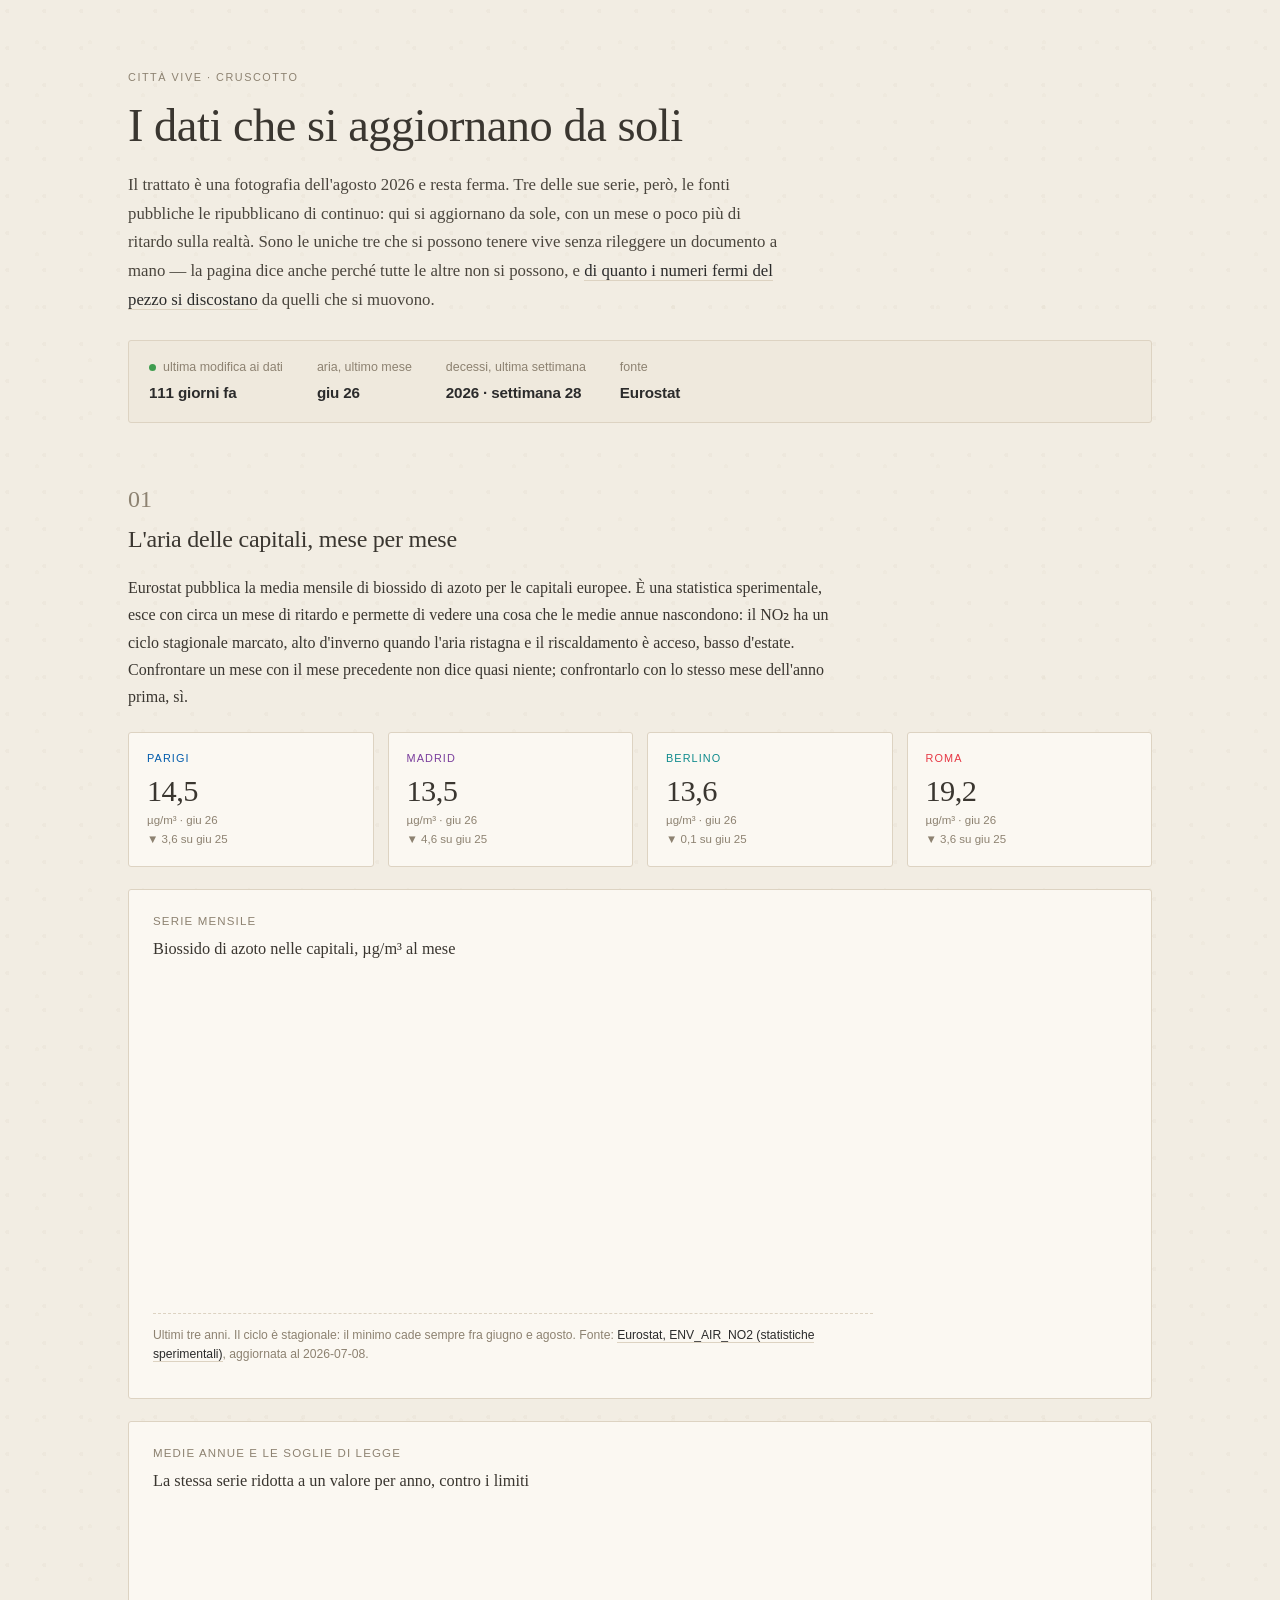
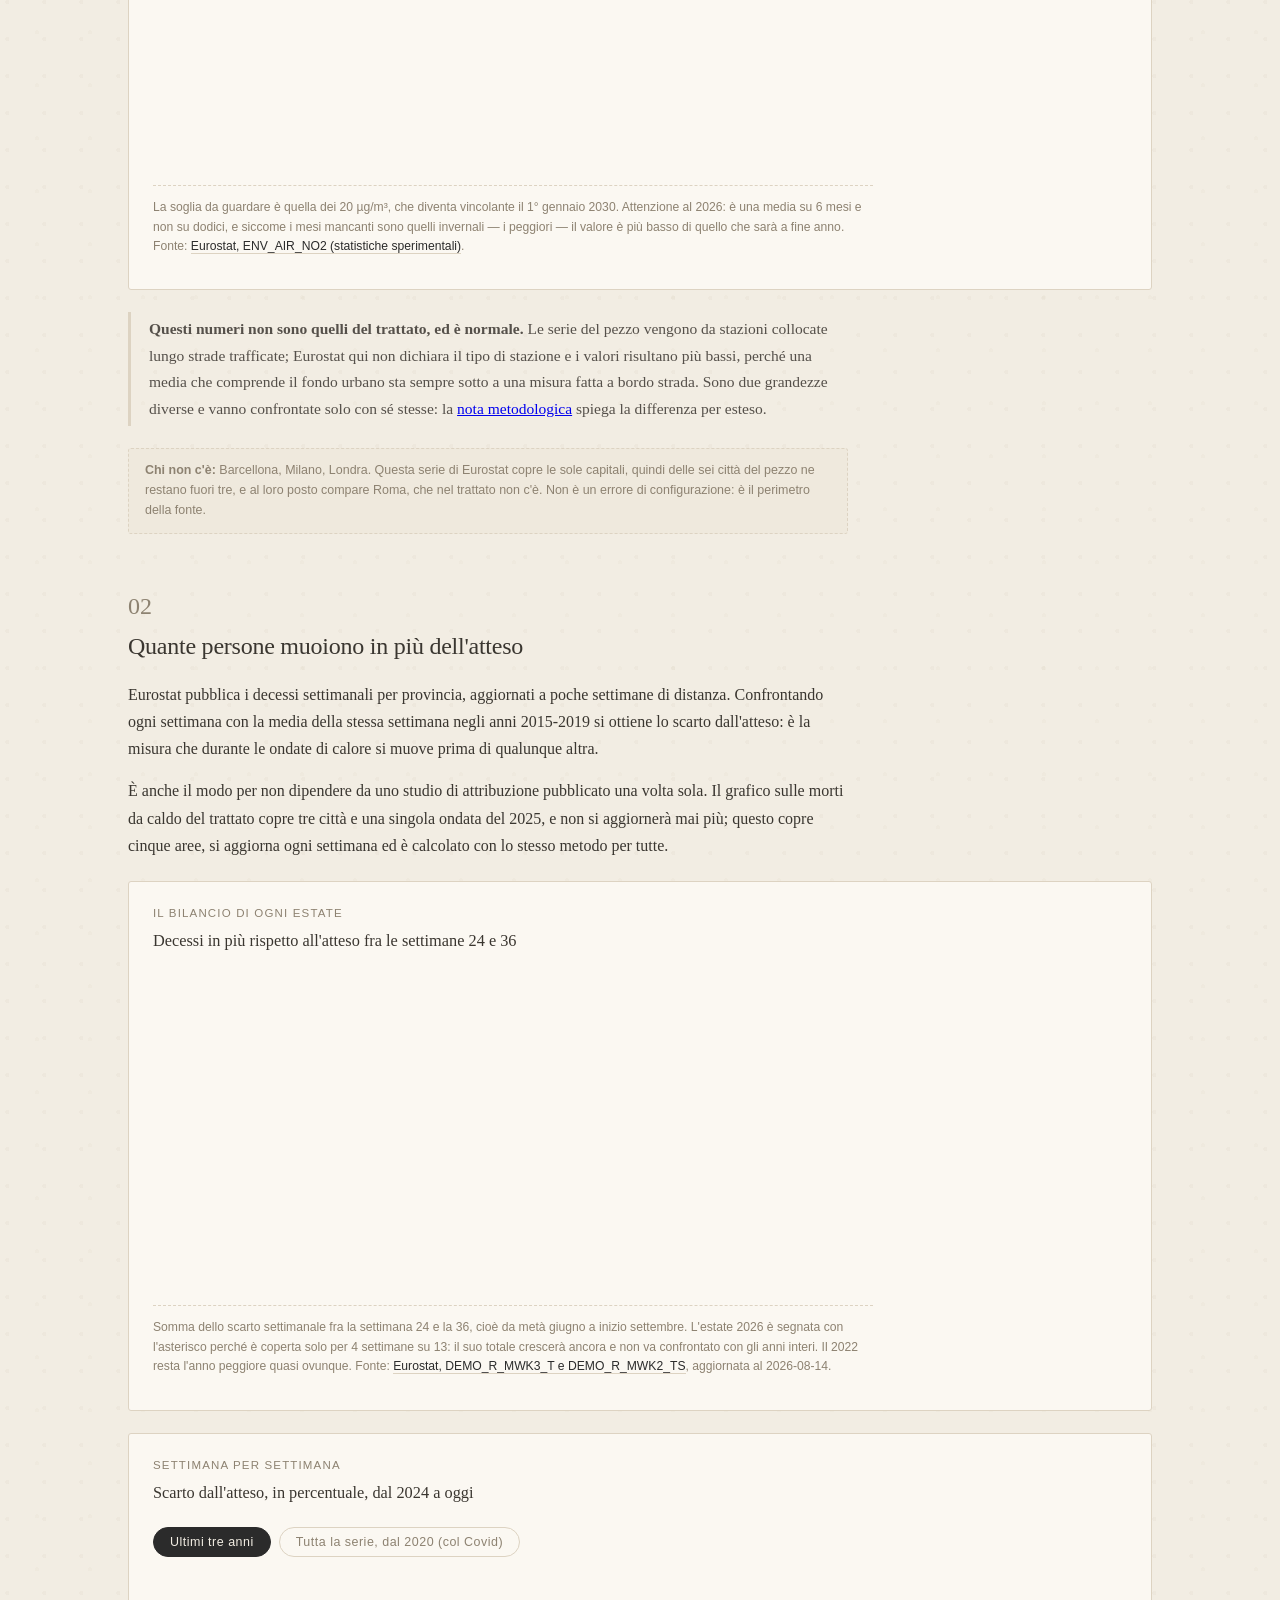
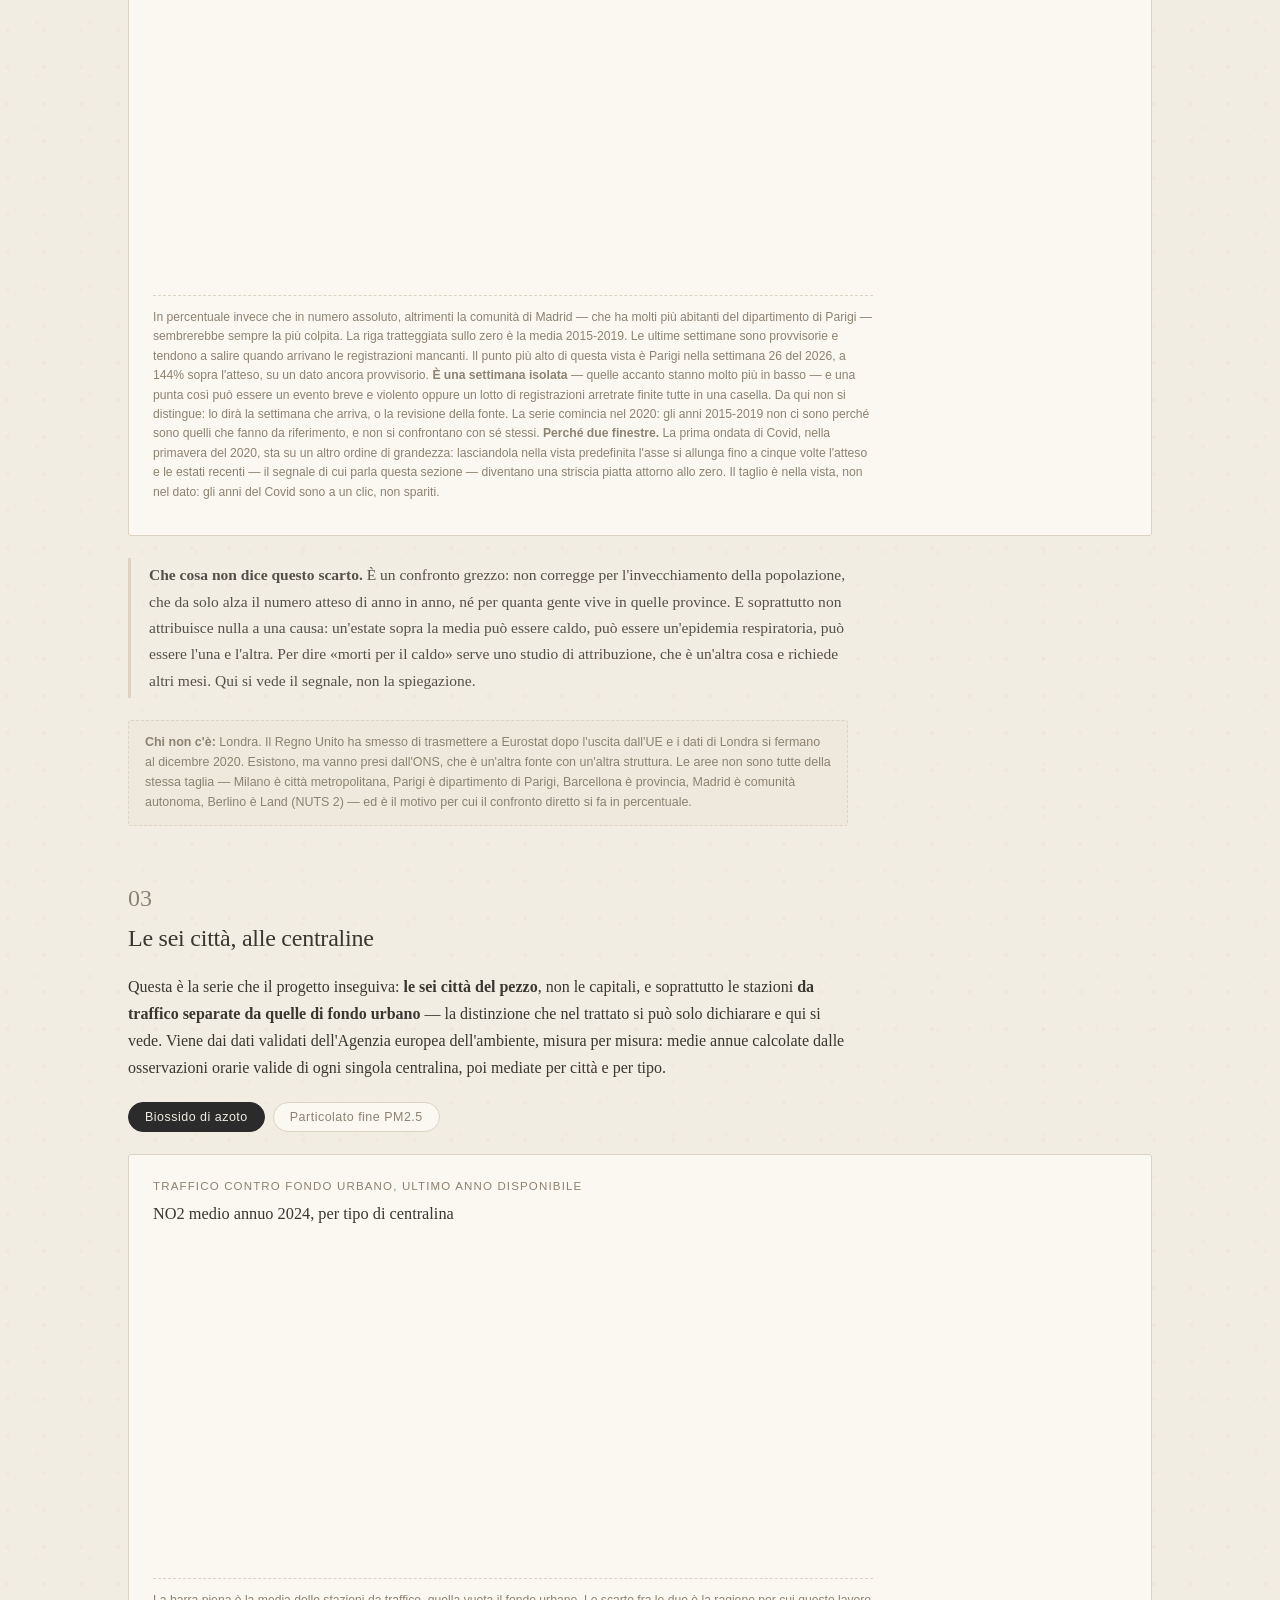
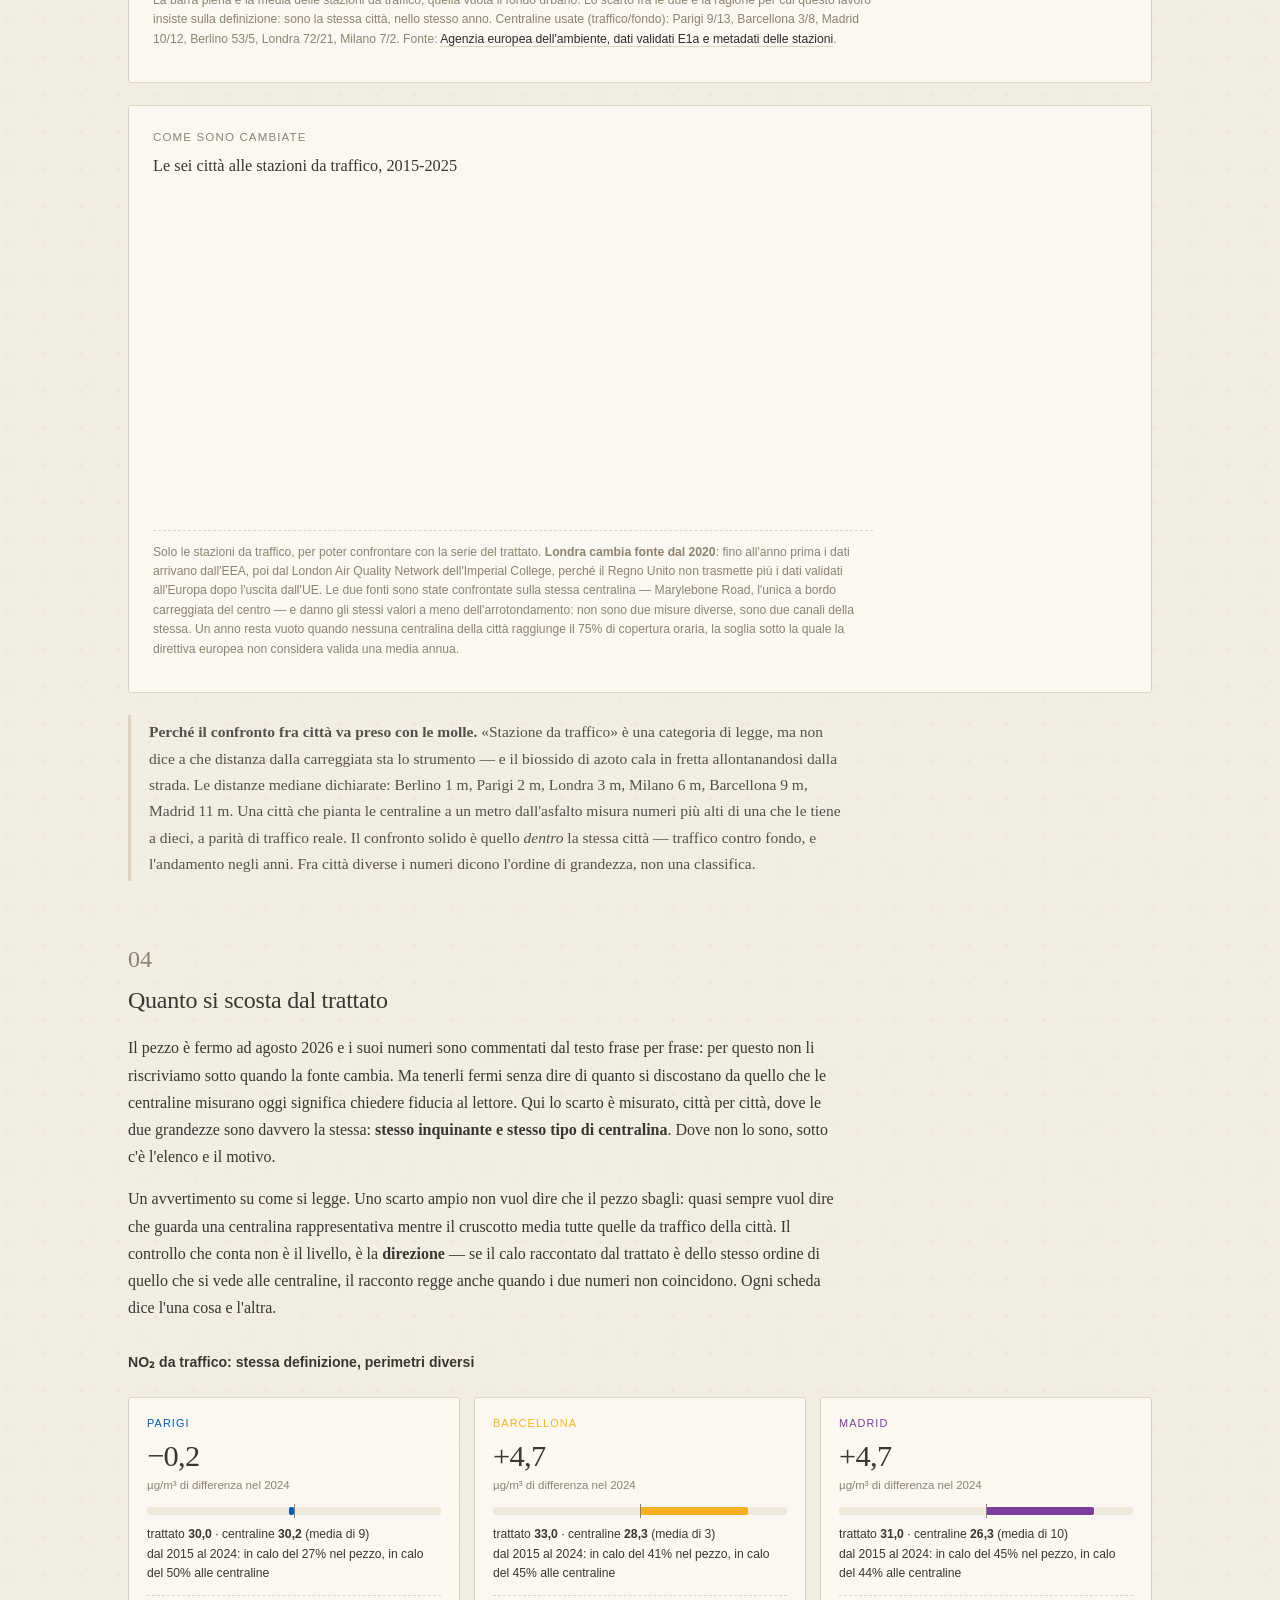
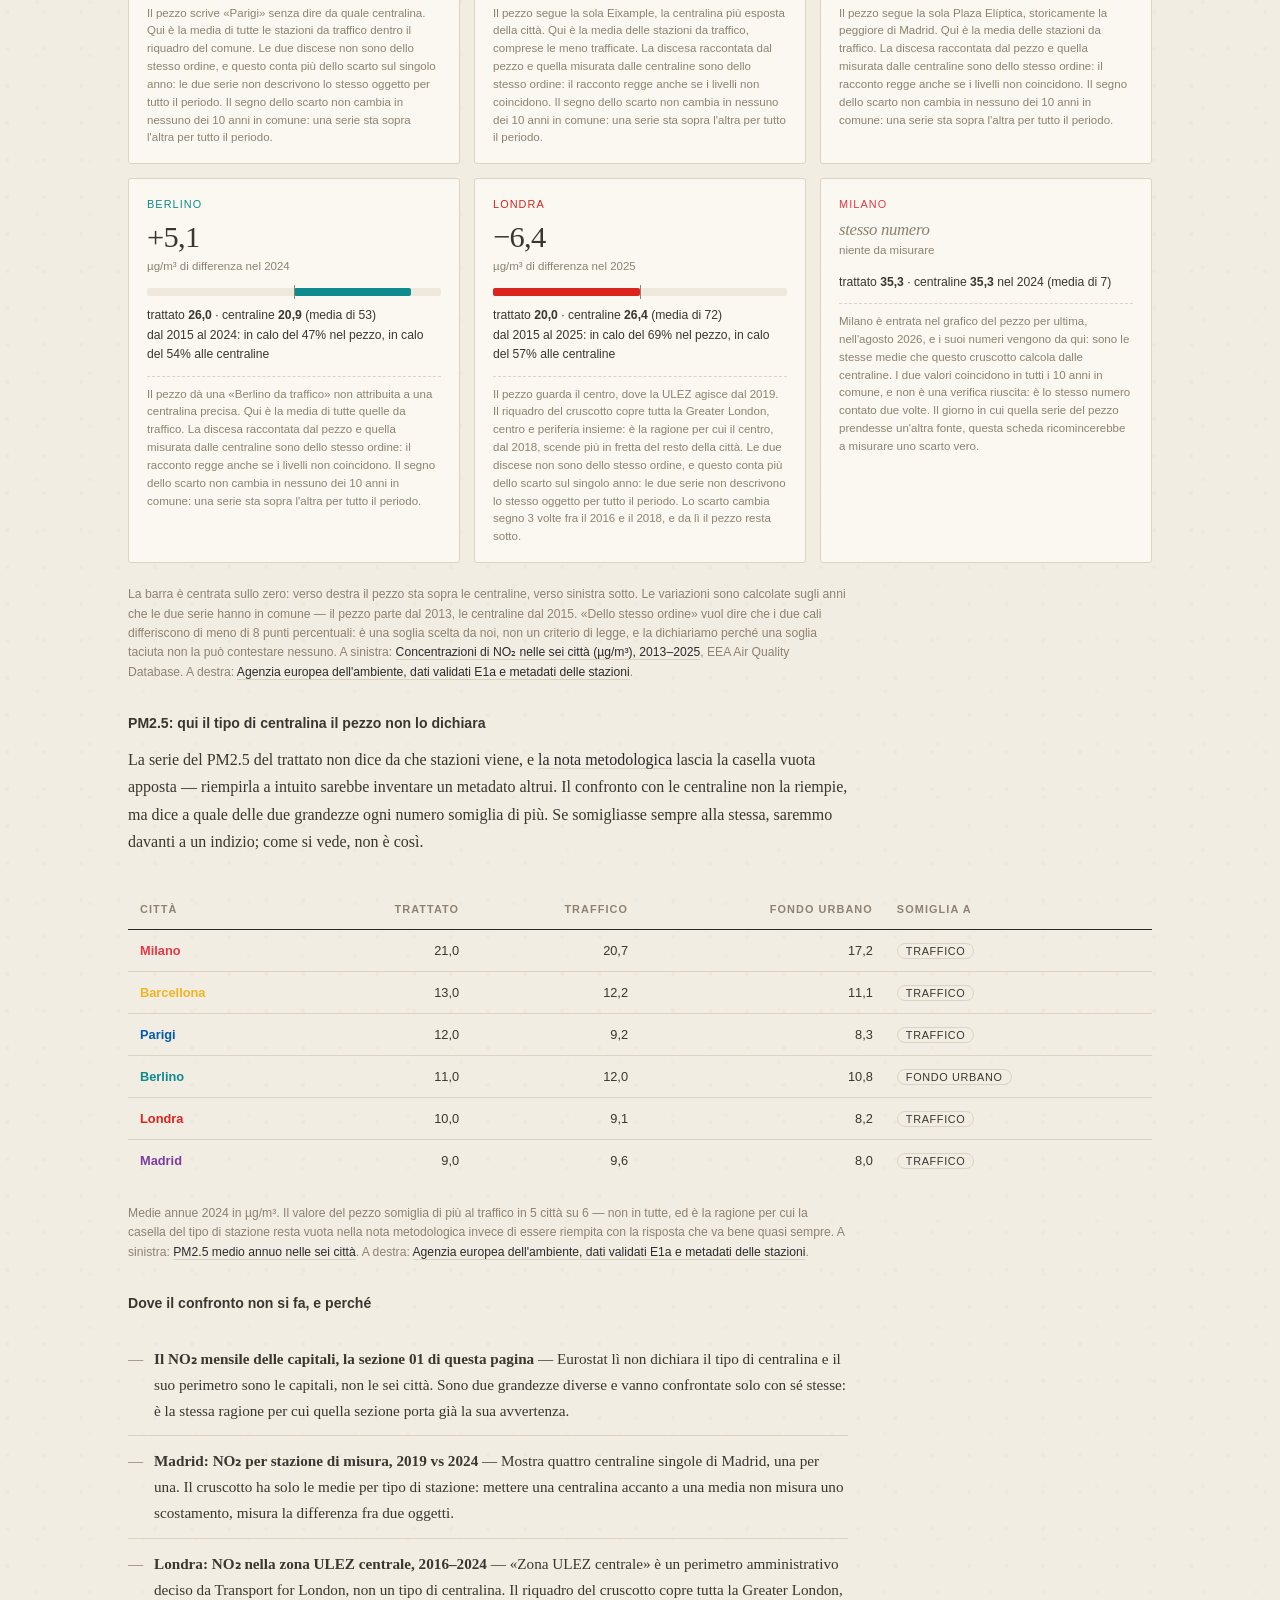
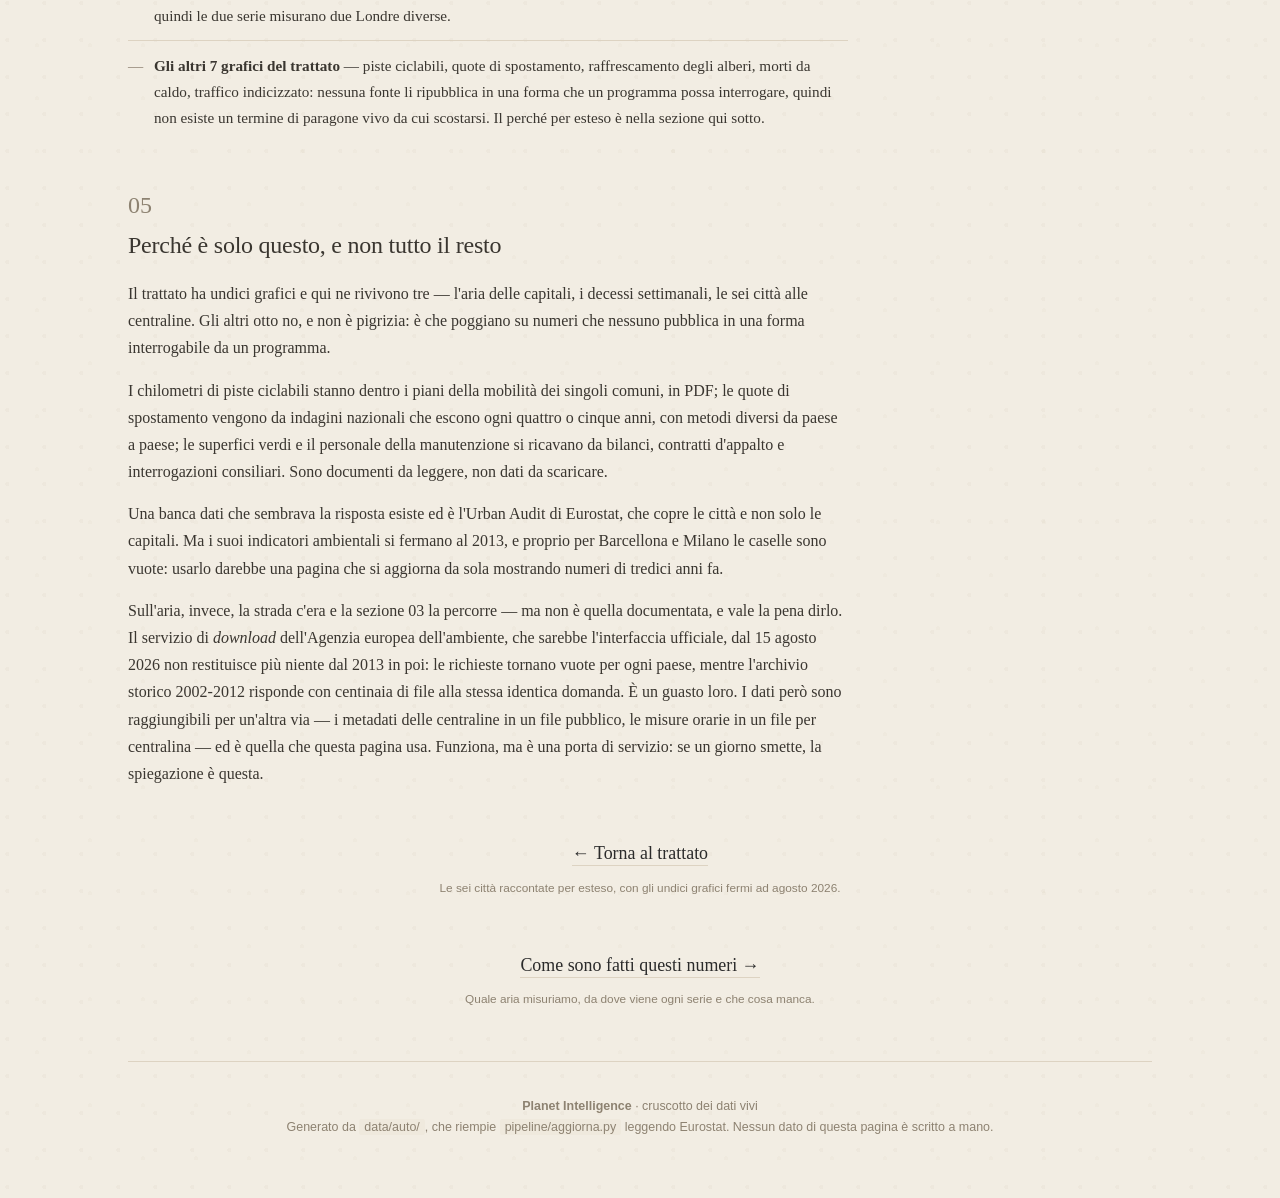
==== commit b5590519: "Milano entra nel grafico del NO2, dichiarando di essere diversa Chiude la lacuna che l'atlante dichi" ====
--- a/cruscotto.html
+++ b/cruscotto.html
@@ -1026,7 +1026,11 @@
     { serie: 'Londra (centro)', citta: 'Londra',
       perche: 'Il pezzo guarda il centro, dove la ULEZ agisce dal 2019. Il riquadro del ' +
               'cruscotto copre tutta la Greater London, centro e periferia insieme: è la ' +
-              'ragione per cui il centro, dal 2018, scende più in fretta del resto della città.' }
+              'ragione per cui il centro, dal 2018, scende più in fretta del resto della città.' },
+    { serie: 'Milano (media traffico)', citta: 'Milano',
+      perche: 'Milano è entrata nel grafico del pezzo per ultima, nell\'agosto 2026, e i ' +
+              'suoi numeri vengono da qui: sono le stesse medie che questo cruscotto ' +
+              'calcola dalle centraline.' }
   ];
 
   /* i grafici del trattato che un riscontro vivo ce l'hanno, ma non confrontabile */
@@ -1089,19 +1093,48 @@
       var segni = comuni.map(function (a) { return T[a] >= L[a] ? 1 : -1; });
       var svolte = [];
       for (var i = 1; i < segni.length; i++) if (segni[i] !== segni[i - 1]) svolte.push(comuni[i]);
+
+      /* Se in TUTTI gli anni in comune i due numeri coincidono, non stiamo
+         misurando uno scarto: stiamo guardando lo stesso numero due volte,
+         perché il pezzo ha preso quella serie da qui. Uno zero presentato
+         come esito di un confronto sembrerebbe una conferma indipendente,
+         e sarebbe la bugia più grossa di tutta la pagina. Dedotto dai dati e
+         non dichiarato a mano, così il giorno in cui quella serie cambia
+         fonte il pannello ricomincia a misurare per davvero. */
+      var stessoNumero = comuni.every(function (a) { return Math.abs(T[a] - L[a]) < 0.05; });
       return {
         nome: cf.citta, colore: coloreCitta(cf.citta), perche: cf.perche,
         stazioni: m && m.stazioni, anno: ultimo, primo: primo,
         trattato: T[ultimo], vivo: L[ultimo], scarto: T[ultimo] - L[ultimo],
         caloT: (T[ultimo] / T[primo] - 1) * 100,
         caloL: (L[ultimo] / L[primo] - 1) * 100,
-        anniComuni: comuni.length, svolte: svolte, sopraAllaFine: segni[segni.length - 1] > 0
+        anniComuni: comuni.length, svolte: svolte, sopraAllaFine: segni[segni.length - 1] > 0,
+        stessoNumero: stessoNumero
       };
     }).filter(Boolean);
 
-    var maxScarto = Math.max.apply(null, righe.map(function (r) { return Math.abs(r.scarto); }));
+    /* la scala della barra si calcola sui soli scarti veri: uno zero che viene
+       dall'aver preso il numero da qui non è il minimo di una distribuzione */
+    var maxScarto = Math.max.apply(null, righe.filter(function (r) { return !r.stessoNumero; })
+      .map(function (r) { return Math.abs(r.scarto); }).concat([0]));
 
     var schede = righe.map(function (r) {
+      /* stesso numero da tutte e due i lati: niente scarto, niente barra, e
+         una scheda che spiega perché il confronto qui non è un confronto */
+      if (r.stessoNumero) {
+        return '<div class="scarto scheda assente">' +
+          '<div class="chi" style="color:' + r.colore + '">' + esc(r.nome) + '</div>' +
+          '<div class="quanto">stesso numero</div>' +
+          '<div class="quando">niente da misurare</div>' +
+          '<div class="coppia" style="margin-top:12px">trattato <b>' + num(r.trattato, 1) +
+            '</b> · centraline <b>' + num(r.vivo, 1) + '</b> nel ' + r.anno +
+            (r.stazioni ? ' (media di ' + r.stazioni + ')' : '') + '</div>' +
+          '<div class="perche">' + esc(r.perche) + ' I due valori coincidono in tutti i ' +
+            r.anniComuni + ' anni in comune, e non è una verifica riuscita: è lo stesso ' +
+            'numero contato due volte. Il giorno in cui quella serie del pezzo prendesse ' +
+            'un\'altra fonte, questa scheda ricomincerebbe a misurare uno scarto vero.</div>' +
+        '</div>';
+      }
       var largh = maxScarto ? Math.abs(r.scarto) / maxScarto * 50 : 0;
       var lato = r.scarto >= 0 ? 'left:50%' : 'right:50%';
       /* SOGLIA_ORDINE è una scelta nostra, non un criterio di legge: sotto gli
@@ -1138,23 +1171,10 @@
       '</div>';
     });
 
-    /* Milano nel grafico del pezzo non c'è: è una lacuna dichiarata nell'atlante,
-       e adesso che il numero esiste dirlo è più onesto che tacerlo */
-    var mi = vivo('Milano', 'NO2', 'traffico');
-    if (mi && !CONFRONTI_NO2.some(function (c) { return c.citta === 'Milano'; })) {
-      var ultimoMi = mi.serie.filter(function (p) { return p.valore !== null; }).pop();
-      schede.push('<div class="scarto scheda assente">' +
-        '<div class="chi" style="color:' + coloreCitta('Milano') + '">Milano</div>' +
-        '<div class="quanto">non c\'è nel pezzo</div>' +
-        '<div class="quando">nessuno scarto da misurare</div>' +
-        '<div class="coppia" style="margin-top:12px">centraline <b>' + num(ultimoMi.valore, 1) +
-          '</b> µg/m³ nel ' + ultimoMi.anno + ' (media di ' + mi.stazioni + ')</div>' +
-        '<div class="perche">Il grafico comparativo del trattato ha cinque città e Milano ' +
-          'non è fra queste: era una delle lacune che l\'atlante dichiara. Il numero adesso ' +
-          'esiste, ma colmarla vuol dire mettere mano ai dati dentro il pezzo, ed è una ' +
-          'decisione editoriale che questa pagina non prende da sola.</div>' +
-      '</div>');
-    }
+    /* Le città del pezzo che qui non hanno riscontro non ci sono più: dal 16
+       agosto 2026 il grafico del trattato ha tutte e sei. Se un domani ne
+       comparisse una senza controparte viva, la si vedrebbe mancare da questo
+       elenco, ed è il momento di aggiungerla a CONFRONTI_NO2. */
     document.getElementById('scarti-no2').innerHTML = schede.join('');
 
     document.getElementById('did-scarti').innerHTML =
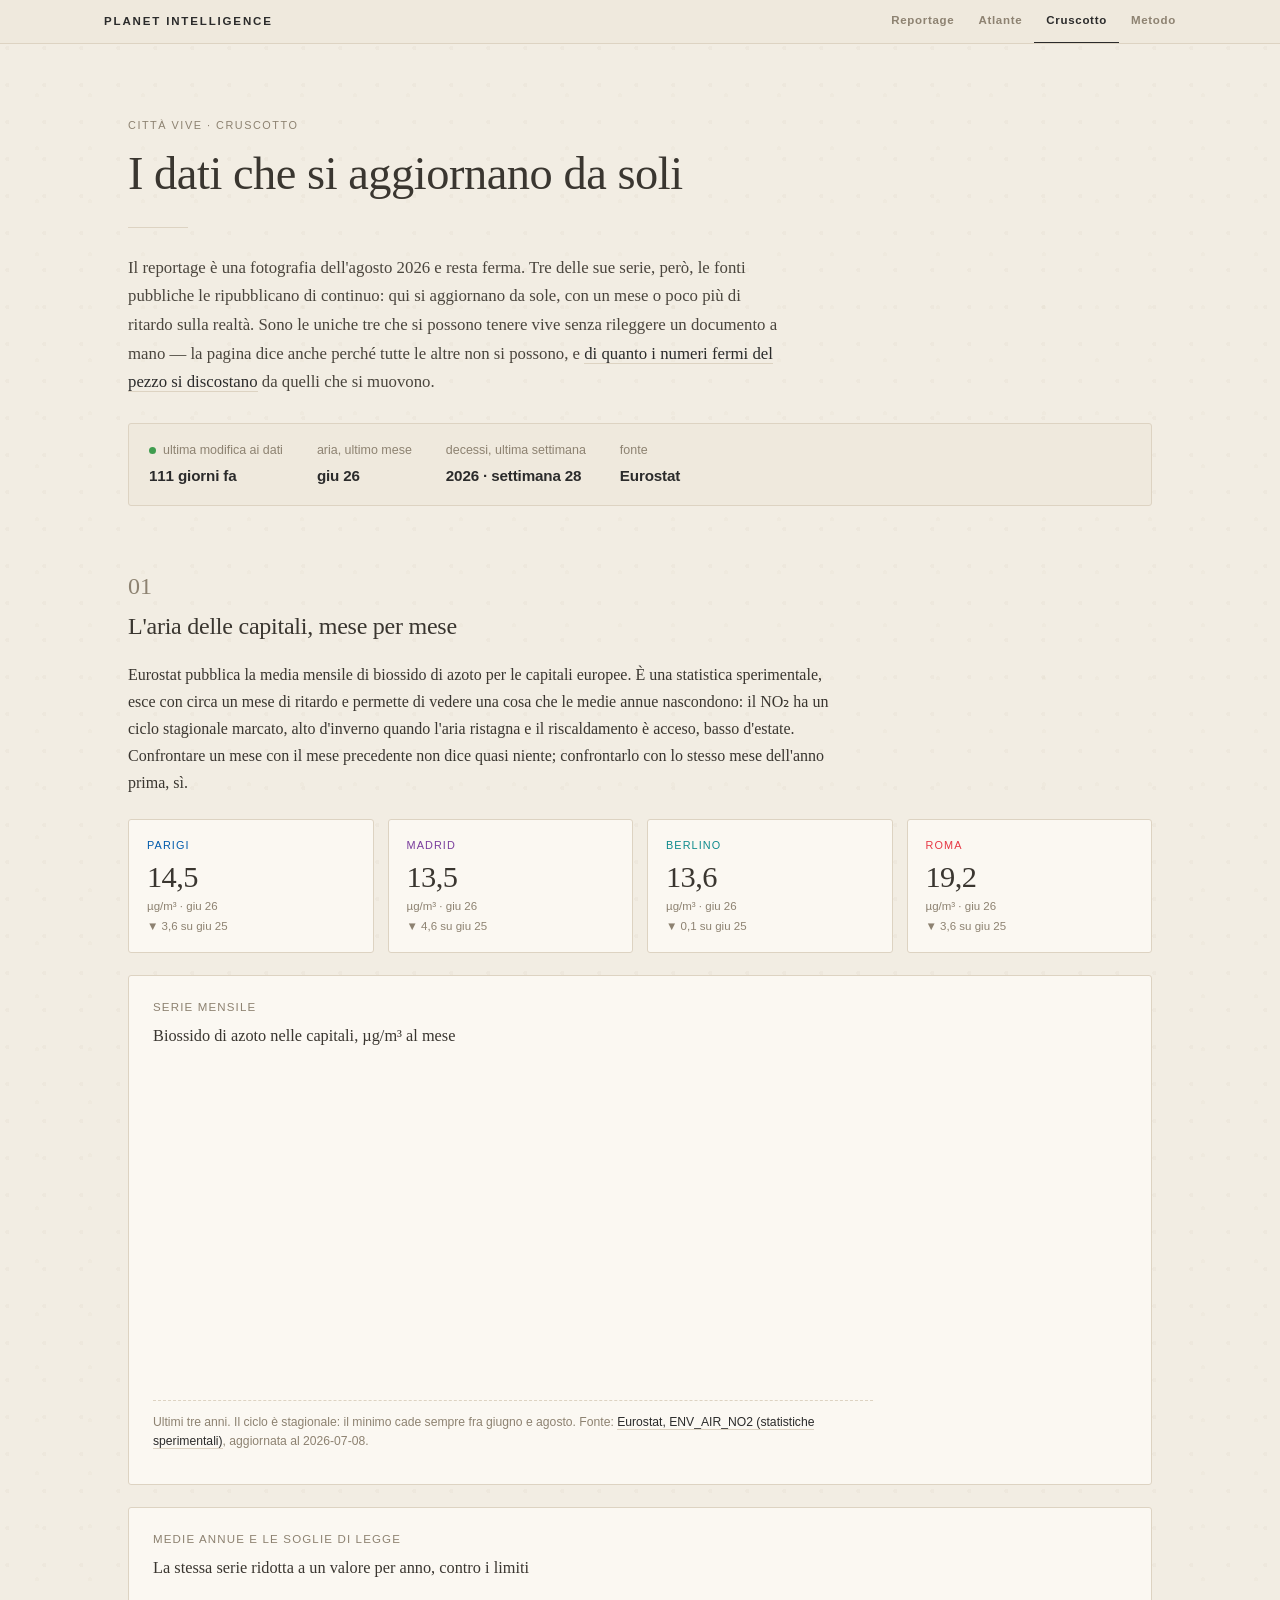
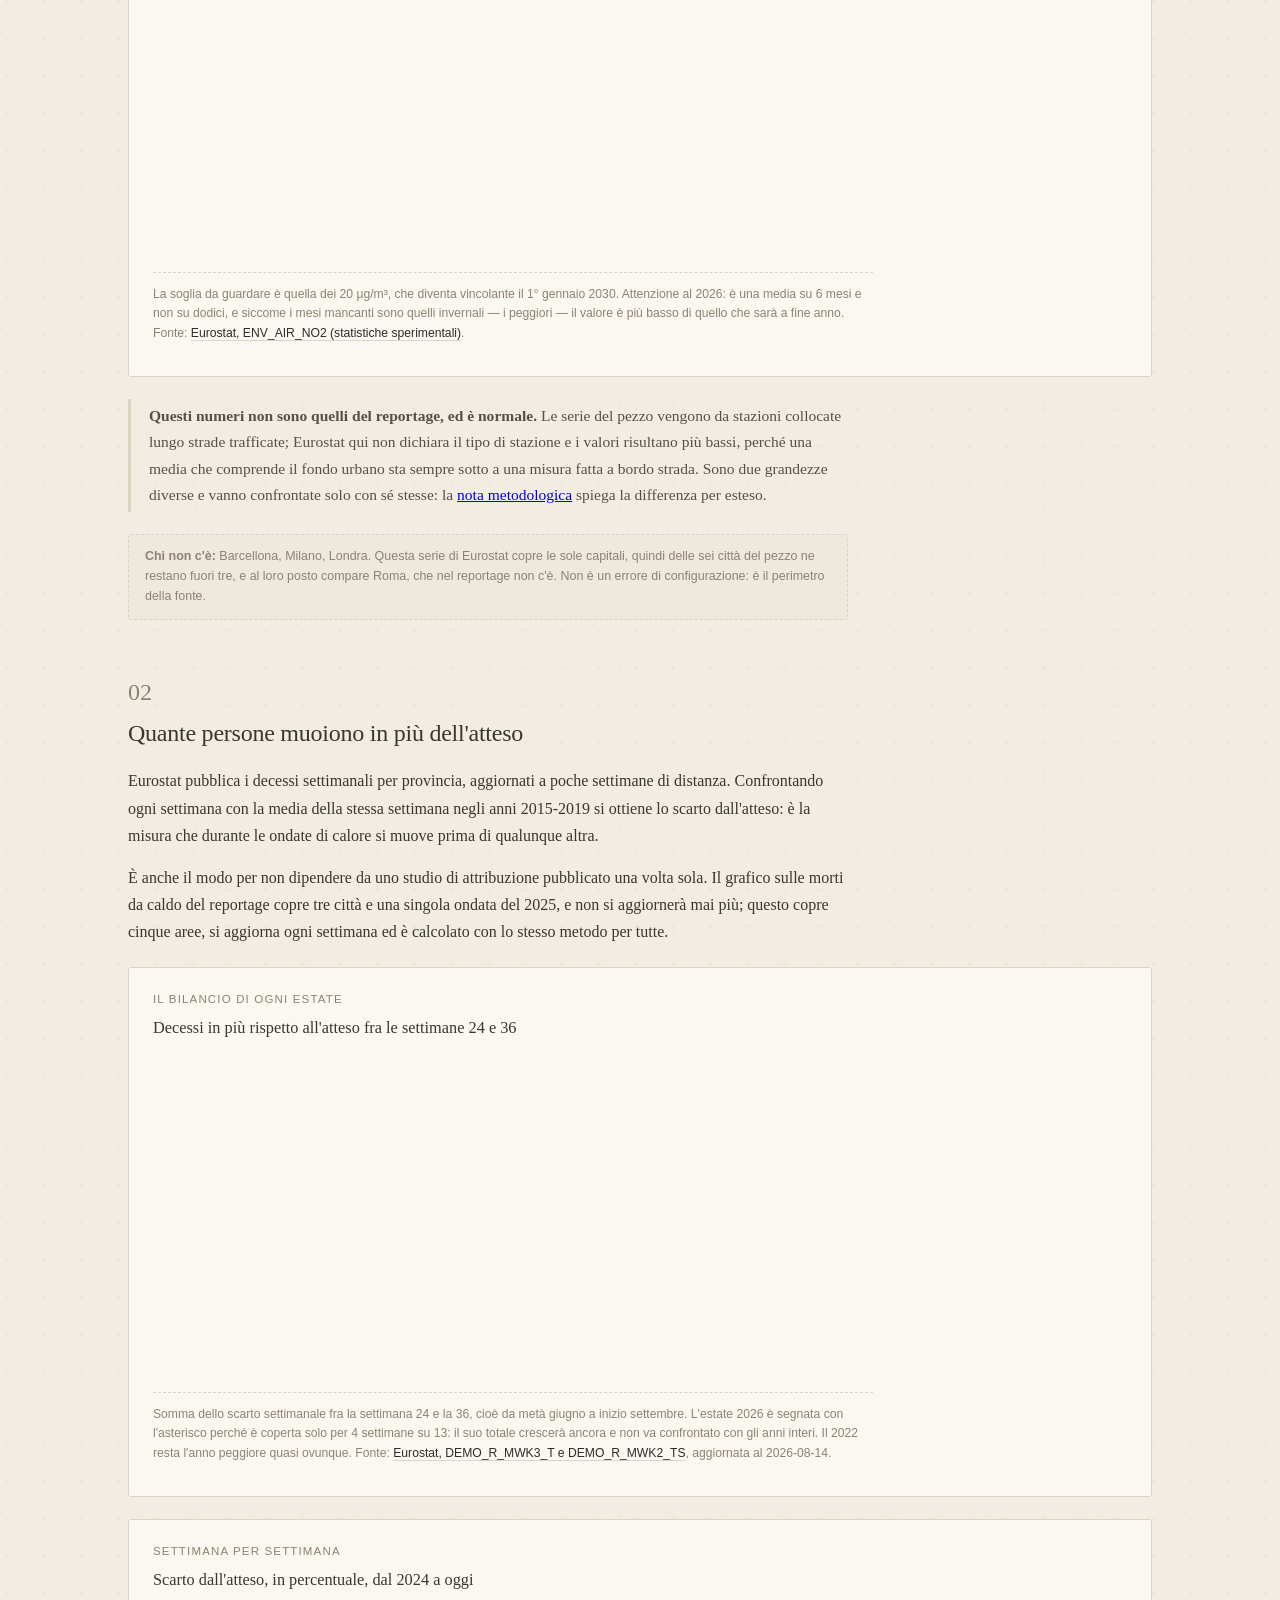
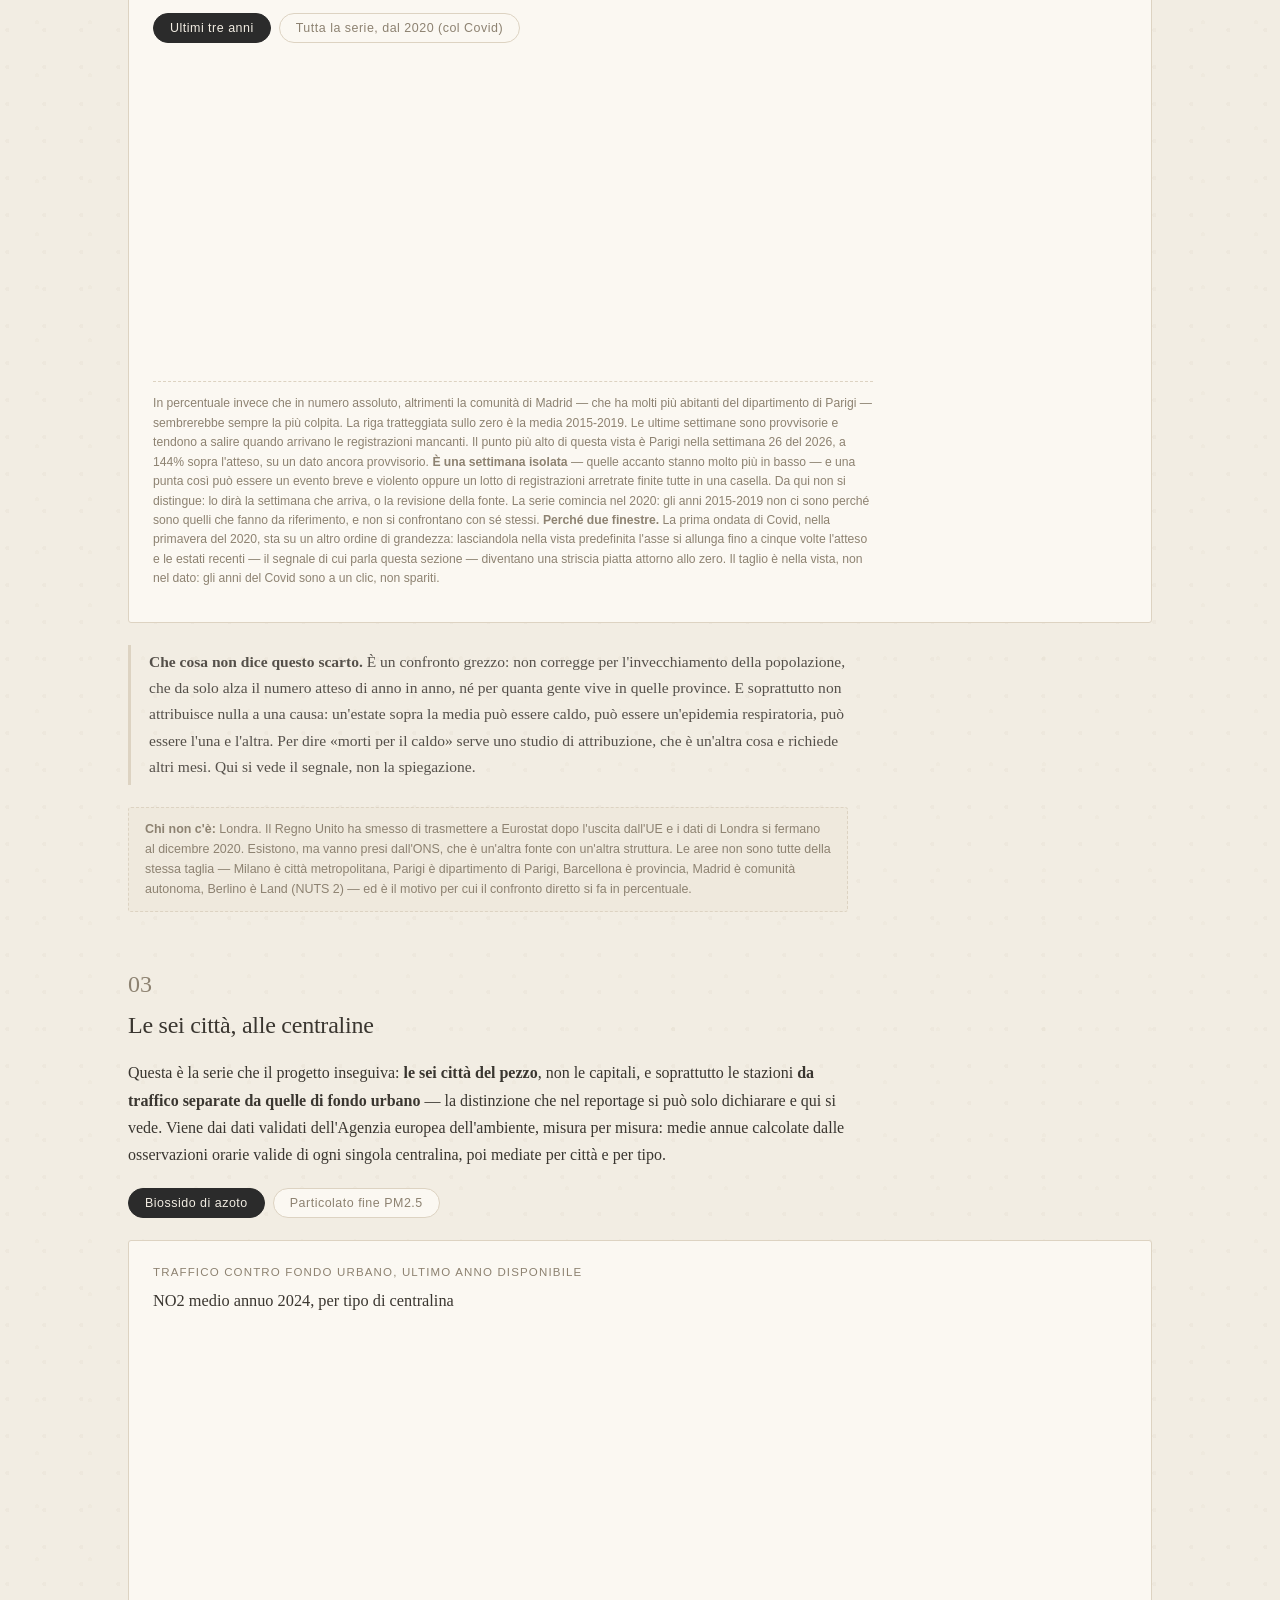
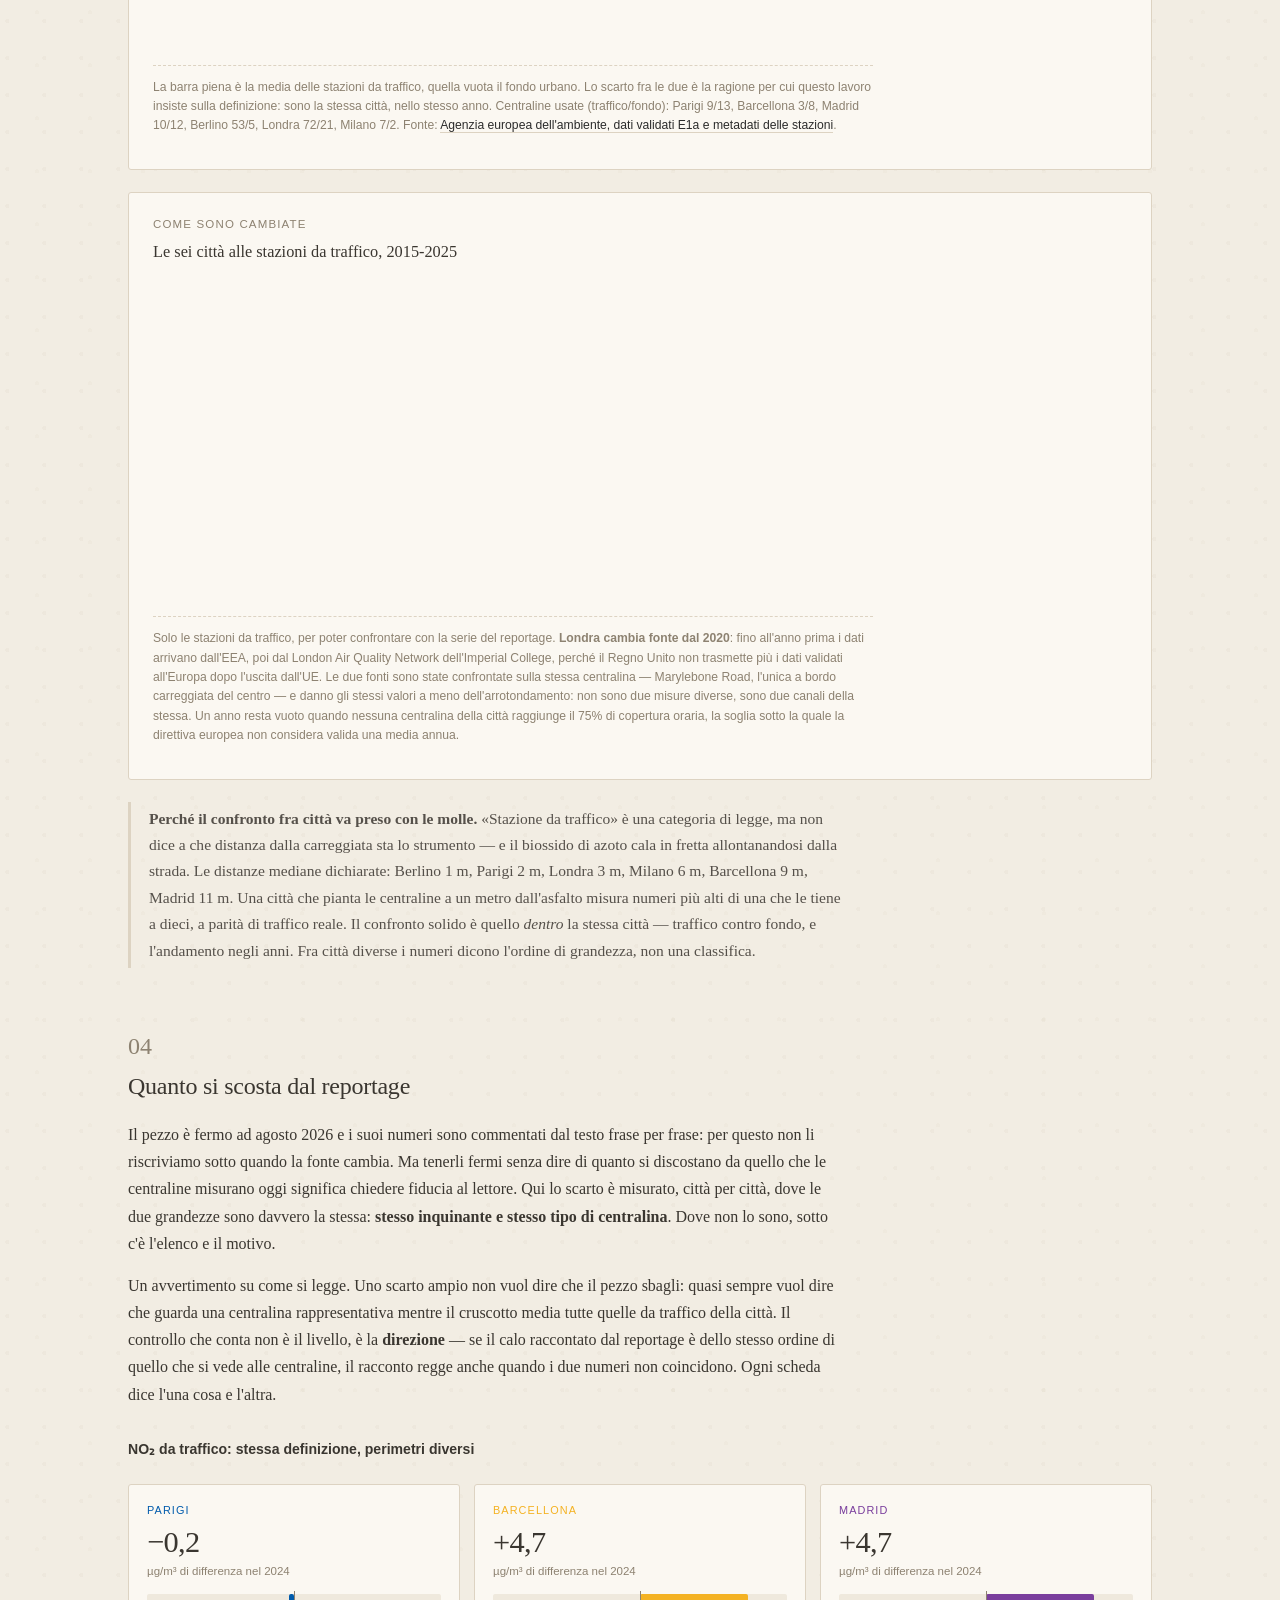
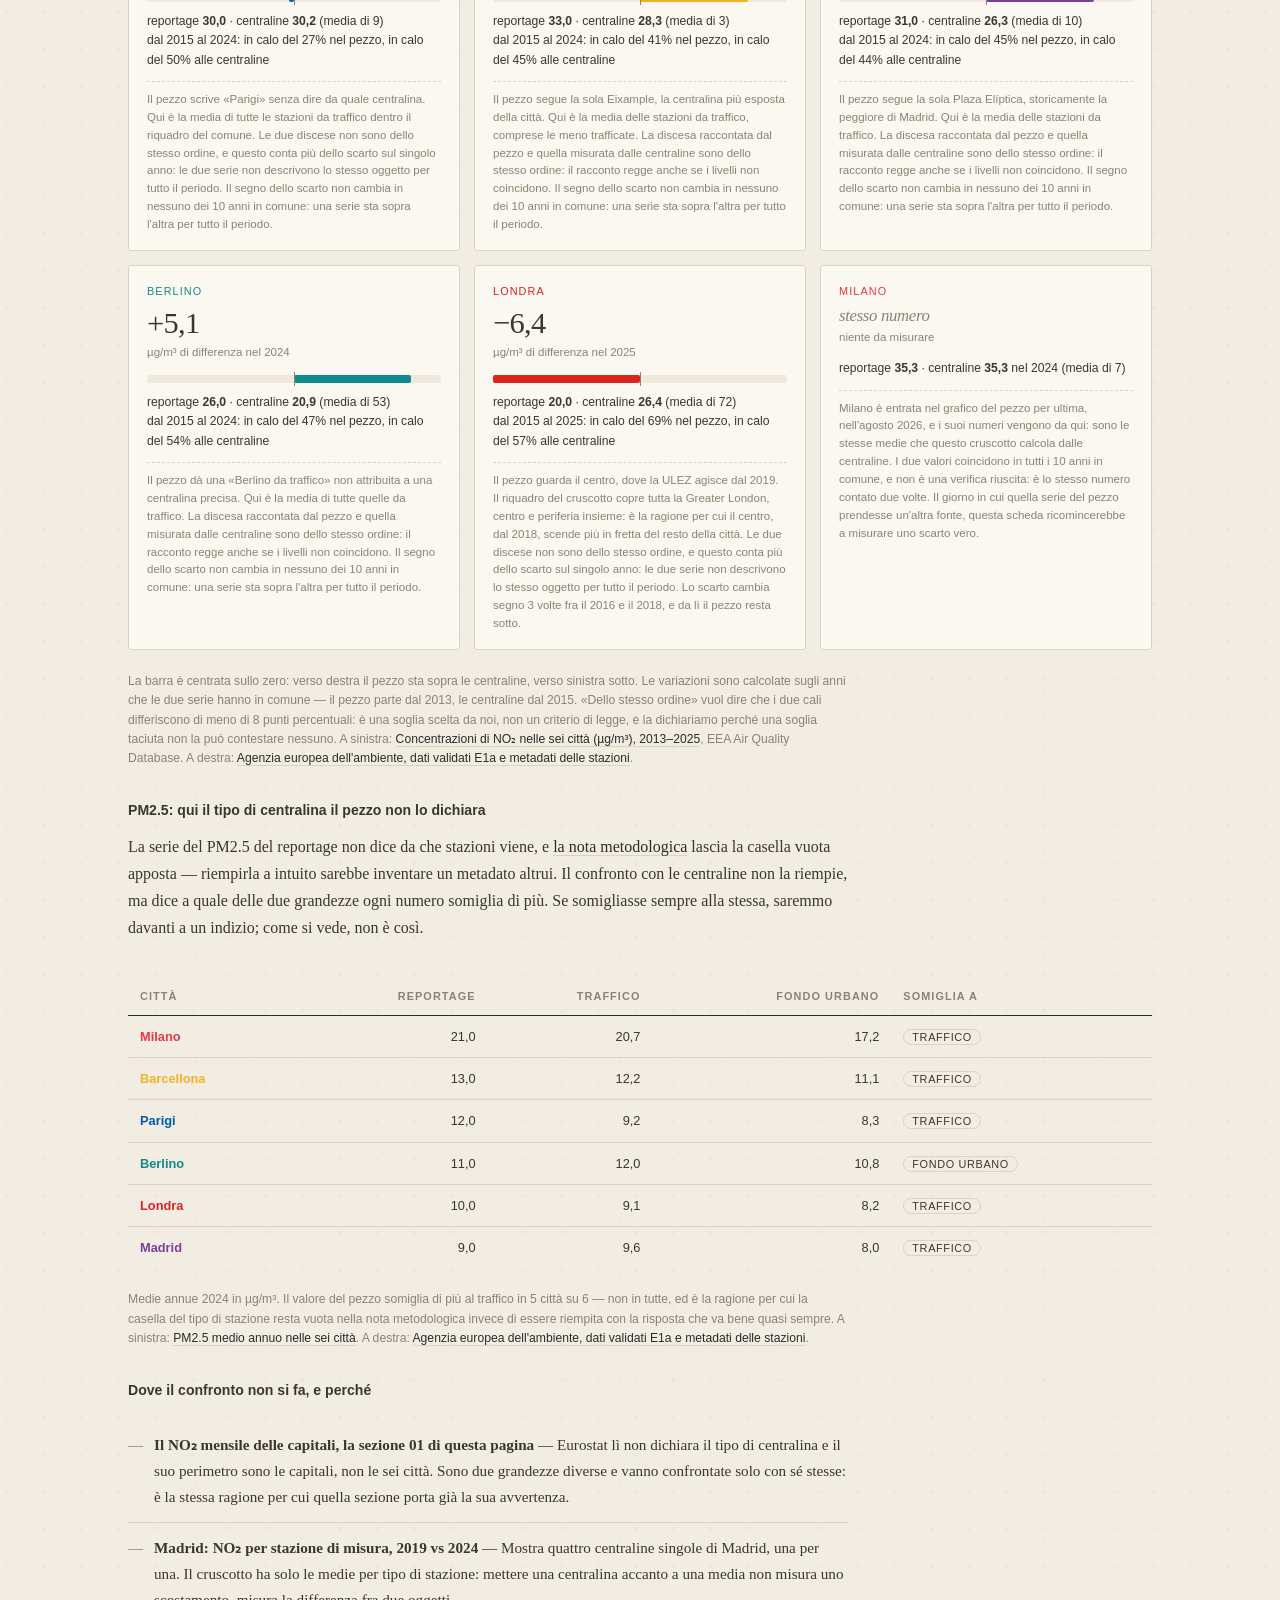
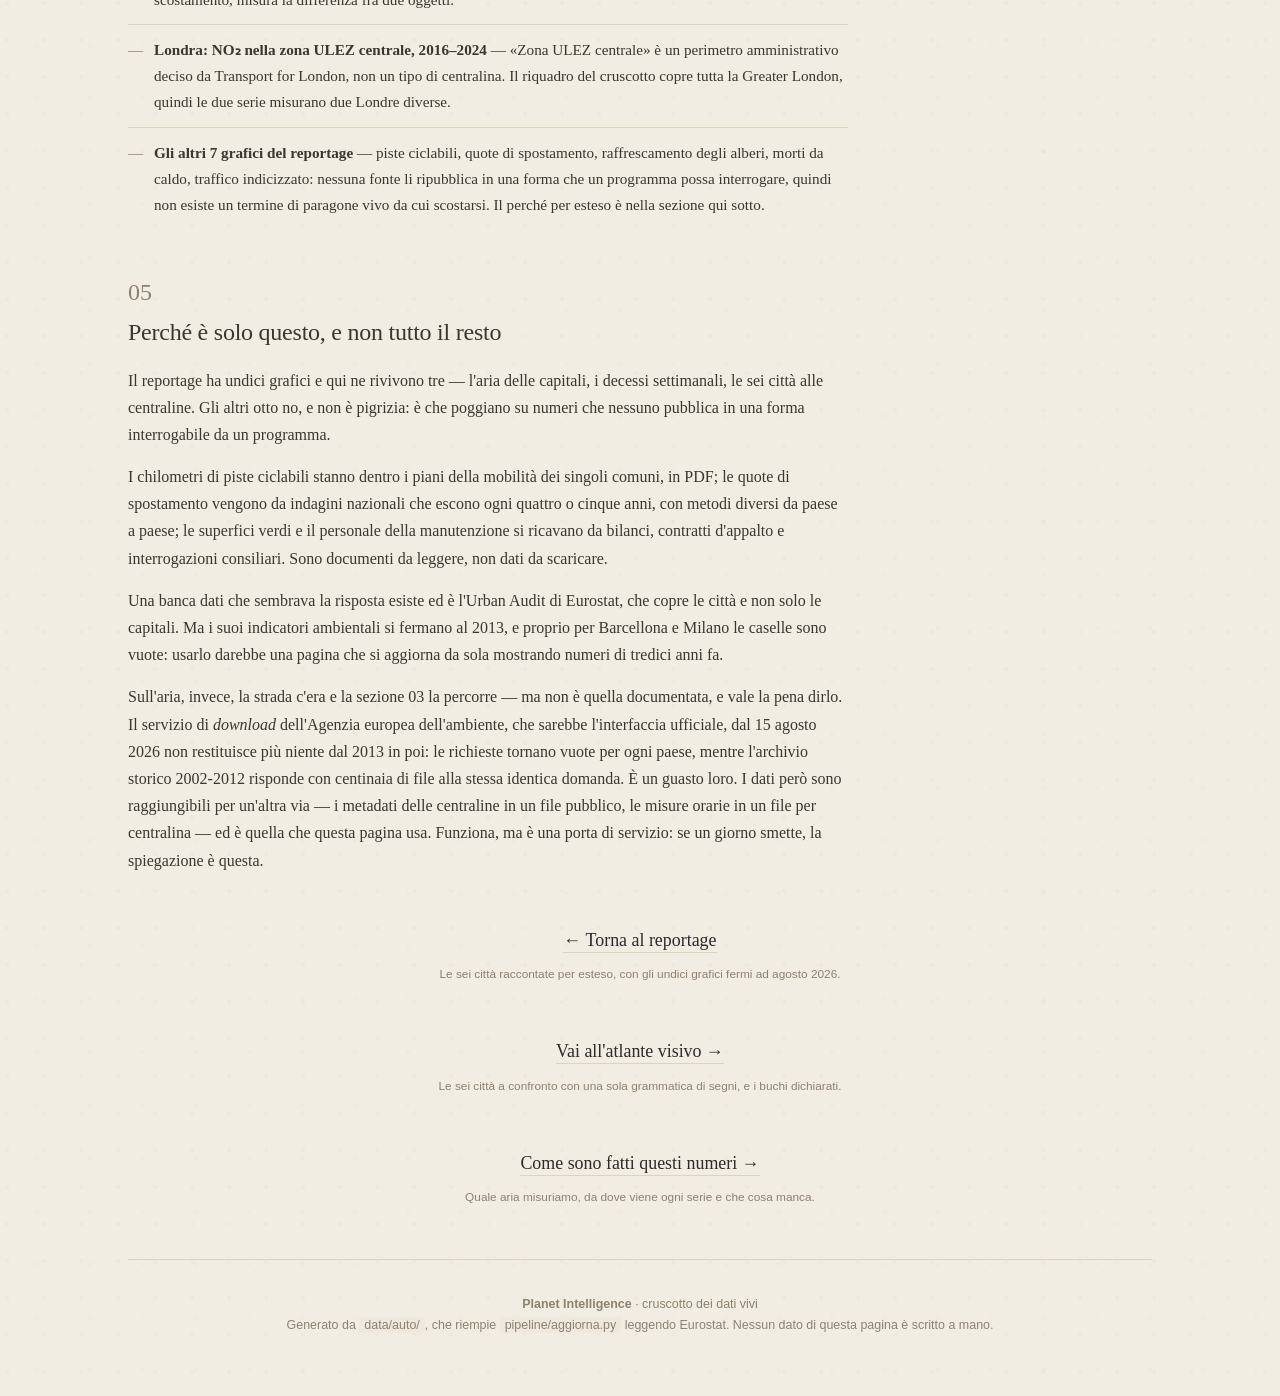
==== commit b5c3c98a: "Una fascia di testata su tutte e quattro le pagine, e il pezzo diventa "reportage" La stessa riga in" ====
--- a/cruscotto.html
+++ b/cruscotto.html
@@ -16,7 +16,7 @@
   .stretto { max-width: 720px; }
 
   /* ---------- testata ---------- */
-  .testata { padding: 68px 0 22px; }
+  .testata { padding: 72px 0 26px; }
   .testata .occhiello { display: block; margin-bottom: 14px; }
   .testata h1 {
     font-size: clamp(1.9rem, 4.2vw, 2.9rem); line-height: 1.14;
@@ -111,7 +111,7 @@
     background: var(--inchiostro); color: var(--carta); border-color: var(--inchiostro);
   }
 
-  /* ---------- scostamento dal trattato ---------- */
+  /* ---------- scostamento dal reportage ---------- */
   .scarti {
     display: grid; grid-template-columns: repeat(auto-fit, minmax(272px, 1fr));
     gap: 14px; margin: 22px 0;
@@ -184,13 +184,28 @@
 </head>
 <body class="fondo-carta">
 
+<!-- la stessa fascia su tutte e quattro le pagine; stili in assets/stile.css -->
+<nav class="fascia-testata" aria-label="Le pagine di questo lavoro">
+  <div class="fascia-inner">
+    <a class="fascia-marchio" href="https://planetintelligence.github.io/">Planet Intelligence</a>
+    <div class="fascia-pagine">
+      <a href="index.html">Reportage</a>
+      <a href="dashboard.html">Atlante</a>
+      <a href="cruscotto.html" aria-current="page">Cruscotto</a>
+      <a href="metodo.html">Metodo</a>
+    </div>
+  </div>
+</nav>
+
+
 <div class="foglio">
 
   <header class="testata">
     <span class="occhiello">Città vive · cruscotto</span>
     <h1>I dati che si aggiornano da soli</h1>
+    <hr class="filo filo-corto a-sinistra">
     <p class="sommario">
-      Il trattato è una fotografia dell'agosto 2026 e resta ferma. Tre delle sue serie,
+      Il reportage è una fotografia dell'agosto 2026 e resta ferma. Tre delle sue serie,
       però, le fonti pubbliche le ripubblicano di continuo: qui si aggiornano da sole,
       con un mese o poco più di ritardo sulla realtà. Sono le uniche tre che si possono
       tenere vive senza rileggere un documento a mano — la pagina dice anche perché tutte
@@ -238,7 +253,7 @@
     </figure>
 
     <div class="avvertenza">
-      <strong>Questi numeri non sono quelli del trattato, ed è normale.</strong>
+      <strong>Questi numeri non sono quelli del reportage, ed è normale.</strong>
       Le serie del pezzo vengono da stazioni collocate lungo strade trafficate; Eurostat
       qui non dichiara il tipo di stazione e i valori risultano più bassi, perché una
       media che comprende il fondo urbano sta sempre sotto a una misura fatta a bordo
@@ -261,7 +276,7 @@
     </p>
     <p>
       È anche il modo per non dipendere da uno studio di attribuzione pubblicato una volta
-      sola. Il grafico sulle morti da caldo del trattato copre tre città e una singola
+      sola. Il grafico sulle morti da caldo del reportage copre tre città e una singola
       ondata del 2025, e non si aggiornerà mai più; questo copre cinque aree, si aggiorna
       ogni settimana ed è calcolato con lo stesso metodo per tutte.
     </p>
@@ -305,7 +320,7 @@
     <p>
       Questa è la serie che il progetto inseguiva: <strong>le sei città del pezzo</strong>,
       non le capitali, e soprattutto le stazioni <strong>da traffico separate da quelle di
-      fondo urbano</strong> — la distinzione che nel trattato si può solo dichiarare e qui
+      fondo urbano</strong> — la distinzione che nel reportage si può solo dichiarare e qui
       si vede. Viene dai dati validati dell'Agenzia europea dell'ambiente, misura per
       misura: medie annue calcolate dalle osservazioni orarie valide di ogni singola
       centralina, poi mediate per città e per tipo.
@@ -334,10 +349,10 @@
     <div class="avvertenza" id="avvertenza-bordo"></div>
   </section>
 
-  <!-- ═══ 4 · SCOSTAMENTO DAL TRATTATO ═══ -->
+  <!-- ═══ 4 · SCOSTAMENTO DAL REPORTAGE ═══ -->
   <section class="sezione" id="sez-scostamento" hidden>
     <span class="sez-num">04</span>
-    <h2>Quanto si scosta dal trattato</h2>
+    <h2>Quanto si scosta dal reportage</h2>
     <p>
       Il pezzo è fermo ad agosto 2026 e i suoi numeri sono commentati dal testo frase per
       frase: per questo non li riscriviamo sotto quando la fonte cambia. Ma tenerli fermi
@@ -350,7 +365,7 @@
       Un avvertimento su come si legge. Uno scarto ampio non vuol dire che il pezzo sbagli:
       quasi sempre vuol dire che guarda una centralina rappresentativa mentre il cruscotto
       media tutte quelle da traffico della città. Il controllo che conta non è il livello,
-      è la <strong>direzione</strong> — se il calo raccontato dal trattato è dello stesso
+      è la <strong>direzione</strong> — se il calo raccontato dal reportage è dello stesso
       ordine di quello che si vede alle centraline, il racconto regge anche quando i due
       numeri non coincidono. Ogni scheda dice l'una cosa e l'altra.
     </p>
@@ -361,7 +376,7 @@
 
     <h3>PM2.5: qui il tipo di centralina il pezzo non lo dichiara</h3>
     <p>
-      La serie del PM2.5 del trattato non dice da che stazioni viene, e
+      La serie del PM2.5 del reportage non dice da che stazioni viene, e
       <a href="metodo.html">la nota metodologica</a> lascia la casella vuota apposta —
       riempirla a intuito sarebbe inventare un metadato altrui. Il confronto con le
       centraline non la riempie, ma dice a quale delle due grandezze ogni numero somiglia
@@ -380,7 +395,7 @@
     <span class="sez-num">05</span>
     <h2>Perché è solo questo, e non tutto il resto</h2>
     <p>
-      Il trattato ha undici grafici e qui ne rivivono tre — l'aria delle capitali, i decessi
+      Il reportage ha undici grafici e qui ne rivivono tre — l'aria delle capitali, i decessi
       settimanali, le sei città alle centraline. Gli altri otto no, e non è pigrizia: è che
       poggiano su numeri che nessuno pubblica in una forma interrogabile da un programma.
     </p>
@@ -411,8 +426,12 @@
   </section>
 
   <div class="ponte">
-    <a href="index.html">← Torna al trattato</a>
+    <a href="index.html">← Torna al reportage</a>
     <p>Le sei città raccontate per esteso, con gli undici grafici fermi ad agosto 2026.</p>
+  </div>
+  <div class="ponte">
+    <a href="dashboard.html">Vai all'atlante visivo →</a>
+    <p>Le sei città a confronto con una sola grammatica di segni, e i buchi dichiarati.</p>
   </div>
   <div class="ponte">
     <a href="metodo.html">Come sono fatti questi numeri →</a>
@@ -430,7 +449,7 @@
 </div>
 
 <script src="assets/vendor/chart.umd.js"></script>
-<!-- i numeri del trattato, per misurarne lo scostamento: è lo stesso file che
+<!-- i numeri del reportage, per misurarne lo scostamento: è lo stesso file che
      legge index.html, quindi le due pagine non possono raccontarsi cose diverse -->
 <script src="data/charts.js"></script>
 <script>
@@ -625,7 +644,7 @@
     document.getElementById('assenti-aria').innerHTML =
       '<strong>Chi non c\'è:</strong> ' + d.assenti.join(', ') +
       '. Questa serie di Eurostat copre le sole capitali, quindi delle sei città del pezzo ne ' +
-      'restano fuori tre, e al loro posto compare Roma, che nel trattato non c\'è. Non è un ' +
+      'restano fuori tre, e al loro posto compare Roma, che nel reportage non c\'è. Non è un ' +
       'errore di configurazione: è il perimetro della fonte.';
   }
 
@@ -948,7 +967,7 @@
       }).filter(Boolean);
 
       document.getElementById('did-serie').innerHTML =
-        'Solo le stazioni da traffico, per poter confrontare con la serie del trattato. ' +
+        'Solo le stazioni da traffico, per poter confrontare con la serie del reportage. ' +
         (cambi.length
           ? '<strong>' + cambi.map(function (c) {
               return esc(c.nome) + ' cambia fonte dal ' + c.da;
@@ -1002,7 +1021,7 @@
       'non una classifica.';
   }
 
-  /* ============================ lo scostamento dal trattato */
+  /* ============================ lo scostamento dal reportage */
 
   /* Le coppie confrontabili sono dichiarate qui a mano, e solo quelle: dire
      che una serie del pezzo guarda la stessa grandezza di una serie viva è un
@@ -1033,7 +1052,7 @@
               'calcola dalle centraline.' }
   ];
 
-  /* i grafici del trattato che un riscontro vivo ce l'hanno, ma non confrontabile */
+  /* i grafici del reportage che un riscontro vivo ce l'hanno, ma non confrontabile */
   var NON_CONFRONTABILI = [
     { chart: 'madridAir',
       perche: 'Mostra quattro centraline singole di Madrid, una per una. Il cruscotto ha ' +
@@ -1065,7 +1084,7 @@
     }
     /* il pezzo tiene gli anni nelle etichette, il cruscotto in un campo suo:
        questa funzione è l'unico punto in cui le due forme si toccano */
-    function dalTrattato(chart, nomeSerie) {
+    function dalReportage(chart, nomeSerie) {
       var s = chart.serie.filter(function (x) { return x.nome === nomeSerie; })[0];
       if (!s) return {};
       var per = {};
@@ -1083,7 +1102,7 @@
     /* --------- NO₂ da traffico --------- */
     var righe = CONFRONTI_NO2.map(function (cf) {
       var m = vivo(cf.citta, 'NO2', 'traffico');
-      var T = dalTrattato(CH.no2Chart, cf.serie), L = daiVivi(m);
+      var T = dalReportage(CH.no2Chart, cf.serie), L = daiVivi(m);
       var comuni = Object.keys(T).map(Number).filter(function (a) { return L[a] !== undefined; }).sort();
       if (!comuni.length) return null;
       var ultimo = comuni[comuni.length - 1], primo = comuni[0];
@@ -1105,7 +1124,7 @@
       return {
         nome: cf.citta, colore: coloreCitta(cf.citta), perche: cf.perche,
         stazioni: m && m.stazioni, anno: ultimo, primo: primo,
-        trattato: T[ultimo], vivo: L[ultimo], scarto: T[ultimo] - L[ultimo],
+        reportage: T[ultimo], vivo: L[ultimo], scarto: T[ultimo] - L[ultimo],
         caloT: (T[ultimo] / T[primo] - 1) * 100,
         caloL: (L[ultimo] / L[primo] - 1) * 100,
         anniComuni: comuni.length, svolte: svolte, sopraAllaFine: segni[segni.length - 1] > 0,
@@ -1126,7 +1145,7 @@
           '<div class="chi" style="color:' + r.colore + '">' + esc(r.nome) + '</div>' +
           '<div class="quanto">stesso numero</div>' +
           '<div class="quando">niente da misurare</div>' +
-          '<div class="coppia" style="margin-top:12px">trattato <b>' + num(r.trattato, 1) +
+          '<div class="coppia" style="margin-top:12px">reportage <b>' + num(r.reportage, 1) +
             '</b> · centraline <b>' + num(r.vivo, 1) + '</b> nel ' + r.anno +
             (r.stazioni ? ' (media di ' + r.stazioni + ')' : '') + '</div>' +
           '<div class="perche">' + esc(r.perche) + ' I due valori coincidono in tutti i ' +
@@ -1163,7 +1182,7 @@
         '<div class="quanto">' + (r.scarto >= 0 ? '+' : '−') + num(Math.abs(r.scarto), 1) + '</div>' +
         '<div class="quando">µg/m³ di differenza nel ' + r.anno + '</div>' +
         '<div class="pista-zero"><i style="' + lato + ';width:' + largh + '%;background:' + r.colore + '"></i></div>' +
-        '<div class="coppia">trattato <b>' + num(r.trattato, 1) + '</b> · centraline <b>' +
+        '<div class="coppia">reportage <b>' + num(r.reportage, 1) + '</b> · centraline <b>' +
           num(r.vivo, 1) + '</b>' + (r.stazioni ? ' (media di ' + r.stazioni + ')' : '') + '<br>' +
           'dal ' + r.primo + ' al ' + r.anno + ': ' + andamento(r.caloT) + ' nel pezzo, ' +
           andamento(r.caloL) + ' alle centraline</div>' +
@@ -1172,7 +1191,7 @@
     });
 
     /* Le città del pezzo che qui non hanno riscontro non ci sono più: dal 16
-       agosto 2026 il grafico del trattato ha tutte e sei. Se un domani ne
+       agosto 2026 il grafico del reportage ha tutte e sei. Se un domani ne
        comparisse una senza controparte viva, la si vedrebbe mancare da questo
        elenco, ed è il momento di aggiungerla a CONFRONTI_NO2. */
     document.getElementById('scarti-no2').innerHTML = schede.join('');
@@ -1202,7 +1221,7 @@
     }).filter(Boolean);
 
     document.getElementById('tab-pm').innerHTML =
-      '<thead><tr><th>Città</th><th class="num">Trattato</th><th class="num">Traffico</th>' +
+      '<thead><tr><th>Città</th><th class="num">Reportage</th><th class="num">Traffico</th>' +
       '<th class="num">Fondo urbano</th><th>Somiglia a</th></tr></thead><tbody>' +
       rPM.map(function (r) {
         return '<tr><td><strong style="color:' + r.colore + '">' + esc(r.nome) + '</strong></td>' +
@@ -1232,7 +1251,7 @@
     /* due grafici del pezzo hanno un riscontro misurato — il NO₂ e il PM2.5 —
        e si contano i grafici, non le città che ci stanno dentro */
     var restanti = Object.keys(CH).length - 2 - NON_CONFRONTABILI.length;
-    voci.push('<li><b>Gli altri ' + restanti + ' grafici del trattato</b> — piste ciclabili, ' +
+    voci.push('<li><b>Gli altri ' + restanti + ' grafici del reportage</b> — piste ciclabili, ' +
       'quote di spostamento, raffrescamento degli alberi, morti da caldo, traffico ' +
       'indicizzato: nessuna fonte li ripubblica in una forma che un programma possa ' +
       'interrogare, quindi non esiste un termine di paragone vivo da cui scostarsi. ' +
@@ -1241,7 +1260,7 @@
 
     document.getElementById('sez-scostamento').hidden = false;
 
-    /* chi arriva dal trattato porta l'ancora nell'indirizzo, ma quando il
+    /* chi arriva dal reportage porta l'ancora nell'indirizzo, ma quando il
        browser la legge questa sezione è ancora nascosta e lui non ha dove
        andare: lo si porta qui a mano, adesso che c'è qualcosa da vedere */
     if (location.hash === '#sez-scostamento') {
--- a/assets/stile.css
+++ b/assets/stile.css
@@ -37,6 +37,11 @@
   --su-scuro-tenue: rgba(255,255,255,.55);
   --riga-scura:     rgba(255,255,255,.16);
 
+  /* --- misure --- */
+  /* altezza della fascia della testata: la barra dei capitoli del trattato
+     ci si appoggia sopra, così le due misure non divergono da un file all'altro */
+  --h-fascia: 44px;
+
   /* --- caratteri --- */
   --serif: Georgia, 'Times New Roman', serif;
   --sans:  'Helvetica Neue', Arial, sans-serif;
@@ -56,6 +61,8 @@
 /* ---------- filetti ---------- */
 .filo { border: 0; border-top: 1px solid var(--riga); margin: 44px 0; }
 .filo-corto { width: 60px; margin: 26px auto; }
+/* nelle testate allineate a sinistra il filetto parte dal bordo, non dal centro */
+.filo-corto.a-sinistra { margin-left: 0; }
 
 /* ---------- gerarchia tipografica condivisa ---------- */
 
@@ -79,6 +86,52 @@
   border: 1px solid var(--riga);
   border-radius: 3px;
   box-shadow: none;
+}
+
+/* ---------- fascia della testata ----------
+   La stessa riga su tutte e quattro le pagine: a sinistra la testata,
+   a destra le quattro destinazioni. Sta qui e non in ognuna delle
+   pagine perche' e' l'unica cosa che devono avere identica; il markup
+   e' ripetuto nei quattro file, che il progetto non ha un passo di
+   build ed e' giusto che resti apribile con un doppio click. */
+.fascia-testata {
+  background: var(--carta-3);
+  border-bottom: 1px solid var(--riga);
+  position: sticky; top: 0; z-index: 120;
+}
+.fascia-inner {
+  max-width: 1120px; margin: 0 auto; padding: 0 24px;
+  display: flex; align-items: center; justify-content: space-between; gap: 18px;
+}
+.fascia-marchio {
+  font-family: var(--sans); font-size: .72rem; font-weight: 700;
+  letter-spacing: .16em; text-transform: uppercase;
+  color: var(--inchiostro); text-decoration: none;
+  padding: 11px 0; white-space: nowrap;
+}
+.fascia-marchio:hover { opacity: .7; }
+.fascia-pagine { display: flex; align-items: center; overflow-x: auto; }
+.fascia-pagine a {
+  font-family: var(--sans); font-size: .72rem; font-weight: 600;
+  letter-spacing: .06em; color: var(--tenue); text-decoration: none;
+  padding: 11px 12px; white-space: nowrap;
+  border-bottom: 2px solid transparent; margin-bottom: -1px;
+}
+.fascia-pagine a:hover { color: var(--inchiostro); }
+/* la pagina in cui ci si trova non e' un link a se stessa: e' un segnaposto */
+.fascia-pagine a[aria-current="page"] {
+  color: var(--inchiostro); border-bottom-color: var(--inchiostro); cursor: default;
+}
+.fascia-pagine a:last-child { padding-right: 0; }
+
+@media (max-width: 620px) {
+  /* su telefono due barre appiccicate mangiano mezzo schermo: la fascia
+     scorre via e resta attaccata in alto solo quella dei capitoli */
+  .fascia-testata { position: static; }
+  .fascia-inner { padding: 0 16px; flex-direction: column; align-items: flex-start; gap: 0; }
+  .fascia-marchio { padding-bottom: 4px; }
+  .fascia-pagine { width: 100%; padding-bottom: 2px; }
+  .fascia-pagine a:first-child { padding-left: 0; }
 }
 
 /* ---------- badge di provenienza del dato ---------- */
